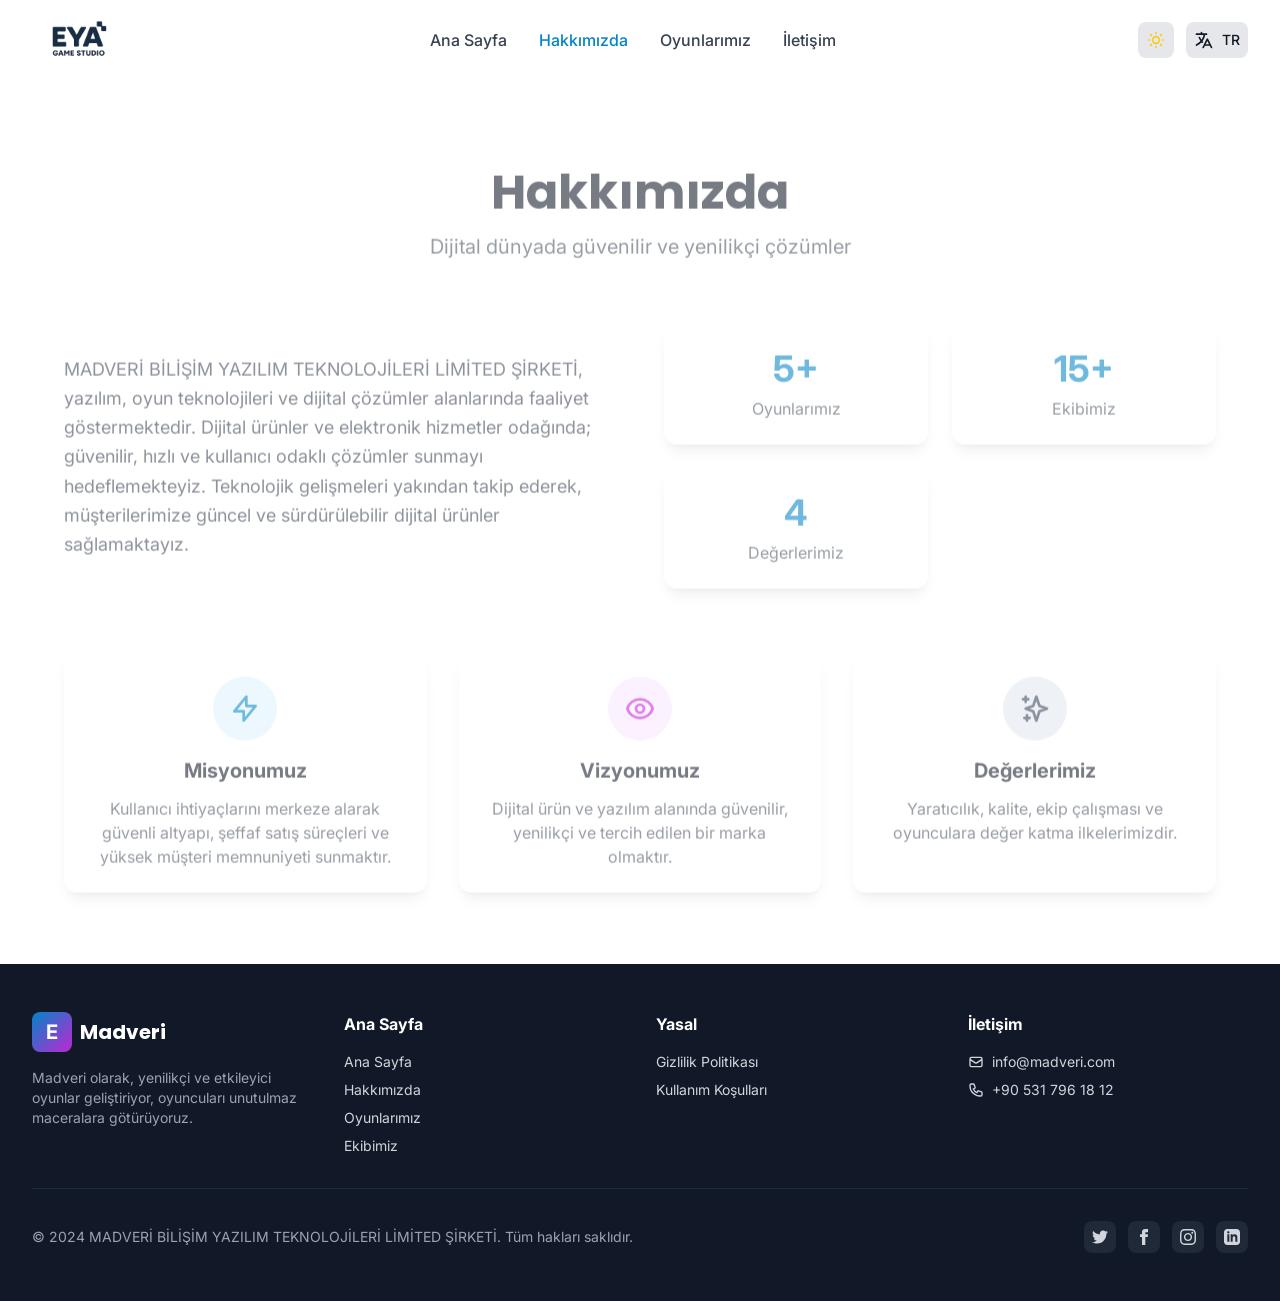
==== about/index.html @ 26b35043 "Initial Medveri static site" ====
<!DOCTYPE html><html  lang="tr"><head><meta charset="utf-8"><meta name="viewport" content="width=device-width, initial-scale=1"><title>Hakkımızda - Madveri</title><link rel="preconnect" href="https://fonts.googleapis.com"><link rel="preconnect" href="https://fonts.gstatic.com" crossorigin><link rel="stylesheet" href="https://fonts.googleapis.com/css2?family=Inter:wght@300;400;500;600;700;800&family=Poppins:wght@400;500;600;700;800&display=swap"><link rel="stylesheet" href="/_nuxt/entry.gsQC4TxQ.css" crossorigin><link rel="preload" as="fetch" crossorigin="anonymous" href="/about/_payload.json?6480fdde-6809-44e0-91fd-1cd062bee790"><link rel="modulepreload" as="script" crossorigin href="/_nuxt/CScb3pnB.js"><link rel="modulepreload" as="script" crossorigin href="/_nuxt/ZPQQnOeP.js"><link rel="modulepreload" as="script" crossorigin href="/_nuxt/BuBOwwdI.js"><link rel="modulepreload" as="script" crossorigin href="/_nuxt/DlAUqK2U.js"><link rel="modulepreload" as="script" crossorigin href="/_nuxt/CT-DbBCA.js"><link rel="modulepreload" as="script" crossorigin href="/_nuxt/iWQaMqFH.js"><script type="module" src="/_nuxt/CScb3pnB.js" crossorigin></script><meta name="description" content="Professional game development studio creating innovative and engaging gaming experiences."><meta name="keywords" content="game studio, game development, indie games, gaming"><meta property="og:type" content="website"><meta property="og:title" content="Madveri"><meta property="og:description" content="Professional game development studio creating innovative gaming experiences."><meta property="og:image" content="https://madveri.com/logo.jpeg"><link rel="icon" type="image/jpeg" href="/logo.jpeg"><script id="unhead:payload" type="application/json">{"titleTemplate":"%s - Madveri"}</script><script>"use strict";(()=>{const t=window,e=document.documentElement,c=["dark","light"],n=getStorageValue("localStorage","nuxt-color-mode")||"system";let i=n==="system"?u():n;const r=e.getAttribute("data-color-mode-forced");r&&(i=r),l(i),t["__NUXT_COLOR_MODE__"]={preference:n,value:i,getColorScheme:u,addColorScheme:l,removeColorScheme:d};function l(o){const s=""+o+"",a="";e.classList?e.classList.add(s):e.className+=" "+s,a&&e.setAttribute("data-"+a,o)}function d(o){const s=""+o+"",a="";e.classList?e.classList.remove(s):e.className=e.className.replace(new RegExp(s,"g"),""),a&&e.removeAttribute("data-"+a)}function f(o){return t.matchMedia("(prefers-color-scheme"+o+")")}function u(){if(t.matchMedia&&f("").media!=="not all"){for(const o of c)if(f(":"+o).matches)return o}return"dark"}})();function getStorageValue(t,e){switch(t){case"localStorage":return window.localStorage.getItem(e);case"sessionStorage":return window.sessionStorage.getItem(e);case"cookie":return getCookie(e);default:return null}}function getCookie(t){const c=("; "+window.document.cookie).split("; "+t+"=");if(c.length===2)return c.pop()?.split(";").shift()}</script></head><body><div id="__nuxt"><div class="min-h-screen"><nav class="fixed w-full top-0 z-50 transition-all duration-300 bg-transparent"><div class="container-custom"><div class="flex items-center justify-between h-20"><a href="/" class="flex items-center space-x-2"><img src="/logo.jpeg" alt="Madveri" class="h-24 w-24 rounded-lg object-contain drop-shadow-[0_0_8px_rgba(255,255,255,1)] drop-shadow-[0_0_15px_rgba(255,255,255,0.6)]" width="96" height="96"></a><div class="hidden md:flex items-center space-x-8"><!--[--><a href="/" class="text-gray-700 dark:text-gray-300 hover:text-primary-600 dark:hover:text-primary-400 transition-colors font-medium">Ana Sayfa</a><a aria-current="page" href="/about" class="text-primary-600 dark:text-primary-400 font-bold router-link-exact-active text-gray-700 dark:text-gray-300 hover:text-primary-600 dark:hover:text-primary-400 transition-colors font-medium">Hakkımızda</a><a href="/games" class="text-gray-700 dark:text-gray-300 hover:text-primary-600 dark:hover:text-primary-400 transition-colors font-medium">Oyunlarımız</a><a href="/contact" class="text-gray-700 dark:text-gray-300 hover:text-primary-600 dark:hover:text-primary-400 transition-colors font-medium">İletişim</a><!--]--></div><div class="flex items-center gap-3"><button class="p-2 rounded-lg bg-gray-200 dark:bg-gray-700 hover:bg-gray-300 dark:hover:bg-gray-600 transition-colors" aria-label="Tema Değiştir" title="Tema Değiştir"><svg xmlns="http://www.w3.org/2000/svg" class="h-5 w-5 text-yellow-400" fill="none" viewBox="0 0 24 24" stroke="currentColor"><path stroke-linecap="round" stroke-linejoin="round" stroke-width="2" d="M12 3v1m0 16v1m9-9h-1M4 12H3m15.364 6.364l-.707-.707M6.343 6.343l-.707-.707m12.728 0l-.707.707M6.343 17.657l-.707.707M16 12a4 4 0 11-8 0 4 4 0 018 0z"></path></svg></button><div class="relative"><button class="p-2 rounded-lg bg-gray-200 dark:bg-gray-700 hover:bg-gray-300 dark:hover:bg-gray-600 transition-colors flex items-center gap-2" aria-label="Dil Değiştir"><svg xmlns="http://www.w3.org/2000/svg" class="h-5 w-5" fill="none" viewBox="0 0 24 24" stroke="currentColor"><path stroke-linecap="round" stroke-linejoin="round" stroke-width="2" d="M3 5h12M9 3v2m1.048 9.5A18.022 18.022 0 016.412 9m6.088 9h7M11 21l5-10 5 10M12.751 5C11.783 10.77 8.07 15.61 3 18.129"></path></svg><span class="text-sm font-medium uppercase">tr</span></button><!----></div><button class="md:hidden p-2 rounded-lg bg-gray-200 dark:bg-gray-700 hover:bg-gray-300 dark:hover:bg-gray-600"><svg xmlns="http://www.w3.org/2000/svg" class="h-6 w-6" fill="none" viewBox="0 0 24 24" stroke="currentColor"><path stroke-linecap="round" stroke-linejoin="round" stroke-width="2" d="M4 6h16M4 12h16M4 18h16"></path></svg></button></div></div><!----></div></nav><!--[--><div class="pt-20"><section id="about" class="section bg-white dark:bg-gray-900"><div class="container-custom"><div class="text-center mb-16 animate-slide-up"><h2 class="section-title">Hakkımızda</h2><p class="section-subtitle">Dijital dünyada güvenilir ve yenilikçi çözümler</p></div><div class="grid md:grid-cols-2 gap-12 items-center mb-16"><div class="space-y-6 animate-slide-up"><p class="text-lg text-gray-700 dark:text-gray-300 leading-relaxed">MADVERİ BİLİŞİM YAZILIM TEKNOLOJİLERİ LİMİTED ŞİRKETİ, yazılım, oyun teknolojileri ve dijital çözümler alanlarında faaliyet göstermektedir. Dijital ürünler ve elektronik hizmetler odağında; güvenilir, hızlı ve kullanıcı odaklı çözümler sunmayı hedeflemekteyiz. Teknolojik gelişmeleri yakından takip ederek, müşterilerimize güncel ve sürdürülebilir dijital ürünler sağlamaktayız.</p></div><div class="grid grid-cols-2 gap-6 animate-slide-up"><div class="card text-center card-hover"><div class="text-4xl font-bold text-primary-600 mb-2">5+</div><div class="text-gray-600 dark:text-gray-400">Oyunlarımız</div></div><div class="card text-center card-hover"><div class="text-4xl font-bold text-primary-600 mb-2">15+</div><div class="text-gray-600 dark:text-gray-400">Ekibimiz</div></div><div class="card text-center card-hover"><div class="text-4xl font-bold text-primary-600 mb-2">4</div><div class="text-gray-600 dark:text-gray-400">Değerlerimiz</div></div></div></div><div class="grid md:grid-cols-3 gap-8"><div class="card card-hover text-center animate-slide-up"><div class="w-16 h-16 bg-primary-100 dark:bg-primary-900/30 rounded-full flex items-center justify-center mx-auto mb-4"><svg xmlns="http://www.w3.org/2000/svg" class="h-8 w-8 text-primary-600" fill="none" viewBox="0 0 24 24" stroke="currentColor"><path stroke-linecap="round" stroke-linejoin="round" stroke-width="2" d="M13 10V3L4 14h7v7l9-11h-7z"></path></svg></div><h3 class="text-xl font-bold mb-3 text-gray-900 dark:text-white">Misyonumuz</h3><p class="text-gray-600 dark:text-gray-400">Kullanıcı ihtiyaçlarını merkeze alarak güvenli altyapı, şeffaf satış süreçleri ve yüksek müşteri memnuniyeti sunmaktır.</p></div><div class="card card-hover text-center animate-slide-up delay-100"><div class="w-16 h-16 bg-accent-100 dark:bg-accent-900/30 rounded-full flex items-center justify-center mx-auto mb-4"><svg xmlns="http://www.w3.org/2000/svg" class="h-8 w-8 text-accent-600" fill="none" viewBox="0 0 24 24" stroke="currentColor"><path stroke-linecap="round" stroke-linejoin="round" stroke-width="2" d="M15 12a3 3 0 11-6 0 3 3 0 016 0z"></path><path stroke-linecap="round" stroke-linejoin="round" stroke-width="2" d="M2.458 12C3.732 7.943 7.523 5 12 5c4.478 0 8.268 2.943 9.542 7-1.274 4.057-5.064 7-9.542 7-4.477 0-8.268-2.943-9.542-7z"></path></svg></div><h3 class="text-xl font-bold mb-3 text-gray-900 dark:text-white">Vizyonumuz</h3><p class="text-gray-600 dark:text-gray-400">Dijital ürün ve yazılım alanında güvenilir, yenilikçi ve tercih edilen bir marka olmaktır.</p></div><div class="card card-hover text-center animate-slide-up delay-200"><div class="w-16 h-16 bg-secondary-200 dark:bg-secondary-700 rounded-full flex items-center justify-center mx-auto mb-4"><svg xmlns="http://www.w3.org/2000/svg" class="h-8 w-8 text-secondary-700 dark:text-secondary-300" fill="none" viewBox="0 0 24 24" stroke="currentColor"><path stroke-linecap="round" stroke-linejoin="round" stroke-width="2" d="M5 3v4M3 5h4M6 17v4m-2-2h4m5-16l2.286 6.857L21 12l-5.714 2.143L13 21l-2.286-6.857L5 12l5.714-2.143L13 3z"></path></svg></div><h3 class="text-xl font-bold mb-3 text-gray-900 dark:text-white">Değerlerimiz</h3><p class="text-gray-600 dark:text-gray-400">Yaratıcılık, kalite, ekip çalışması ve oyunculara değer katma ilkelerimizdir.</p></div></div></div></section></div><!--]--><footer class="bg-gray-900 text-gray-300 py-12"><div class="container-custom"><div class="grid md:grid-cols-4 gap-8 mb-8"><div><div class="flex items-center space-x-2 mb-4"><div class="w-10 h-10 bg-gradient-to-br from-primary-600 to-accent-600 rounded-lg flex items-center justify-center"><span class="text-white font-bold text-xl">E</span></div><span class="text-xl font-bold font-display text-white"> Madveri </span></div><p class="text-sm text-gray-400">Madveri olarak, yenilikçi ve etkileyici oyunlar geliştiriyor, oyuncuları unutulmaz maceralara götürüyoruz.</p></div><div><h3 class="font-bold text-white mb-4">Ana Sayfa</h3><ul class="space-y-2 text-sm"><li><a href="#home" class="hover:text-primary-400 transition-colors">Ana Sayfa</a></li><li><a href="#about" class="hover:text-primary-400 transition-colors">Hakkımızda</a></li><li><a href="#games" class="hover:text-primary-400 transition-colors">Oyunlarımız</a></li><li><a href="#team" class="hover:text-primary-400 transition-colors">Ekibimiz</a></li></ul></div><div><h3 class="font-bold text-white mb-4">Yasal</h3><ul class="space-y-2 text-sm"><li><a href="#" class="hover:text-primary-400 transition-colors">Gizlilik Politikası</a></li><li><a href="#" class="hover:text-primary-400 transition-colors">Kullanım Koşulları</a></li></ul></div><div><h3 class="font-bold text-white mb-4">İletişim</h3><ul class="space-y-2 text-sm"><li class="flex items-center gap-2"><svg xmlns="http://www.w3.org/2000/svg" class="h-4 w-4" fill="none" viewBox="0 0 24 24" stroke="currentColor"><path stroke-linecap="round" stroke-linejoin="round" stroke-width="2" d="M3 8l7.89 5.26a2 2 0 002.22 0L21 8M5 19h14a2 2 0 002-2V7a2 2 0 00-2-2H5a2 2 0 00-2 2v10a2 2 0 002 2z"></path></svg><span>info@madveri.com</span></li><li class="flex items-center gap-2"><svg xmlns="http://www.w3.org/2000/svg" class="h-4 w-4" fill="none" viewBox="0 0 24 24" stroke="currentColor"><path stroke-linecap="round" stroke-linejoin="round" stroke-width="2" d="M3 5a2 2 0 012-2h3.28a1 1 0 01.948.684l1.498 4.493a1 1 0 01-.502 1.21l-2.257 1.13a11.042 11.042 0 005.516 5.516l1.13-2.257a1 1 0 011.21-.502l4.493 1.498a1 1 0 01.684.949V19a2 2 0 01-2 2h-1C9.716 21 3 14.284 3 6V5z"></path></svg><span>+90 531 796 18 12</span></li></ul></div></div><div class="border-t border-gray-800 pt-8 flex flex-col md:flex-row justify-between items-center gap-4"><p class="text-sm text-gray-400">© 2024 MADVERİ BİLİŞİM YAZILIM TEKNOLOJİLERİ LİMİTED ŞİRKETİ. Tüm hakları saklıdır.</p><div class="flex gap-3"><a href="#" class="w-8 h-8 bg-gray-800 rounded-lg flex items-center justify-center hover:bg-primary-600 transition-colors"><svg xmlns="http://www.w3.org/2000/svg" class="h-4 w-4" fill="currentColor" viewBox="0 0 24 24"><path d="M24 4.557c-.883.392-1.832.656-2.828.775 1.017-.609 1.798-1.574 2.165-2.724-.951.564-2.005.974-3.127 1.195-.897-.957-2.178-1.555-3.594-1.555-3.179 0-5.515 2.966-4.797 6.045-4.091-.205-7.719-2.165-10.148-5.144-1.29 2.213-.669 5.108 1.523 6.574-.806-.026-1.566-.247-2.229-.616-.054 2.281 1.581 4.415 3.949 4.89-.693.188-1.452.232-2.224.084.626 1.956 2.444 3.379 4.6 3.419-2.07 1.623-4.678 2.348-7.29 2.04 2.179 1.397 4.768 2.212 7.548 2.212 9.142 0 14.307-7.721 13.995-14.646.962-.695 1.797-1.562 2.457-2.549z"></path></svg></a><a href="#" class="w-8 h-8 bg-gray-800 rounded-lg flex items-center justify-center hover:bg-primary-600 transition-colors"><svg xmlns="http://www.w3.org/2000/svg" class="h-4 w-4" fill="currentColor" viewBox="0 0 24 24"><path d="M9 8h-3v4h3v12h5v-12h3.642l.358-4h-4v-1.667c0-.955.192-1.333 1.115-1.333h2.885v-5h-3.808c-3.596 0-5.192 1.583-5.192 4.615v3.385z"></path></svg></a><a href="#" class="w-8 h-8 bg-gray-800 rounded-lg flex items-center justify-center hover:bg-primary-600 transition-colors"><svg xmlns="http://www.w3.org/2000/svg" class="h-4 w-4" fill="currentColor" viewBox="0 0 24 24"><path d="M12 2.163c3.204 0 3.584.012 4.85.07 3.252.148 4.771 1.691 4.919 4.919.058 1.265.069 1.645.069 4.849 0 3.205-.012 3.584-.069 4.849-.149 3.225-1.664 4.771-4.919 4.919-1.266.058-1.644.07-4.85.07-3.204 0-3.584-.012-4.849-.07-3.26-.149-4.771-1.699-4.919-4.92-.058-1.265-.07-1.644-.07-4.849 0-3.204.013-3.583.07-4.849.149-3.227 1.664-4.771 4.919-4.919 1.266-.057 1.645-.069 4.849-.069zm0-2.163c-3.259 0-3.667.014-4.947.072-4.358.2-6.78 2.618-6.98 6.98-.059 1.281-.073 1.689-.073 4.948 0 3.259.014 3.668.072 4.948.2 4.358 2.618 6.78 6.98 6.98 1.281.058 1.689.072 4.948.072 3.259 0 3.668-.014 4.948-.072 4.354-.2 6.782-2.618 6.979-6.98.059-1.28.073-1.689.073-4.948 0-3.259-.014-3.667-.072-4.947-.196-4.354-2.617-6.78-6.979-6.98-1.281-.059-1.69-.073-4.949-.073zm0 5.838c-3.403 0-6.162 2.759-6.162 6.162s2.759 6.163 6.162 6.163 6.162-2.759 6.162-6.163c0-3.403-2.759-6.162-6.162-6.162zm0 10.162c-2.209 0-4-1.79-4-4 0-2.209 1.791-4 4-4s4 1.791 4 4c0 2.21-1.791 4-4 4zm6.406-11.845c-.796 0-1.441.645-1.441 1.44s.645 1.44 1.441 1.44c.795 0 1.439-.645 1.439-1.44s-.644-1.44-1.439-1.44z"></path></svg></a><a href="#" class="w-8 h-8 bg-gray-800 rounded-lg flex items-center justify-center hover:bg-primary-600 transition-colors"><svg xmlns="http://www.w3.org/2000/svg" class="h-4 w-4" fill="currentColor" viewBox="0 0 24 24"><path d="M19 0h-14c-2.761 0-5 2.239-5 5v14c0 2.761 2.239 5 5 5h14c2.762 0 5-2.239 5-5v-14c0-2.761-2.238-5-5-5zm-11 19h-3v-11h3v11zm-1.5-12.268c-.966 0-1.75-.79-1.75-1.764s.784-1.764 1.75-1.764 1.75.79 1.75 1.764-.783 1.764-1.75 1.764zm13.5 12.268h-3v-5.604c0-3.368-4-3.113-4 0v5.604h-3v-11h3v1.765c1.396-2.586 7-2.777 7 2.476v6.759z"></path></svg></a></div></div></div></footer></div></div><div id="teleports"></div><script>window.__NUXT__={};window.__NUXT__.config={public:{i18n:{baseUrl:"",defaultLocale:"tr",rootRedirect:"",redirectStatusCode:302,skipSettingLocaleOnNavigate:false,locales:[{code:"tr",name:"Türkçe",language:""},{code:"en",name:"English",language:""}],detectBrowserLanguage:{alwaysRedirect:false,cookieCrossOrigin:false,cookieDomain:"",cookieKey:"i18n_redirected",cookieSecure:false,fallbackLocale:"",redirectOn:"root",useCookie:true},experimental:{localeDetector:"",typedPages:true,typedOptionsAndMessages:false,alternateLinkCanonicalQueries:true,devCache:false,cacheLifetime:"",stripMessagesPayload:false,preload:false,strictSeo:false,nitroContextDetection:true,httpCacheDuration:10},domainLocales:{tr:{domain:""},en:{domain:""}}}},app:{baseURL:"/",buildId:"6480fdde-6809-44e0-91fd-1cd062bee790",buildAssetsDir:"/_nuxt/",cdnURL:""}}</script><script type="application/json" data-nuxt-data="nuxt-app" data-ssr="true" id="__NUXT_DATA__" data-src="/about/_payload.json?6480fdde-6809-44e0-91fd-1cd062bee790">[{"state":1,"once":13,"_errors":14,"serverRendered":5,"path":16,"prerenderedAt":17},["Reactive",2],{"$scolor-mode":3,"$si18n:cached-locale-configs":7,"$si18n:resolved-locale":12},{"preference":4,"value":4,"unknown":5,"forced":6},"system",true,false,{"tr":8,"en":10},{"fallbacks":9,"cacheable":5},[],{"fallbacks":11,"cacheable":5},[],"",["Set"],["ShallowReactive",15],{},"/about",1772565065338]</script><script>
(()=>{let scheduled=false;function textOf(el){return (el&&el.textContent||'').trim().toLowerCase()}function fixMadveri(){scheduled=false;document.title=document.title.replace(/Madveri\s*-\s*Madveri/g,'Madveri');document.querySelectorAll('img[alt]').forEach(img=>{img.alt='Madveri'});document.querySelectorAll('section').forEach(section=>{const heading=Array.from(section.querySelectorAll('h1,h2')).find(h=>/oyunlar|games/i.test(textOf(h)));if(!heading)return;const grids=Array.from(section.querySelectorAll('.grid')).filter(g=>!g.querySelector('form')&&!g.className.includes('md:grid-cols-4'));const grid=grids[grids.length-1];if(!grid||grid.dataset.madveriEmptyGames==='1')return;grid.dataset.madveriEmptyGames='1';grid.innerHTML='<div class="card text-center md:col-span-2 lg:col-span-3"><h3 class="text-xl font-bold mb-2 text-gray-900 dark:text-white">Henüz yayınlanmış oyun bulunmuyor</h3><p class="text-gray-600 dark:text-gray-400">Madveri projeleri yakında burada listelenecek.</p></div>'})}function schedule(){if(scheduled)return;scheduled=true;requestAnimationFrame(fixMadveri)}new MutationObserver(schedule).observe(document.documentElement,{childList:true,subtree:true});window.addEventListener('popstate',schedule);window.addEventListener('hashchange',schedule);schedule();setTimeout(schedule,500);setTimeout(schedule,1500)})();
</script></body></html>
---- _nuxt/entry.gsQC4TxQ.css ----
*,:after,:before{--tw-border-spacing-x:0;--tw-border-spacing-y:0;--tw-translate-x:0;--tw-translate-y:0;--tw-rotate:0;--tw-skew-x:0;--tw-skew-y:0;--tw-scale-x:1;--tw-scale-y:1;--tw-pan-x: ;--tw-pan-y: ;--tw-pinch-zoom: ;--tw-scroll-snap-strictness:proximity;--tw-gradient-from-position: ;--tw-gradient-via-position: ;--tw-gradient-to-position: ;--tw-ordinal: ;--tw-slashed-zero: ;--tw-numeric-figure: ;--tw-numeric-spacing: ;--tw-numeric-fraction: ;--tw-ring-inset: ;--tw-ring-offset-width:0px;--tw-ring-offset-color:#fff;--tw-ring-color:rgba(59,130,246,.5);--tw-ring-offset-shadow:0 0 #0000;--tw-ring-shadow:0 0 #0000;--tw-shadow:0 0 #0000;--tw-shadow-colored:0 0 #0000;--tw-blur: ;--tw-brightness: ;--tw-contrast: ;--tw-grayscale: ;--tw-hue-rotate: ;--tw-invert: ;--tw-saturate: ;--tw-sepia: ;--tw-drop-shadow: ;--tw-backdrop-blur: ;--tw-backdrop-brightness: ;--tw-backdrop-contrast: ;--tw-backdrop-grayscale: ;--tw-backdrop-hue-rotate: ;--tw-backdrop-invert: ;--tw-backdrop-opacity: ;--tw-backdrop-saturate: ;--tw-backdrop-sepia: ;--tw-contain-size: ;--tw-contain-layout: ;--tw-contain-paint: ;--tw-contain-style: }::backdrop{--tw-border-spacing-x:0;--tw-border-spacing-y:0;--tw-translate-x:0;--tw-translate-y:0;--tw-rotate:0;--tw-skew-x:0;--tw-skew-y:0;--tw-scale-x:1;--tw-scale-y:1;--tw-pan-x: ;--tw-pan-y: ;--tw-pinch-zoom: ;--tw-scroll-snap-strictness:proximity;--tw-gradient-from-position: ;--tw-gradient-via-position: ;--tw-gradient-to-position: ;--tw-ordinal: ;--tw-slashed-zero: ;--tw-numeric-figure: ;--tw-numeric-spacing: ;--tw-numeric-fraction: ;--tw-ring-inset: ;--tw-ring-offset-width:0px;--tw-ring-offset-color:#fff;--tw-ring-color:rgba(59,130,246,.5);--tw-ring-offset-shadow:0 0 #0000;--tw-ring-shadow:0 0 #0000;--tw-shadow:0 0 #0000;--tw-shadow-colored:0 0 #0000;--tw-blur: ;--tw-brightness: ;--tw-contrast: ;--tw-grayscale: ;--tw-hue-rotate: ;--tw-invert: ;--tw-saturate: ;--tw-sepia: ;--tw-drop-shadow: ;--tw-backdrop-blur: ;--tw-backdrop-brightness: ;--tw-backdrop-contrast: ;--tw-backdrop-grayscale: ;--tw-backdrop-hue-rotate: ;--tw-backdrop-invert: ;--tw-backdrop-opacity: ;--tw-backdrop-saturate: ;--tw-backdrop-sepia: ;--tw-contain-size: ;--tw-contain-layout: ;--tw-contain-paint: ;--tw-contain-style: }*,:after,:before{border:0 solid #e5e7eb;box-sizing:border-box}:after,:before{--tw-content:""}:host,html{line-height:1.5;-webkit-text-size-adjust:100%;font-family:Inter,sans-serif;font-feature-settings:normal;font-variation-settings:normal;-moz-tab-size:4;-o-tab-size:4;tab-size:4;-webkit-tap-highlight-color:transparent}body{line-height:inherit;margin:0}hr{border-top-width:1px;color:inherit;height:0}abbr:where([title]){-webkit-text-decoration:underline dotted;text-decoration:underline dotted}h1,h2,h3,h4,h5,h6{font-size:inherit;font-weight:inherit}a{color:inherit;text-decoration:inherit}b,strong{font-weight:bolder}code,kbd,pre,samp{font-family:ui-monospace,SFMono-Regular,Menlo,Monaco,Consolas,Liberation Mono,Courier New,monospace;font-feature-settings:normal;font-size:1em;font-variation-settings:normal}small{font-size:80%}sub,sup{font-size:75%;line-height:0;position:relative;vertical-align:baseline}sub{bottom:-.25em}sup{top:-.5em}table{border-collapse:collapse;border-color:inherit;text-indent:0}button,input,optgroup,select,textarea{color:inherit;font-family:inherit;font-feature-settings:inherit;font-size:100%;font-variation-settings:inherit;font-weight:inherit;letter-spacing:inherit;line-height:inherit;margin:0;padding:0}button,select{text-transform:none}button,input:where([type=button]),input:where([type=reset]),input:where([type=submit]){-webkit-appearance:button;background-color:transparent;background-image:none}:-moz-focusring{outline:auto}:-moz-ui-invalid{box-shadow:none}progress{vertical-align:baseline}::-webkit-inner-spin-button,::-webkit-outer-spin-button{height:auto}[type=search]{-webkit-appearance:textfield;outline-offset:-2px}::-webkit-search-decoration{-webkit-appearance:none}::-webkit-file-upload-button{-webkit-appearance:button;font:inherit}summary{display:list-item}blockquote,dd,dl,figure,h1,h2,h3,h4,h5,h6,hr,p,pre{margin:0}fieldset{margin:0}fieldset,legend{padding:0}menu,ol,ul{list-style:none;margin:0;padding:0}dialog{padding:0}textarea{resize:vertical}input::-moz-placeholder,textarea::-moz-placeholder{color:#9ca3af;opacity:1}input::placeholder,textarea::placeholder{color:#9ca3af;opacity:1}[role=button],button{cursor:pointer}:disabled{cursor:default}audio,canvas,embed,iframe,img,object,svg,video{display:block;vertical-align:middle}img,video{height:auto;max-width:100%}[hidden]:where(:not([hidden=until-found])){display:none}::-webkit-scrollbar{width:.5rem}::-webkit-scrollbar-track{--tw-bg-opacity:1;background-color:rgb(243 244 246/var(--tw-bg-opacity,1))}:is(.dark *)::-webkit-scrollbar-track{--tw-bg-opacity:1;background-color:rgb(17 24 39/var(--tw-bg-opacity,1))}::-webkit-scrollbar-thumb{border-radius:9999px;--tw-bg-opacity:1;background-color:rgb(209 213 219/var(--tw-bg-opacity,1))}:is(.dark *)::-webkit-scrollbar-thumb{--tw-bg-opacity:1;background-color:rgb(55 65 81/var(--tw-bg-opacity,1))}::-webkit-scrollbar-thumb:hover{--tw-bg-opacity:1;background-color:rgb(156 163 175/var(--tw-bg-opacity,1))}:is(.dark *)::-webkit-scrollbar-thumb:hover{--tw-bg-opacity:1;background-color:rgb(75 85 99/var(--tw-bg-opacity,1))}*{transition-duration:.2s;transition-property:color,background-color,border-color,text-decoration-color,fill,stroke;transition-timing-function:cubic-bezier(.4,0,.2,1)}body{--tw-bg-opacity:1;background-color:rgb(255 255 255/var(--tw-bg-opacity,1));--tw-text-opacity:1;color:rgb(17 24 39/var(--tw-text-opacity,1))}body:is(.dark *){--tw-bg-opacity:1;background-color:rgb(17 24 39/var(--tw-bg-opacity,1));--tw-text-opacity:1;color:rgb(243 244 246/var(--tw-text-opacity,1))}.btn{border-radius:.5rem;font-weight:500;padding:.75rem 1.5rem;transition-duration:.3s;transition-property:all;transition-timing-function:cubic-bezier(.4,0,.2,1)}.btn-primary{--tw-bg-opacity:1;background-color:rgb(2 132 199/var(--tw-bg-opacity,1));--tw-text-opacity:1;color:rgb(255 255 255/var(--tw-text-opacity,1));--tw-shadow:0 10px 15px -3px rgba(0,0,0,.1),0 4px 6px -4px rgba(0,0,0,.1);--tw-shadow-colored:0 10px 15px -3px var(--tw-shadow-color),0 4px 6px -4px var(--tw-shadow-color)}.btn-primary,.btn-primary:hover{box-shadow:var(--tw-ring-offset-shadow,0 0 #0000),var(--tw-ring-shadow,0 0 #0000),var(--tw-shadow);transform:translate(var(--tw-translate-x),var(--tw-translate-y)) rotate(var(--tw-rotate)) skew(var(--tw-skew-x)) skewY(var(--tw-skew-y)) scaleX(var(--tw-scale-x)) scaleY(var(--tw-scale-y))}.btn-primary:hover{--tw-translate-y:-.125rem;--tw-bg-opacity:1;background-color:rgb(3 105 161/var(--tw-bg-opacity,1));--tw-shadow:0 20px 25px -5px rgba(0,0,0,.1),0 8px 10px -6px rgba(0,0,0,.1);--tw-shadow-colored:0 20px 25px -5px var(--tw-shadow-color),0 8px 10px -6px var(--tw-shadow-color)}.btn-outline{border-width:2px;--tw-border-opacity:1;border-color:rgb(2 132 199/var(--tw-border-opacity,1));--tw-text-opacity:1;color:rgb(2 132 199/var(--tw-text-opacity,1))}.btn-outline:hover{--tw-bg-opacity:1;background-color:rgb(2 132 199/var(--tw-bg-opacity,1));--tw-text-opacity:1;color:rgb(255 255 255/var(--tw-text-opacity,1))}.card{border-radius:.75rem;--tw-bg-opacity:1;background-color:rgb(255 255 255/var(--tw-bg-opacity,1));padding:1.5rem;--tw-shadow:0 10px 15px -3px rgba(0,0,0,.1),0 4px 6px -4px rgba(0,0,0,.1);--tw-shadow-colored:0 10px 15px -3px var(--tw-shadow-color),0 4px 6px -4px var(--tw-shadow-color);box-shadow:var(--tw-ring-offset-shadow,0 0 #0000),var(--tw-ring-shadow,0 0 #0000),var(--tw-shadow);transition-duration:.3s;transition-property:all;transition-timing-function:cubic-bezier(.4,0,.2,1)}.card:is(.dark *){--tw-bg-opacity:1;background-color:rgb(31 41 55/var(--tw-bg-opacity,1))}.card-hover:hover{--tw-translate-y:-.25rem;transform:translate(var(--tw-translate-x),var(--tw-translate-y)) rotate(var(--tw-rotate)) skew(var(--tw-skew-x)) skewY(var(--tw-skew-y)) scaleX(var(--tw-scale-x)) scaleY(var(--tw-scale-y));--tw-shadow:0 25px 50px -12px rgba(0,0,0,.25);--tw-shadow-colored:0 25px 50px -12px var(--tw-shadow-color);box-shadow:var(--tw-ring-offset-shadow,0 0 #0000),var(--tw-ring-shadow,0 0 #0000),var(--tw-shadow)}.section{padding:5rem 1rem}@media(min-width:768px){.section{padding-left:2rem;padding-right:2rem}}.section-title{font-family:Poppins,sans-serif;font-size:2.25rem;font-weight:700;line-height:2.5rem;margin-bottom:1rem;--tw-text-opacity:1;color:rgb(17 24 39/var(--tw-text-opacity,1))}.section-title:is(.dark *){--tw-text-opacity:1;color:rgb(255 255 255/var(--tw-text-opacity,1))}@media(min-width:768px){.section-title{font-size:3rem;line-height:1}}.section-subtitle{font-size:1.125rem;line-height:1.75rem;margin-left:auto;margin-right:auto;max-width:48rem;--tw-text-opacity:1;color:rgb(75 85 99/var(--tw-text-opacity,1))}.section-subtitle:is(.dark *){--tw-text-opacity:1;color:rgb(156 163 175/var(--tw-text-opacity,1))}@media(min-width:768px){.section-subtitle{font-size:1.25rem;line-height:1.75rem}}.container-custom{margin-left:auto;margin-right:auto;max-width:80rem;padding-left:1rem;padding-right:1rem}@media(min-width:640px){.container-custom{padding-left:1.5rem;padding-right:1.5rem}}@media(min-width:1024px){.container-custom{padding-left:2rem;padding-right:2rem}}.gradient-text{background-image:linear-gradient(to right,var(--tw-gradient-stops));--tw-gradient-from:#0284c7 var(--tw-gradient-from-position);--tw-gradient-to:rgba(2,132,199,0) var(--tw-gradient-to-position);--tw-gradient-stops:var(--tw-gradient-from),var(--tw-gradient-to);--tw-gradient-to:#c026d3 var(--tw-gradient-to-position);-webkit-background-clip:text;background-clip:text;color:transparent}.pointer-events-none{pointer-events:none}.fixed{position:fixed}.absolute{position:absolute}.relative{position:relative}.inset-0{inset:0}.bottom-10{bottom:2.5rem}.bottom-20{bottom:5rem}.left-0{left:0}.left-1\/2{left:50%}.left-10{left:2.5rem}.right-0{right:0}.right-10{right:2.5rem}.top-0{top:0}.top-20{top:5rem}.z-0{z-index:0}.z-10{z-index:10}.z-50{z-index:50}.z-\[100\]{z-index:100}.mx-auto{margin-left:auto;margin-right:auto}.mb-1{margin-bottom:.25rem}.mb-12{margin-bottom:3rem}.mb-16{margin-bottom:4rem}.mb-2{margin-bottom:.5rem}.mb-3{margin-bottom:.75rem}.mb-4{margin-bottom:1rem}.mb-5{margin-bottom:1.25rem}.mb-6{margin-bottom:1.5rem}.mb-8{margin-bottom:2rem}.mt-2{margin-top:.5rem}.mt-8{margin-top:2rem}.block{display:block}.flex{display:flex}.grid{display:grid}.hidden{display:none}.aspect-video{aspect-ratio:16/9}.h-1{height:.25rem}.h-10{height:2.5rem}.h-12{height:3rem}.h-16{height:4rem}.h-20{height:5rem}.h-24{height:6rem}.h-32{height:8rem}.h-4{height:1rem}.h-48{height:12rem}.h-5{height:1.25rem}.h-6{height:1.5rem}.h-72{height:18rem}.h-8{height:2rem}.h-80{height:20rem}.h-96{height:24rem}.h-\[400px\]{height:400px}.h-\[60vh\]{height:60vh}.h-full{height:100%}.min-h-screen{min-height:100vh}.w-10{width:2.5rem}.w-12{width:3rem}.w-16{width:4rem}.w-20{width:5rem}.w-24{width:6rem}.w-32{width:8rem}.w-4{width:1rem}.w-5{width:1.25rem}.w-6{width:1.5rem}.w-72{width:18rem}.w-8{width:2rem}.w-96{width:24rem}.w-full{width:100%}.max-w-2xl{max-width:42rem}.max-w-3xl{max-width:48rem}.max-w-4xl{max-width:56rem}.max-w-md{max-width:28rem}.max-w-sm{max-width:24rem}.flex-1{flex:1 1 0%}.flex-shrink-0{flex-shrink:0}.-translate-x-1\/2{--tw-translate-x:-50%}.-translate-x-1\/2,.transform{transform:translate(var(--tw-translate-x),var(--tw-translate-y)) rotate(var(--tw-rotate)) skew(var(--tw-skew-x)) skewY(var(--tw-skew-y)) scaleX(var(--tw-scale-x)) scaleY(var(--tw-scale-y))}@keyframes bounce{0%,to{animation-timing-function:cubic-bezier(.8,0,1,1);transform:translateY(-25%)}50%{animation-timing-function:cubic-bezier(0,0,.2,1);transform:none}}.animate-bounce{animation:bounce 1s infinite}@keyframes fadeIn{0%{opacity:0}to{opacity:1}}.animate-fade-in{animation:fadeIn .5s ease-in-out}@keyframes pulse{50%{opacity:.5}}.animate-pulse{animation:pulse 2s cubic-bezier(.4,0,.6,1) infinite}@keyframes scaleIn{0%{opacity:0;transform:scale(.95)}to{opacity:1;transform:scale(1)}}.animate-scale-in{animation:scaleIn .3s ease-out}@keyframes slideDown{0%{opacity:0;transform:translateY(-20px)}to{opacity:1;transform:translateY(0)}}.animate-slide-down{animation:slideDown .5s ease-out}@keyframes slideUp{0%{opacity:0;transform:translateY(20px)}to{opacity:1;transform:translateY(0)}}.animate-slide-up{animation:slideUp .5s ease-out}.cursor-pointer{cursor:pointer}.resize-none{resize:none}.grid-cols-2{grid-template-columns:repeat(2,minmax(0,1fr))}.flex-col{flex-direction:column}.flex-wrap{flex-wrap:wrap}.items-start{align-items:flex-start}.items-center{align-items:center}.justify-center{justify-content:center}.justify-between{justify-content:space-between}.gap-12{gap:3rem}.gap-2{gap:.5rem}.gap-3{gap:.75rem}.gap-4{gap:1rem}.gap-6{gap:1.5rem}.gap-8{gap:2rem}.space-x-2>:not([hidden])~:not([hidden]){--tw-space-x-reverse:0;margin-left:calc(.5rem*(1 - var(--tw-space-x-reverse)));margin-right:calc(.5rem*var(--tw-space-x-reverse))}.space-x-8>:not([hidden])~:not([hidden]){--tw-space-x-reverse:0;margin-left:calc(2rem*(1 - var(--tw-space-x-reverse)));margin-right:calc(2rem*var(--tw-space-x-reverse))}.space-y-2>:not([hidden])~:not([hidden]){--tw-space-y-reverse:0;margin-bottom:calc(.5rem*var(--tw-space-y-reverse));margin-top:calc(.5rem*(1 - var(--tw-space-y-reverse)))}.space-y-5>:not([hidden])~:not([hidden]){--tw-space-y-reverse:0;margin-bottom:calc(1.25rem*var(--tw-space-y-reverse));margin-top:calc(1.25rem*(1 - var(--tw-space-y-reverse)))}.space-y-6>:not([hidden])~:not([hidden]){--tw-space-y-reverse:0;margin-bottom:calc(1.5rem*var(--tw-space-y-reverse));margin-top:calc(1.5rem*(1 - var(--tw-space-y-reverse)))}.overflow-hidden{overflow:hidden}.rounded-2xl{border-radius:1rem}.rounded-full{border-radius:9999px}.rounded-lg{border-radius:.5rem}.rounded-xl{border-radius:.75rem}.border{border-width:1px}.border-2{border-width:2px}.border-t{border-top-width:1px}.border-gray-200{--tw-border-opacity:1;border-color:rgb(229 231 235/var(--tw-border-opacity,1))}.border-gray-300{--tw-border-opacity:1;border-color:rgb(209 213 219/var(--tw-border-opacity,1))}.border-gray-800{--tw-border-opacity:1;border-color:rgb(31 41 55/var(--tw-border-opacity,1))}.border-transparent{border-color:transparent}.bg-accent-100{--tw-bg-opacity:1;background-color:rgb(250 232 255/var(--tw-bg-opacity,1))}.bg-accent-200\/30{background-color:#f5d0fe4d}.bg-black\/50{background-color:#00000080}.bg-black\/60{background-color:#0009}.bg-gray-100{--tw-bg-opacity:1;background-color:rgb(243 244 246/var(--tw-bg-opacity,1))}.bg-gray-200{--tw-bg-opacity:1;background-color:rgb(229 231 235/var(--tw-bg-opacity,1))}.bg-gray-300{--tw-bg-opacity:1;background-color:rgb(209 213 219/var(--tw-bg-opacity,1))}.bg-gray-50{--tw-bg-opacity:1;background-color:rgb(249 250 251/var(--tw-bg-opacity,1))}.bg-gray-50\/50{background-color:#f9fafb80}.bg-gray-800{--tw-bg-opacity:1;background-color:rgb(31 41 55/var(--tw-bg-opacity,1))}.bg-gray-900{--tw-bg-opacity:1;background-color:rgb(17 24 39/var(--tw-bg-opacity,1))}.bg-gray-900\/60{background-color:#11182799}.bg-green-50{--tw-bg-opacity:1;background-color:rgb(240 253 244/var(--tw-bg-opacity,1))}.bg-orange-50{--tw-bg-opacity:1;background-color:rgb(255 247 237/var(--tw-bg-opacity,1))}.bg-primary-100{--tw-bg-opacity:1;background-color:rgb(224 242 254/var(--tw-bg-opacity,1))}.bg-primary-200\/30{background-color:#bae6fd4d}.bg-primary-50{--tw-bg-opacity:1;background-color:rgb(240 249 255/var(--tw-bg-opacity,1))}.bg-primary-900\/20{background-color:#0c4a6e33}.bg-red-50{--tw-bg-opacity:1;background-color:rgb(254 242 242/var(--tw-bg-opacity,1))}.bg-red-500\/10{background-color:#ef44441a}.bg-secondary-200{--tw-bg-opacity:1;background-color:rgb(226 232 240/var(--tw-bg-opacity,1))}.bg-transparent{background-color:transparent}.bg-white{--tw-bg-opacity:1;background-color:rgb(255 255 255/var(--tw-bg-opacity,1))}.bg-white\/90{background-color:#ffffffe6}.bg-white\/95{background-color:#fffffff2}.bg-gradient-to-br{background-image:linear-gradient(to bottom right,var(--tw-gradient-stops))}.bg-gradient-to-r{background-image:linear-gradient(to right,var(--tw-gradient-stops))}.from-primary-400{--tw-gradient-from:#38bdf8 var(--tw-gradient-from-position);--tw-gradient-to:rgba(56,189,248,0) var(--tw-gradient-to-position);--tw-gradient-stops:var(--tw-gradient-from),var(--tw-gradient-to)}.from-primary-50{--tw-gradient-from:#f0f9ff var(--tw-gradient-from-position);--tw-gradient-to:rgba(240,249,255,0) var(--tw-gradient-to-position);--tw-gradient-stops:var(--tw-gradient-from),var(--tw-gradient-to)}.from-primary-600{--tw-gradient-from:#0284c7 var(--tw-gradient-from-position);--tw-gradient-to:rgba(2,132,199,0) var(--tw-gradient-to-position);--tw-gradient-stops:var(--tw-gradient-from),var(--tw-gradient-to)}.from-primary-900{--tw-gradient-from:#0c4a6e var(--tw-gradient-from-position);--tw-gradient-to:rgba(12,74,110,0) var(--tw-gradient-to-position);--tw-gradient-stops:var(--tw-gradient-from),var(--tw-gradient-to)}.from-red-500{--tw-gradient-from:#ef4444 var(--tw-gradient-from-position);--tw-gradient-to:rgba(239,68,68,0) var(--tw-gradient-to-position);--tw-gradient-stops:var(--tw-gradient-from),var(--tw-gradient-to)}.from-red-600{--tw-gradient-from:#dc2626 var(--tw-gradient-from-position);--tw-gradient-to:rgba(220,38,38,0) var(--tw-gradient-to-position);--tw-gradient-stops:var(--tw-gradient-from),var(--tw-gradient-to)}.via-white{--tw-gradient-to:hsla(0,0%,100%,0) var(--tw-gradient-to-position);--tw-gradient-stops:var(--tw-gradient-from),#fff var(--tw-gradient-via-position),var(--tw-gradient-to)}.to-accent-50{--tw-gradient-to:#fdf4ff var(--tw-gradient-to-position)}.to-accent-500{--tw-gradient-to:#d946ef var(--tw-gradient-to-position)}.to-accent-600{--tw-gradient-to:#c026d3 var(--tw-gradient-to-position)}.to-black{--tw-gradient-to:#000 var(--tw-gradient-to-position)}.to-orange-500{--tw-gradient-to:#f97316 var(--tw-gradient-to-position)}.to-primary-500{--tw-gradient-to:#0ea5e9 var(--tw-gradient-to-position)}.to-red-500{--tw-gradient-to:#ef4444 var(--tw-gradient-to-position)}.object-contain{-o-object-fit:contain;object-fit:contain}.p-2{padding:.5rem}.p-4{padding:1rem}.p-6{padding:1.5rem}.p-8{padding:2rem}.px-2{padding-left:.5rem;padding-right:.5rem}.px-3{padding-left:.75rem;padding-right:.75rem}.px-4{padding-left:1rem;padding-right:1rem}.px-5{padding-left:1.25rem;padding-right:1.25rem}.px-8{padding-left:2rem;padding-right:2rem}.py-1{padding-bottom:.25rem;padding-top:.25rem}.py-12{padding-bottom:3rem;padding-top:3rem}.py-2{padding-bottom:.5rem;padding-top:.5rem}.py-3{padding-bottom:.75rem;padding-top:.75rem}.py-3\.5{padding-bottom:.875rem;padding-top:.875rem}.py-4{padding-top:1rem}.pb-4,.py-4{padding-bottom:1rem}.pt-20{padding-top:5rem}.pt-24{padding-top:6rem}.pt-8{padding-top:2rem}.text-left{text-align:left}.text-center{text-align:center}.font-display{font-family:Poppins,sans-serif}.text-2xl{font-size:1.5rem;line-height:2rem}.text-3xl{font-size:1.875rem;line-height:2.25rem}.text-4xl{font-size:2.25rem;line-height:2.5rem}.text-5xl{font-size:3rem;line-height:1}.text-6xl{font-size:3.75rem;line-height:1}.text-lg{font-size:1.125rem;line-height:1.75rem}.text-sm{font-size:.875rem;line-height:1.25rem}.text-xl{font-size:1.25rem;line-height:1.75rem}.font-bold{font-weight:700}.font-medium{font-weight:500}.font-semibold{font-weight:600}.uppercase{text-transform:uppercase}.leading-relaxed{line-height:1.625}.text-accent-600{--tw-text-opacity:1;color:rgb(192 38 211/var(--tw-text-opacity,1))}.text-gray-300{--tw-text-opacity:1;color:rgb(209 213 219/var(--tw-text-opacity,1))}.text-gray-400{--tw-text-opacity:1;color:rgb(156 163 175/var(--tw-text-opacity,1))}.text-gray-500{--tw-text-opacity:1;color:rgb(107 114 128/var(--tw-text-opacity,1))}.text-gray-600{--tw-text-opacity:1;color:rgb(75 85 99/var(--tw-text-opacity,1))}.text-gray-700{--tw-text-opacity:1;color:rgb(55 65 81/var(--tw-text-opacity,1))}.text-gray-800{--tw-text-opacity:1;color:rgb(31 41 55/var(--tw-text-opacity,1))}.text-gray-900{--tw-text-opacity:1;color:rgb(17 24 39/var(--tw-text-opacity,1))}.text-green-600{--tw-text-opacity:1;color:rgb(22 163 74/var(--tw-text-opacity,1))}.text-orange-600{--tw-text-opacity:1;color:rgb(234 88 12/var(--tw-text-opacity,1))}.text-primary-600{--tw-text-opacity:1;color:rgb(2 132 199/var(--tw-text-opacity,1))}.text-primary-700{--tw-text-opacity:1;color:rgb(3 105 161/var(--tw-text-opacity,1))}.text-red-600{--tw-text-opacity:1;color:rgb(220 38 38/var(--tw-text-opacity,1))}.text-secondary-700{--tw-text-opacity:1;color:rgb(51 65 85/var(--tw-text-opacity,1))}.text-white{--tw-text-opacity:1;color:rgb(255 255 255/var(--tw-text-opacity,1))}.text-white\/50{color:#ffffff80}.text-yellow-400{--tw-text-opacity:1;color:rgb(250 204 21/var(--tw-text-opacity,1))}.placeholder-gray-400::-moz-placeholder{--tw-placeholder-opacity:1;color:rgb(156 163 175/var(--tw-placeholder-opacity,1))}.placeholder-gray-400::placeholder{--tw-placeholder-opacity:1;color:rgb(156 163 175/var(--tw-placeholder-opacity,1))}.opacity-0{opacity:0}.shadow-2xl{--tw-shadow:0 25px 50px -12px rgba(0,0,0,.25);--tw-shadow-colored:0 25px 50px -12px var(--tw-shadow-color)}.shadow-2xl,.shadow-\[0_0_15px_rgba\(220\,38\,38\,0\.25\)\]{box-shadow:var(--tw-ring-offset-shadow,0 0 #0000),var(--tw-ring-shadow,0 0 #0000),var(--tw-shadow)}.shadow-\[0_0_15px_rgba\(220\,38\,38\,0\.25\)\]{--tw-shadow:0 0 15px rgba(220,38,38,.25);--tw-shadow-colored:0 0 15px var(--tw-shadow-color)}.shadow-inner{--tw-shadow:inset 0 2px 4px 0 rgba(0,0,0,.05);--tw-shadow-colored:inset 0 2px 4px 0 var(--tw-shadow-color)}.shadow-inner,.shadow-lg{box-shadow:var(--tw-ring-offset-shadow,0 0 #0000),var(--tw-ring-shadow,0 0 #0000),var(--tw-shadow)}.shadow-lg{--tw-shadow:0 10px 15px -3px rgba(0,0,0,.1),0 4px 6px -4px rgba(0,0,0,.1);--tw-shadow-colored:0 10px 15px -3px var(--tw-shadow-color),0 4px 6px -4px var(--tw-shadow-color)}.shadow-primary-500\/20{--tw-shadow-color:rgba(14,165,233,.2);--tw-shadow:var(--tw-shadow-colored)}.shadow-primary-500\/30{--tw-shadow-color:rgba(14,165,233,.3);--tw-shadow:var(--tw-shadow-colored)}.shadow-red-500\/30{--tw-shadow-color:rgba(239,68,68,.3);--tw-shadow:var(--tw-shadow-colored)}.ring-1{--tw-ring-offset-shadow:var(--tw-ring-inset) 0 0 0 var(--tw-ring-offset-width) var(--tw-ring-offset-color);--tw-ring-shadow:var(--tw-ring-inset) 0 0 0 calc(1px + var(--tw-ring-offset-width)) var(--tw-ring-color);box-shadow:var(--tw-ring-offset-shadow),var(--tw-ring-shadow),var(--tw-shadow,0 0 #0000)}.ring-green-100{--tw-ring-opacity:1;--tw-ring-color:rgb(220 252 231/var(--tw-ring-opacity,1))}.ring-orange-100{--tw-ring-opacity:1;--tw-ring-color:rgb(255 237 213/var(--tw-ring-opacity,1))}.ring-red-100{--tw-ring-opacity:1;--tw-ring-color:rgb(254 226 226/var(--tw-ring-opacity,1))}.blur-3xl{--tw-blur:blur(64px)}.blur-3xl,.blur-\[80px\]{filter:var(--tw-blur) var(--tw-brightness) var(--tw-contrast) var(--tw-grayscale) var(--tw-hue-rotate) var(--tw-invert) var(--tw-saturate) var(--tw-sepia) var(--tw-drop-shadow)}.blur-\[80px\]{--tw-blur:blur(80px)}.drop-shadow-\[0_0_15px_rgba\(255\,255\,255\,0\.6\)\]{--tw-drop-shadow:drop-shadow(0 0 15px hsla(0,0%,100%,.6))}.drop-shadow-\[0_0_15px_rgba\(255\,255\,255\,0\.6\)\],.drop-shadow-\[0_0_8px_rgba\(255\,255\,255\,1\)\]{filter:var(--tw-blur) var(--tw-brightness) var(--tw-contrast) var(--tw-grayscale) var(--tw-hue-rotate) var(--tw-invert) var(--tw-saturate) var(--tw-sepia) var(--tw-drop-shadow)}.drop-shadow-\[0_0_8px_rgba\(255\,255\,255\,1\)\]{--tw-drop-shadow:drop-shadow(0 0 8px #fff)}.backdrop-blur-md{--tw-backdrop-blur:blur(12px)}.backdrop-blur-md,.backdrop-blur-xl{-webkit-backdrop-filter:var(--tw-backdrop-blur) var(--tw-backdrop-brightness) var(--tw-backdrop-contrast) var(--tw-backdrop-grayscale) var(--tw-backdrop-hue-rotate) var(--tw-backdrop-invert) var(--tw-backdrop-opacity) var(--tw-backdrop-saturate) var(--tw-backdrop-sepia);backdrop-filter:var(--tw-backdrop-blur) var(--tw-backdrop-brightness) var(--tw-backdrop-contrast) var(--tw-backdrop-grayscale) var(--tw-backdrop-hue-rotate) var(--tw-backdrop-invert) var(--tw-backdrop-opacity) var(--tw-backdrop-saturate) var(--tw-backdrop-sepia)}.backdrop-blur-xl{--tw-backdrop-blur:blur(24px)}.transition-all{transition-duration:.15s;transition-property:all;transition-timing-function:cubic-bezier(.4,0,.2,1)}.transition-colors{transition-duration:.15s;transition-property:color,background-color,border-color,text-decoration-color,fill,stroke;transition-timing-function:cubic-bezier(.4,0,.2,1)}.transition-opacity{transition-duration:.15s;transition-property:opacity;transition-timing-function:cubic-bezier(.4,0,.2,1)}.transition-transform{transition-duration:.15s;transition-property:transform;transition-timing-function:cubic-bezier(.4,0,.2,1)}.delay-100{transition-delay:.1s}.delay-200{transition-delay:.2s}.delay-700{transition-delay:.7s}.duration-300{transition-duration:.3s}.hover\:-translate-y-0\.5:hover{--tw-translate-y:-.125rem}.hover\:-translate-y-0\.5:hover,.hover\:scale-105:hover{transform:translate(var(--tw-translate-x),var(--tw-translate-y)) rotate(var(--tw-rotate)) skew(var(--tw-skew-x)) skewY(var(--tw-skew-y)) scaleX(var(--tw-scale-x)) scaleY(var(--tw-scale-y))}.hover\:scale-105:hover{--tw-scale-x:1.05;--tw-scale-y:1.05}.hover\:bg-gray-100:hover{--tw-bg-opacity:1;background-color:rgb(243 244 246/var(--tw-bg-opacity,1))}.hover\:bg-gray-300:hover{--tw-bg-opacity:1;background-color:rgb(209 213 219/var(--tw-bg-opacity,1))}.hover\:bg-gray-50:hover{--tw-bg-opacity:1;background-color:rgb(249 250 251/var(--tw-bg-opacity,1))}.hover\:bg-primary-600:hover{--tw-bg-opacity:1;background-color:rgb(2 132 199/var(--tw-bg-opacity,1))}.hover\:from-primary-700:hover{--tw-gradient-from:#0369a1 var(--tw-gradient-from-position);--tw-gradient-to:rgba(3,105,161,0) var(--tw-gradient-to-position);--tw-gradient-stops:var(--tw-gradient-from),var(--tw-gradient-to)}.hover\:from-red-700:hover{--tw-gradient-from:#b91c1c var(--tw-gradient-from-position);--tw-gradient-to:rgba(185,28,28,0) var(--tw-gradient-to-position);--tw-gradient-stops:var(--tw-gradient-from),var(--tw-gradient-to)}.hover\:to-primary-600:hover{--tw-gradient-to:#0284c7 var(--tw-gradient-to-position)}.hover\:to-red-600:hover{--tw-gradient-to:#dc2626 var(--tw-gradient-to-position)}.hover\:text-primary-400:hover{--tw-text-opacity:1;color:rgb(56 189 248/var(--tw-text-opacity,1))}.hover\:text-primary-600:hover{--tw-text-opacity:1;color:rgb(2 132 199/var(--tw-text-opacity,1))}.hover\:text-white:hover{--tw-text-opacity:1;color:rgb(255 255 255/var(--tw-text-opacity,1))}.hover\:shadow-\[0_0_25px_rgba\(220\,38\,38\,0\.4\)\]:hover{--tw-shadow:0 0 25px rgba(220,38,38,.4);--tw-shadow-colored:0 0 25px var(--tw-shadow-color);box-shadow:var(--tw-ring-offset-shadow,0 0 #0000),var(--tw-ring-shadow,0 0 #0000),var(--tw-shadow)}.hover\:shadow-primary-500\/30:hover{--tw-shadow-color:rgba(14,165,233,.3);--tw-shadow:var(--tw-shadow-colored)}.focus\:border-red-500:focus{--tw-border-opacity:1;border-color:rgb(239 68 68/var(--tw-border-opacity,1))}.focus\:border-transparent:focus{border-color:transparent}.focus\:ring-2:focus{--tw-ring-offset-shadow:var(--tw-ring-inset) 0 0 0 var(--tw-ring-offset-width) var(--tw-ring-offset-color);--tw-ring-shadow:var(--tw-ring-inset) 0 0 0 calc(2px + var(--tw-ring-offset-width)) var(--tw-ring-color);box-shadow:var(--tw-ring-offset-shadow),var(--tw-ring-shadow),var(--tw-shadow,0 0 #0000)}.focus\:ring-primary-500:focus{--tw-ring-opacity:1;--tw-ring-color:rgb(14 165 233/var(--tw-ring-opacity,1))}.focus\:ring-red-500\/50:focus{--tw-ring-color:rgba(239,68,68,.5)}.group:hover .group-hover\:opacity-100{opacity:1}.dark\:border-gray-600:is(.dark *){--tw-border-opacity:1;border-color:rgb(75 85 99/var(--tw-border-opacity,1))}.dark\:border-gray-600\/80:is(.dark *){border-color:#4b5563cc}.dark\:border-gray-700:is(.dark *){--tw-border-opacity:1;border-color:rgb(55 65 81/var(--tw-border-opacity,1))}.dark\:border-gray-700\/50:is(.dark *){border-color:#37415180}.dark\:bg-accent-900\/20:is(.dark *){background-color:#701a7533}.dark\:bg-accent-900\/30:is(.dark *){background-color:#701a754d}.dark\:bg-gray-700:is(.dark *){--tw-bg-opacity:1;background-color:rgb(55 65 81/var(--tw-bg-opacity,1))}.dark\:bg-gray-800:is(.dark *){--tw-bg-opacity:1;background-color:rgb(31 41 55/var(--tw-bg-opacity,1))}.dark\:bg-gray-800\/80:is(.dark *){background-color:#1f2937cc}.dark\:bg-gray-800\/95:is(.dark *){background-color:#1f2937f2}.dark\:bg-gray-900:is(.dark *){--tw-bg-opacity:1;background-color:rgb(17 24 39/var(--tw-bg-opacity,1))}.dark\:bg-gray-900\/50:is(.dark *){background-color:#11182780}.dark\:bg-gray-900\/90:is(.dark *){background-color:#111827e6}.dark\:bg-green-500\/10:is(.dark *){background-color:#22c55e1a}.dark\:bg-orange-500\/10:is(.dark *){background-color:#f973161a}.dark\:bg-primary-900\/20:is(.dark *){background-color:#0c4a6e33}.dark\:bg-primary-900\/30:is(.dark *){background-color:#0c4a6e4d}.dark\:bg-red-500\/10:is(.dark *){background-color:#ef44441a}.dark\:bg-red-500\/5:is(.dark *){background-color:#ef44440d}.dark\:bg-secondary-700:is(.dark *){--tw-bg-opacity:1;background-color:rgb(51 65 85/var(--tw-bg-opacity,1))}.dark\:from-gray-900:is(.dark *){--tw-gradient-from:#111827 var(--tw-gradient-from-position);--tw-gradient-to:rgba(17,24,39,0) var(--tw-gradient-to-position);--tw-gradient-stops:var(--tw-gradient-from),var(--tw-gradient-to)}.dark\:via-gray-800:is(.dark *){--tw-gradient-to:rgba(31,41,55,0) var(--tw-gradient-to-position);--tw-gradient-stops:var(--tw-gradient-from),#1f2937 var(--tw-gradient-via-position),var(--tw-gradient-to)}.dark\:to-gray-900:is(.dark *){--tw-gradient-to:#111827 var(--tw-gradient-to-position)}.dark\:text-gray-300:is(.dark *){--tw-text-opacity:1;color:rgb(209 213 219/var(--tw-text-opacity,1))}.dark\:text-gray-400:is(.dark *){--tw-text-opacity:1;color:rgb(156 163 175/var(--tw-text-opacity,1))}.dark\:text-green-500:is(.dark *){--tw-text-opacity:1;color:rgb(34 197 94/var(--tw-text-opacity,1))}.dark\:text-orange-500:is(.dark *){--tw-text-opacity:1;color:rgb(249 115 22/var(--tw-text-opacity,1))}.dark\:text-primary-300:is(.dark *){--tw-text-opacity:1;color:rgb(125 211 252/var(--tw-text-opacity,1))}.dark\:text-primary-400:is(.dark *){--tw-text-opacity:1;color:rgb(56 189 248/var(--tw-text-opacity,1))}.dark\:text-red-500:is(.dark *){--tw-text-opacity:1;color:rgb(239 68 68/var(--tw-text-opacity,1))}.dark\:text-secondary-300:is(.dark *){--tw-text-opacity:1;color:rgb(203 213 225/var(--tw-text-opacity,1))}.dark\:text-white:is(.dark *){--tw-text-opacity:1;color:rgb(255 255 255/var(--tw-text-opacity,1))}.dark\:ring-green-500\/20:is(.dark *){--tw-ring-color:rgba(34,197,94,.2)}.dark\:ring-orange-500\/20:is(.dark *){--tw-ring-color:rgba(249,115,22,.2)}.dark\:ring-red-500\/20:is(.dark *){--tw-ring-color:rgba(239,68,68,.2)}.dark\:hover\:bg-gray-600:hover:is(.dark *){--tw-bg-opacity:1;background-color:rgb(75 85 99/var(--tw-bg-opacity,1))}.dark\:hover\:bg-gray-700:hover:is(.dark *){--tw-bg-opacity:1;background-color:rgb(55 65 81/var(--tw-bg-opacity,1))}.dark\:hover\:bg-gray-700\/50:hover:is(.dark *){background-color:#37415180}.dark\:hover\:bg-gray-800:hover:is(.dark *){--tw-bg-opacity:1;background-color:rgb(31 41 55/var(--tw-bg-opacity,1))}.dark\:hover\:text-primary-400:hover:is(.dark *){--tw-text-opacity:1;color:rgb(56 189 248/var(--tw-text-opacity,1))}@media(min-width:640px){.sm\:mb-10{margin-bottom:2.5rem}.sm\:mb-6{margin-bottom:1.5rem}.sm\:mb-8{margin-bottom:2rem}.sm\:h-10{height:2.5rem}.sm\:h-12{height:3rem}.sm\:h-20{height:5rem}.sm\:h-24{height:6rem}.sm\:h-\[500px\]{height:500px}.sm\:w-10{width:2.5rem}.sm\:w-12{width:3rem}.sm\:w-20{width:5rem}.sm\:w-24{width:6rem}.sm\:flex-row{flex-direction:row}.sm\:gap-4{gap:1rem}.sm\:p-10{padding:2.5rem}.sm\:p-8{padding:2rem}.sm\:px-5{padding-left:1.25rem;padding-right:1.25rem}.sm\:text-2xl{font-size:1.5rem;line-height:2rem}.sm\:text-3xl{font-size:1.875rem;line-height:2.25rem}.sm\:text-base{font-size:1rem;line-height:1.5rem}.sm\:text-xl{font-size:1.25rem;line-height:1.75rem}.sm\:blur-\[100px\]{--tw-blur:blur(100px);filter:var(--tw-blur) var(--tw-brightness) var(--tw-contrast) var(--tw-grayscale) var(--tw-hue-rotate) var(--tw-invert) var(--tw-saturate) var(--tw-sepia) var(--tw-drop-shadow)}}@media(min-width:768px){.md\:flex{display:flex}.md\:hidden{display:none}.md\:grid-cols-2{grid-template-columns:repeat(2,minmax(0,1fr))}.md\:grid-cols-3{grid-template-columns:repeat(3,minmax(0,1fr))}.md\:grid-cols-4{grid-template-columns:repeat(4,minmax(0,1fr))}.md\:flex-row{flex-direction:row}.md\:text-2xl{font-size:1.5rem;line-height:2rem}.md\:text-3xl{font-size:1.875rem;line-height:2.25rem}.md\:text-7xl{font-size:4.5rem;line-height:1}.md\:text-8xl{font-size:6rem;line-height:1}.md\:text-xl{font-size:1.25rem;line-height:1.75rem}}@media(min-width:1024px){.lg\:grid-cols-2{grid-template-columns:repeat(2,minmax(0,1fr))}.lg\:grid-cols-3{grid-template-columns:repeat(3,minmax(0,1fr))}.lg\:grid-cols-4{grid-template-columns:repeat(4,minmax(0,1fr))}}
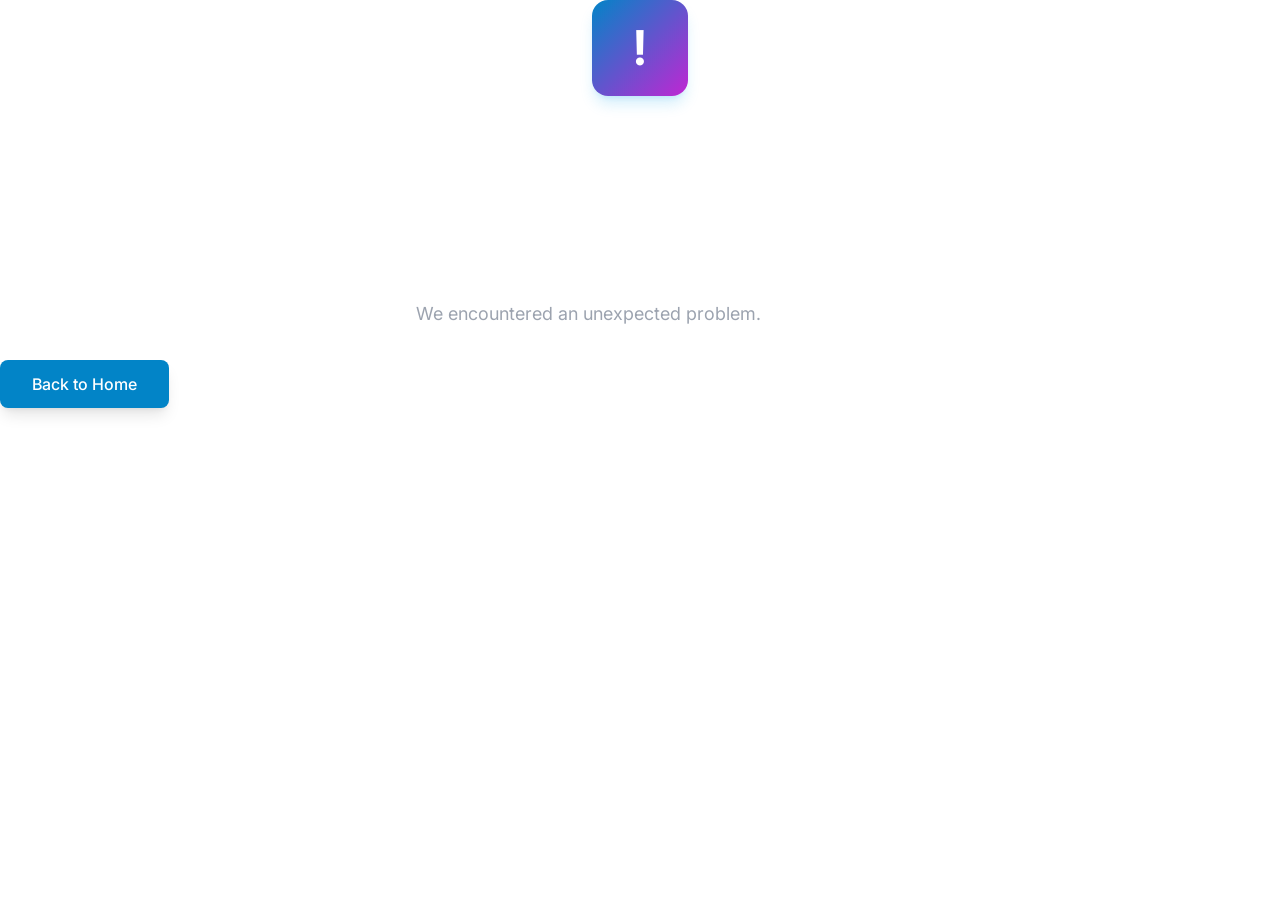
==== commit e81cff35: "Polish Medveri static site" ====
--- a/about/index.html
+++ b/about/index.html
@@ -1,3 +1,3 @@
-<!DOCTYPE html><html  lang="tr"><head><meta charset="utf-8"><meta name="viewport" content="width=device-width, initial-scale=1"><title>Hakkımızda - Madveri</title><link rel="preconnect" href="https://fonts.googleapis.com"><link rel="preconnect" href="https://fonts.gstatic.com" crossorigin><link rel="stylesheet" href="https://fonts.googleapis.com/css2?family=Inter:wght@300;400;500;600;700;800&family=Poppins:wght@400;500;600;700;800&display=swap"><link rel="stylesheet" href="/_nuxt/entry.gsQC4TxQ.css" crossorigin><link rel="preload" as="fetch" crossorigin="anonymous" href="/about/_payload.json?6480fdde-6809-44e0-91fd-1cd062bee790"><link rel="modulepreload" as="script" crossorigin href="/_nuxt/CScb3pnB.js"><link rel="modulepreload" as="script" crossorigin href="/_nuxt/ZPQQnOeP.js"><link rel="modulepreload" as="script" crossorigin href="/_nuxt/BuBOwwdI.js"><link rel="modulepreload" as="script" crossorigin href="/_nuxt/DlAUqK2U.js"><link rel="modulepreload" as="script" crossorigin href="/_nuxt/CT-DbBCA.js"><link rel="modulepreload" as="script" crossorigin href="/_nuxt/iWQaMqFH.js"><script type="module" src="/_nuxt/CScb3pnB.js" crossorigin></script><meta name="description" content="Professional game development studio creating innovative and engaging gaming experiences."><meta name="keywords" content="game studio, game development, indie games, gaming"><meta property="og:type" content="website"><meta property="og:title" content="Madveri"><meta property="og:description" content="Professional game development studio creating innovative gaming experiences."><meta property="og:image" content="https://madveri.com/logo.jpeg"><link rel="icon" type="image/jpeg" href="/logo.jpeg"><script id="unhead:payload" type="application/json">{"titleTemplate":"%s - Madveri"}</script><script>"use strict";(()=>{const t=window,e=document.documentElement,c=["dark","light"],n=getStorageValue("localStorage","nuxt-color-mode")||"system";let i=n==="system"?u():n;const r=e.getAttribute("data-color-mode-forced");r&&(i=r),l(i),t["__NUXT_COLOR_MODE__"]={preference:n,value:i,getColorScheme:u,addColorScheme:l,removeColorScheme:d};function l(o){const s=""+o+"",a="";e.classList?e.classList.add(s):e.className+=" "+s,a&&e.setAttribute("data-"+a,o)}function d(o){const s=""+o+"",a="";e.classList?e.classList.remove(s):e.className=e.className.replace(new RegExp(s,"g"),""),a&&e.removeAttribute("data-"+a)}function f(o){return t.matchMedia("(prefers-color-scheme"+o+")")}function u(){if(t.matchMedia&&f("").media!=="not all"){for(const o of c)if(f(":"+o).matches)return o}return"dark"}})();function getStorageValue(t,e){switch(t){case"localStorage":return window.localStorage.getItem(e);case"sessionStorage":return window.sessionStorage.getItem(e);case"cookie":return getCookie(e);default:return null}}function getCookie(t){const c=("; "+window.document.cookie).split("; "+t+"=");if(c.length===2)return c.pop()?.split(";").shift()}</script></head><body><div id="__nuxt"><div class="min-h-screen"><nav class="fixed w-full top-0 z-50 transition-all duration-300 bg-transparent"><div class="container-custom"><div class="flex items-center justify-between h-20"><a href="/" class="flex items-center space-x-2"><img src="/logo.jpeg" alt="Madveri" class="h-24 w-24 rounded-lg object-contain drop-shadow-[0_0_8px_rgba(255,255,255,1)] drop-shadow-[0_0_15px_rgba(255,255,255,0.6)]" width="96" height="96"></a><div class="hidden md:flex items-center space-x-8"><!--[--><a href="/" class="text-gray-700 dark:text-gray-300 hover:text-primary-600 dark:hover:text-primary-400 transition-colors font-medium">Ana Sayfa</a><a aria-current="page" href="/about" class="text-primary-600 dark:text-primary-400 font-bold router-link-exact-active text-gray-700 dark:text-gray-300 hover:text-primary-600 dark:hover:text-primary-400 transition-colors font-medium">Hakkımızda</a><a href="/games" class="text-gray-700 dark:text-gray-300 hover:text-primary-600 dark:hover:text-primary-400 transition-colors font-medium">Oyunlarımız</a><a href="/contact" class="text-gray-700 dark:text-gray-300 hover:text-primary-600 dark:hover:text-primary-400 transition-colors font-medium">İletişim</a><!--]--></div><div class="flex items-center gap-3"><button class="p-2 rounded-lg bg-gray-200 dark:bg-gray-700 hover:bg-gray-300 dark:hover:bg-gray-600 transition-colors" aria-label="Tema Değiştir" title="Tema Değiştir"><svg xmlns="http://www.w3.org/2000/svg" class="h-5 w-5 text-yellow-400" fill="none" viewBox="0 0 24 24" stroke="currentColor"><path stroke-linecap="round" stroke-linejoin="round" stroke-width="2" d="M12 3v1m0 16v1m9-9h-1M4 12H3m15.364 6.364l-.707-.707M6.343 6.343l-.707-.707m12.728 0l-.707.707M6.343 17.657l-.707.707M16 12a4 4 0 11-8 0 4 4 0 018 0z"></path></svg></button><div class="relative"><button class="p-2 rounded-lg bg-gray-200 dark:bg-gray-700 hover:bg-gray-300 dark:hover:bg-gray-600 transition-colors flex items-center gap-2" aria-label="Dil Değiştir"><svg xmlns="http://www.w3.org/2000/svg" class="h-5 w-5" fill="none" viewBox="0 0 24 24" stroke="currentColor"><path stroke-linecap="round" stroke-linejoin="round" stroke-width="2" d="M3 5h12M9 3v2m1.048 9.5A18.022 18.022 0 016.412 9m6.088 9h7M11 21l5-10 5 10M12.751 5C11.783 10.77 8.07 15.61 3 18.129"></path></svg><span class="text-sm font-medium uppercase">tr</span></button><!----></div><button class="md:hidden p-2 rounded-lg bg-gray-200 dark:bg-gray-700 hover:bg-gray-300 dark:hover:bg-gray-600"><svg xmlns="http://www.w3.org/2000/svg" class="h-6 w-6" fill="none" viewBox="0 0 24 24" stroke="currentColor"><path stroke-linecap="round" stroke-linejoin="round" stroke-width="2" d="M4 6h16M4 12h16M4 18h16"></path></svg></button></div></div><!----></div></nav><!--[--><div class="pt-20"><section id="about" class="section bg-white dark:bg-gray-900"><div class="container-custom"><div class="text-center mb-16 animate-slide-up"><h2 class="section-title">Hakkımızda</h2><p class="section-subtitle">Dijital dünyada güvenilir ve yenilikçi çözümler</p></div><div class="grid md:grid-cols-2 gap-12 items-center mb-16"><div class="space-y-6 animate-slide-up"><p class="text-lg text-gray-700 dark:text-gray-300 leading-relaxed">MADVERİ BİLİŞİM YAZILIM TEKNOLOJİLERİ LİMİTED ŞİRKETİ, yazılım, oyun teknolojileri ve dijital çözümler alanlarında faaliyet göstermektedir. Dijital ürünler ve elektronik hizmetler odağında; güvenilir, hızlı ve kullanıcı odaklı çözümler sunmayı hedeflemekteyiz. Teknolojik gelişmeleri yakından takip ederek, müşterilerimize güncel ve sürdürülebilir dijital ürünler sağlamaktayız.</p></div><div class="grid grid-cols-2 gap-6 animate-slide-up"><div class="card text-center card-hover"><div class="text-4xl font-bold text-primary-600 mb-2">5+</div><div class="text-gray-600 dark:text-gray-400">Oyunlarımız</div></div><div class="card text-center card-hover"><div class="text-4xl font-bold text-primary-600 mb-2">15+</div><div class="text-gray-600 dark:text-gray-400">Ekibimiz</div></div><div class="card text-center card-hover"><div class="text-4xl font-bold text-primary-600 mb-2">4</div><div class="text-gray-600 dark:text-gray-400">Değerlerimiz</div></div></div></div><div class="grid md:grid-cols-3 gap-8"><div class="card card-hover text-center animate-slide-up"><div class="w-16 h-16 bg-primary-100 dark:bg-primary-900/30 rounded-full flex items-center justify-center mx-auto mb-4"><svg xmlns="http://www.w3.org/2000/svg" class="h-8 w-8 text-primary-600" fill="none" viewBox="0 0 24 24" stroke="currentColor"><path stroke-linecap="round" stroke-linejoin="round" stroke-width="2" d="M13 10V3L4 14h7v7l9-11h-7z"></path></svg></div><h3 class="text-xl font-bold mb-3 text-gray-900 dark:text-white">Misyonumuz</h3><p class="text-gray-600 dark:text-gray-400">Kullanıcı ihtiyaçlarını merkeze alarak güvenli altyapı, şeffaf satış süreçleri ve yüksek müşteri memnuniyeti sunmaktır.</p></div><div class="card card-hover text-center animate-slide-up delay-100"><div class="w-16 h-16 bg-accent-100 dark:bg-accent-900/30 rounded-full flex items-center justify-center mx-auto mb-4"><svg xmlns="http://www.w3.org/2000/svg" class="h-8 w-8 text-accent-600" fill="none" viewBox="0 0 24 24" stroke="currentColor"><path stroke-linecap="round" stroke-linejoin="round" stroke-width="2" d="M15 12a3 3 0 11-6 0 3 3 0 016 0z"></path><path stroke-linecap="round" stroke-linejoin="round" stroke-width="2" d="M2.458 12C3.732 7.943 7.523 5 12 5c4.478 0 8.268 2.943 9.542 7-1.274 4.057-5.064 7-9.542 7-4.477 0-8.268-2.943-9.542-7z"></path></svg></div><h3 class="text-xl font-bold mb-3 text-gray-900 dark:text-white">Vizyonumuz</h3><p class="text-gray-600 dark:text-gray-400">Dijital ürün ve yazılım alanında güvenilir, yenilikçi ve tercih edilen bir marka olmaktır.</p></div><div class="card card-hover text-center animate-slide-up delay-200"><div class="w-16 h-16 bg-secondary-200 dark:bg-secondary-700 rounded-full flex items-center justify-center mx-auto mb-4"><svg xmlns="http://www.w3.org/2000/svg" class="h-8 w-8 text-secondary-700 dark:text-secondary-300" fill="none" viewBox="0 0 24 24" stroke="currentColor"><path stroke-linecap="round" stroke-linejoin="round" stroke-width="2" d="M5 3v4M3 5h4M6 17v4m-2-2h4m5-16l2.286 6.857L21 12l-5.714 2.143L13 21l-2.286-6.857L5 12l5.714-2.143L13 3z"></path></svg></div><h3 class="text-xl font-bold mb-3 text-gray-900 dark:text-white">Değerlerimiz</h3><p class="text-gray-600 dark:text-gray-400">Yaratıcılık, kalite, ekip çalışması ve oyunculara değer katma ilkelerimizdir.</p></div></div></div></section></div><!--]--><footer class="bg-gray-900 text-gray-300 py-12"><div class="container-custom"><div class="grid md:grid-cols-4 gap-8 mb-8"><div><div class="flex items-center space-x-2 mb-4"><div class="w-10 h-10 bg-gradient-to-br from-primary-600 to-accent-600 rounded-lg flex items-center justify-center"><span class="text-white font-bold text-xl">E</span></div><span class="text-xl font-bold font-display text-white"> Madveri </span></div><p class="text-sm text-gray-400">Madveri olarak, yenilikçi ve etkileyici oyunlar geliştiriyor, oyuncuları unutulmaz maceralara götürüyoruz.</p></div><div><h3 class="font-bold text-white mb-4">Ana Sayfa</h3><ul class="space-y-2 text-sm"><li><a href="#home" class="hover:text-primary-400 transition-colors">Ana Sayfa</a></li><li><a href="#about" class="hover:text-primary-400 transition-colors">Hakkımızda</a></li><li><a href="#games" class="hover:text-primary-400 transition-colors">Oyunlarımız</a></li><li><a href="#team" class="hover:text-primary-400 transition-colors">Ekibimiz</a></li></ul></div><div><h3 class="font-bold text-white mb-4">Yasal</h3><ul class="space-y-2 text-sm"><li><a href="#" class="hover:text-primary-400 transition-colors">Gizlilik Politikası</a></li><li><a href="#" class="hover:text-primary-400 transition-colors">Kullanım Koşulları</a></li></ul></div><div><h3 class="font-bold text-white mb-4">İletişim</h3><ul class="space-y-2 text-sm"><li class="flex items-center gap-2"><svg xmlns="http://www.w3.org/2000/svg" class="h-4 w-4" fill="none" viewBox="0 0 24 24" stroke="currentColor"><path stroke-linecap="round" stroke-linejoin="round" stroke-width="2" d="M3 8l7.89 5.26a2 2 0 002.22 0L21 8M5 19h14a2 2 0 002-2V7a2 2 0 00-2-2H5a2 2 0 00-2 2v10a2 2 0 002 2z"></path></svg><span>info@madveri.com</span></li><li class="flex items-center gap-2"><svg xmlns="http://www.w3.org/2000/svg" class="h-4 w-4" fill="none" viewBox="0 0 24 24" stroke="currentColor"><path stroke-linecap="round" stroke-linejoin="round" stroke-width="2" d="M3 5a2 2 0 012-2h3.28a1 1 0 01.948.684l1.498 4.493a1 1 0 01-.502 1.21l-2.257 1.13a11.042 11.042 0 005.516 5.516l1.13-2.257a1 1 0 011.21-.502l4.493 1.498a1 1 0 01.684.949V19a2 2 0 01-2 2h-1C9.716 21 3 14.284 3 6V5z"></path></svg><span>+90 531 796 18 12</span></li></ul></div></div><div class="border-t border-gray-800 pt-8 flex flex-col md:flex-row justify-between items-center gap-4"><p class="text-sm text-gray-400">© 2024 MADVERİ BİLİŞİM YAZILIM TEKNOLOJİLERİ LİMİTED ŞİRKETİ. Tüm hakları saklıdır.</p><div class="flex gap-3"><a href="#" class="w-8 h-8 bg-gray-800 rounded-lg flex items-center justify-center hover:bg-primary-600 transition-colors"><svg xmlns="http://www.w3.org/2000/svg" class="h-4 w-4" fill="currentColor" viewBox="0 0 24 24"><path d="M24 4.557c-.883.392-1.832.656-2.828.775 1.017-.609 1.798-1.574 2.165-2.724-.951.564-2.005.974-3.127 1.195-.897-.957-2.178-1.555-3.594-1.555-3.179 0-5.515 2.966-4.797 6.045-4.091-.205-7.719-2.165-10.148-5.144-1.29 2.213-.669 5.108 1.523 6.574-.806-.026-1.566-.247-2.229-.616-.054 2.281 1.581 4.415 3.949 4.89-.693.188-1.452.232-2.224.084.626 1.956 2.444 3.379 4.6 3.419-2.07 1.623-4.678 2.348-7.29 2.04 2.179 1.397 4.768 2.212 7.548 2.212 9.142 0 14.307-7.721 13.995-14.646.962-.695 1.797-1.562 2.457-2.549z"></path></svg></a><a href="#" class="w-8 h-8 bg-gray-800 rounded-lg flex items-center justify-center hover:bg-primary-600 transition-colors"><svg xmlns="http://www.w3.org/2000/svg" class="h-4 w-4" fill="currentColor" viewBox="0 0 24 24"><path d="M9 8h-3v4h3v12h5v-12h3.642l.358-4h-4v-1.667c0-.955.192-1.333 1.115-1.333h2.885v-5h-3.808c-3.596 0-5.192 1.583-5.192 4.615v3.385z"></path></svg></a><a href="#" class="w-8 h-8 bg-gray-800 rounded-lg flex items-center justify-center hover:bg-primary-600 transition-colors"><svg xmlns="http://www.w3.org/2000/svg" class="h-4 w-4" fill="currentColor" viewBox="0 0 24 24"><path d="M12 2.163c3.204 0 3.584.012 4.85.07 3.252.148 4.771 1.691 4.919 4.919.058 1.265.069 1.645.069 4.849 0 3.205-.012 3.584-.069 4.849-.149 3.225-1.664 4.771-4.919 4.919-1.266.058-1.644.07-4.85.07-3.204 0-3.584-.012-4.849-.07-3.26-.149-4.771-1.699-4.919-4.92-.058-1.265-.07-1.644-.07-4.849 0-3.204.013-3.583.07-4.849.149-3.227 1.664-4.771 4.919-4.919 1.266-.057 1.645-.069 4.849-.069zm0-2.163c-3.259 0-3.667.014-4.947.072-4.358.2-6.78 2.618-6.98 6.98-.059 1.281-.073 1.689-.073 4.948 0 3.259.014 3.668.072 4.948.2 4.358 2.618 6.78 6.98 6.98 1.281.058 1.689.072 4.948.072 3.259 0 3.668-.014 4.948-.072 4.354-.2 6.782-2.618 6.979-6.98.059-1.28.073-1.689.073-4.948 0-3.259-.014-3.667-.072-4.947-.196-4.354-2.617-6.78-6.979-6.98-1.281-.059-1.69-.073-4.949-.073zm0 5.838c-3.403 0-6.162 2.759-6.162 6.162s2.759 6.163 6.162 6.163 6.162-2.759 6.162-6.163c0-3.403-2.759-6.162-6.162-6.162zm0 10.162c-2.209 0-4-1.79-4-4 0-2.209 1.791-4 4-4s4 1.791 4 4c0 2.21-1.791 4-4 4zm6.406-11.845c-.796 0-1.441.645-1.441 1.44s.645 1.44 1.441 1.44c.795 0 1.439-.645 1.439-1.44s-.644-1.44-1.439-1.44z"></path></svg></a><a href="#" class="w-8 h-8 bg-gray-800 rounded-lg flex items-center justify-center hover:bg-primary-600 transition-colors"><svg xmlns="http://www.w3.org/2000/svg" class="h-4 w-4" fill="currentColor" viewBox="0 0 24 24"><path d="M19 0h-14c-2.761 0-5 2.239-5 5v14c0 2.761 2.239 5 5 5h14c2.762 0 5-2.239 5-5v-14c0-2.761-2.238-5-5-5zm-11 19h-3v-11h3v11zm-1.5-12.268c-.966 0-1.75-.79-1.75-1.764s.784-1.764 1.75-1.764 1.75.79 1.75 1.764-.783 1.764-1.75 1.764zm13.5 12.268h-3v-5.604c0-3.368-4-3.113-4 0v5.604h-3v-11h3v1.765c1.396-2.586 7-2.777 7 2.476v6.759z"></path></svg></a></div></div></div></footer></div></div><div id="teleports"></div><script>window.__NUXT__={};window.__NUXT__.config={public:{i18n:{baseUrl:"",defaultLocale:"tr",rootRedirect:"",redirectStatusCode:302,skipSettingLocaleOnNavigate:false,locales:[{code:"tr",name:"Türkçe",language:""},{code:"en",name:"English",language:""}],detectBrowserLanguage:{alwaysRedirect:false,cookieCrossOrigin:false,cookieDomain:"",cookieKey:"i18n_redirected",cookieSecure:false,fallbackLocale:"",redirectOn:"root",useCookie:true},experimental:{localeDetector:"",typedPages:true,typedOptionsAndMessages:false,alternateLinkCanonicalQueries:true,devCache:false,cacheLifetime:"",stripMessagesPayload:false,preload:false,strictSeo:false,nitroContextDetection:true,httpCacheDuration:10},domainLocales:{tr:{domain:""},en:{domain:""}}}},app:{baseURL:"/",buildId:"6480fdde-6809-44e0-91fd-1cd062bee790",buildAssetsDir:"/_nuxt/",cdnURL:""}}</script><script type="application/json" data-nuxt-data="nuxt-app" data-ssr="true" id="__NUXT_DATA__" data-src="/about/_payload.json?6480fdde-6809-44e0-91fd-1cd062bee790">[{"state":1,"once":13,"_errors":14,"serverRendered":5,"path":16,"prerenderedAt":17},["Reactive",2],{"$scolor-mode":3,"$si18n:cached-locale-configs":7,"$si18n:resolved-locale":12},{"preference":4,"value":4,"unknown":5,"forced":6},"system",true,false,{"tr":8,"en":10},{"fallbacks":9,"cacheable":5},[],{"fallbacks":11,"cacheable":5},[],"",["Set"],["ShallowReactive",15],{},"/about",1772565065338]</script><script>
+<!DOCTYPE html><html  lang="tr"><head><meta charset="utf-8"><meta name="viewport" content="width=device-width, initial-scale=1"><title>Hakkımızda - Madveri</title><link rel="preconnect" href="https://fonts.googleapis.com"><link rel="preconnect" href="https://fonts.gstatic.com" crossorigin><link rel="stylesheet" href="https://fonts.googleapis.com/css2?family=Inter:wght@300;400;500;600;700;800&family=Poppins:wght@400;500;600;700;800&display=swap"><link rel="stylesheet" href="/_nuxt/entry.gsQC4TxQ.css" crossorigin><link rel="preload" as="fetch" crossorigin="anonymous" href="/about/_payload.json?6480fdde-6809-44e0-91fd-1cd062bee790"><link rel="modulepreload" as="script" crossorigin href="/_nuxt/CScb3pnB.js"><link rel="modulepreload" as="script" crossorigin href="/_nuxt/ZPQQnOeP.js"><link rel="modulepreload" as="script" crossorigin href="/_nuxt/BuBOwwdI.js"><link rel="modulepreload" as="script" crossorigin href="/_nuxt/DlAUqK2U.js"><link rel="modulepreload" as="script" crossorigin href="/_nuxt/CT-DbBCA.js"><link rel="modulepreload" as="script" crossorigin href="/_nuxt/iWQaMqFH.js"><script type="module" src="/_nuxt/CScb3pnB.js" crossorigin></script><meta name="description" content="Professional game development studio creating innovative and engaging gaming experiences."><meta name="keywords" content="game studio, game development, indie games, gaming"><meta property="og:type" content="website"><meta property="og:title" content="Madveri"><meta property="og:description" content="Professional game development studio creating innovative gaming experiences."><meta property="og:image" content="https://medveri.net/logo.svg"><link rel="icon" type="image/svg+xml" href="/logo.svg"><script id="unhead:payload" type="application/json">{"titleTemplate":"%s - Madveri"}</script><script>"use strict";(()=>{const t=window,e=document.documentElement,c=["dark","light"],n=getStorageValue("localStorage","nuxt-color-mode")||"system";let i=n==="system"?u():n;const r=e.getAttribute("data-color-mode-forced");r&&(i=r),l(i),t["__NUXT_COLOR_MODE__"]={preference:n,value:i,getColorScheme:u,addColorScheme:l,removeColorScheme:d};function l(o){const s=""+o+"",a="";e.classList?e.classList.add(s):e.className+=" "+s,a&&e.setAttribute("data-"+a,o)}function d(o){const s=""+o+"",a="";e.classList?e.classList.remove(s):e.className=e.className.replace(new RegExp(s,"g"),""),a&&e.removeAttribute("data-"+a)}function f(o){return t.matchMedia("(prefers-color-scheme"+o+")")}function u(){if(t.matchMedia&&f("").media!=="not all"){for(const o of c)if(f(":"+o).matches)return o}return"dark"}})();function getStorageValue(t,e){switch(t){case"localStorage":return window.localStorage.getItem(e);case"sessionStorage":return window.sessionStorage.getItem(e);case"cookie":return getCookie(e);default:return null}}function getCookie(t){const c=("; "+window.document.cookie).split("; "+t+"=");if(c.length===2)return c.pop()?.split(";").shift()}</script></head><body><div id="__nuxt"><div class="min-h-screen"><nav class="fixed w-full top-0 z-50 transition-all duration-300 bg-transparent"><div class="container-custom"><div class="flex items-center justify-between h-20"><a href="/" class="flex items-center space-x-2"><img src="/logo.svg" alt="Madveri" class="h-24 w-24 rounded-lg object-contain drop-shadow-[0_0_8px_rgba(255,255,255,1)] drop-shadow-[0_0_15px_rgba(255,255,255,0.6)]" width="96" height="96"></a><div class="hidden md:flex items-center space-x-8"><!--[--><a href="/" class="text-gray-700 dark:text-gray-300 hover:text-primary-600 dark:hover:text-primary-400 transition-colors font-medium">Ana Sayfa</a><a aria-current="page" href="/about" class="text-primary-600 dark:text-primary-400 font-bold router-link-exact-active text-gray-700 dark:text-gray-300 hover:text-primary-600 dark:hover:text-primary-400 transition-colors font-medium">Hakkımızda</a><a href="/games" class="text-gray-700 dark:text-gray-300 hover:text-primary-600 dark:hover:text-primary-400 transition-colors font-medium">Oyunlarımız</a><a href="/contact" class="text-gray-700 dark:text-gray-300 hover:text-primary-600 dark:hover:text-primary-400 transition-colors font-medium">İletişim</a><!--]--></div><div class="flex items-center gap-3"><button class="p-2 rounded-lg bg-gray-200 dark:bg-gray-700 hover:bg-gray-300 dark:hover:bg-gray-600 transition-colors" aria-label="Tema Değiştir" title="Tema Değiştir"><svg xmlns="http://www.w3.org/2000/svg" class="h-5 w-5 text-yellow-400" fill="none" viewBox="0 0 24 24" stroke="currentColor"><path stroke-linecap="round" stroke-linejoin="round" stroke-width="2" d="M12 3v1m0 16v1m9-9h-1M4 12H3m15.364 6.364l-.707-.707M6.343 6.343l-.707-.707m12.728 0l-.707.707M6.343 17.657l-.707.707M16 12a4 4 0 11-8 0 4 4 0 018 0z"></path></svg></button><div class="relative"><button class="p-2 rounded-lg bg-gray-200 dark:bg-gray-700 hover:bg-gray-300 dark:hover:bg-gray-600 transition-colors flex items-center gap-2" aria-label="Dil Değiştir"><svg xmlns="http://www.w3.org/2000/svg" class="h-5 w-5" fill="none" viewBox="0 0 24 24" stroke="currentColor"><path stroke-linecap="round" stroke-linejoin="round" stroke-width="2" d="M3 5h12M9 3v2m1.048 9.5A18.022 18.022 0 016.412 9m6.088 9h7M11 21l5-10 5 10M12.751 5C11.783 10.77 8.07 15.61 3 18.129"></path></svg><span class="text-sm font-medium uppercase">tr</span></button><!----></div><button class="md:hidden p-2 rounded-lg bg-gray-200 dark:bg-gray-700 hover:bg-gray-300 dark:hover:bg-gray-600"><svg xmlns="http://www.w3.org/2000/svg" class="h-6 w-6" fill="none" viewBox="0 0 24 24" stroke="currentColor"><path stroke-linecap="round" stroke-linejoin="round" stroke-width="2" d="M4 6h16M4 12h16M4 18h16"></path></svg></button></div></div><!----></div></nav><!--[--><div class="pt-20"><section id="about" class="section bg-white dark:bg-gray-900"><div class="container-custom"><div class="text-center mb-16 animate-slide-up"><h2 class="section-title">Hakkımızda</h2><p class="section-subtitle">Dijital dünyada güvenilir ve yenilikçi çözümler</p></div><div class="grid md:grid-cols-2 gap-12 items-center mb-16"><div class="space-y-6 animate-slide-up"><p class="text-lg text-gray-700 dark:text-gray-300 leading-relaxed">MADVERİ BİLİŞİM YAZILIM TEKNOLOJİLERİ LİMİTED ŞİRKETİ, yazılım, oyun teknolojileri ve dijital çözümler alanlarında faaliyet göstermektedir. Dijital ürünler ve elektronik hizmetler odağında; güvenilir, hızlı ve kullanıcı odaklı çözümler sunmayı hedeflemekteyiz. Teknolojik gelişmeleri yakından takip ederek, müşterilerimize güncel ve sürdürülebilir dijital ürünler sağlamaktayız.</p></div><div class="grid grid-cols-2 gap-6 animate-slide-up"><div class="card text-center card-hover"><div class="text-4xl font-bold text-primary-600 mb-2">0</div><div class="text-gray-600 dark:text-gray-400">Oyunlarımız</div></div><div class="card text-center card-hover"><div class="text-4xl font-bold text-primary-600 mb-2">Yeni</div><div class="text-gray-600 dark:text-gray-400">Ekibimiz</div></div><div class="card text-center card-hover"><div class="text-4xl font-bold text-primary-600 mb-2">4</div><div class="text-gray-600 dark:text-gray-400">Değerlerimiz</div></div></div></div><div class="grid md:grid-cols-3 gap-8"><div class="card card-hover text-center animate-slide-up"><div class="w-16 h-16 bg-primary-100 dark:bg-primary-900/30 rounded-full flex items-center justify-center mx-auto mb-4"><svg xmlns="http://www.w3.org/2000/svg" class="h-8 w-8 text-primary-600" fill="none" viewBox="0 0 24 24" stroke="currentColor"><path stroke-linecap="round" stroke-linejoin="round" stroke-width="2" d="M13 10V3L4 14h7v7l9-11h-7z"></path></svg></div><h3 class="text-xl font-bold mb-3 text-gray-900 dark:text-white">Misyonumuz</h3><p class="text-gray-600 dark:text-gray-400">Kullanıcı ihtiyaçlarını merkeze alarak güvenli altyapı, şeffaf satış süreçleri ve yüksek müşteri memnuniyeti sunmaktır.</p></div><div class="card card-hover text-center animate-slide-up delay-100"><div class="w-16 h-16 bg-accent-100 dark:bg-accent-900/30 rounded-full flex items-center justify-center mx-auto mb-4"><svg xmlns="http://www.w3.org/2000/svg" class="h-8 w-8 text-accent-600" fill="none" viewBox="0 0 24 24" stroke="currentColor"><path stroke-linecap="round" stroke-linejoin="round" stroke-width="2" d="M15 12a3 3 0 11-6 0 3 3 0 016 0z"></path><path stroke-linecap="round" stroke-linejoin="round" stroke-width="2" d="M2.458 12C3.732 7.943 7.523 5 12 5c4.478 0 8.268 2.943 9.542 7-1.274 4.057-5.064 7-9.542 7-4.477 0-8.268-2.943-9.542-7z"></path></svg></div><h3 class="text-xl font-bold mb-3 text-gray-900 dark:text-white">Vizyonumuz</h3><p class="text-gray-600 dark:text-gray-400">Dijital ürün ve yazılım alanında güvenilir, yenilikçi ve tercih edilen bir marka olmaktır.</p></div><div class="card card-hover text-center animate-slide-up delay-200"><div class="w-16 h-16 bg-secondary-200 dark:bg-secondary-700 rounded-full flex items-center justify-center mx-auto mb-4"><svg xmlns="http://www.w3.org/2000/svg" class="h-8 w-8 text-secondary-700 dark:text-secondary-300" fill="none" viewBox="0 0 24 24" stroke="currentColor"><path stroke-linecap="round" stroke-linejoin="round" stroke-width="2" d="M5 3v4M3 5h4M6 17v4m-2-2h4m5-16l2.286 6.857L21 12l-5.714 2.143L13 21l-2.286-6.857L5 12l5.714-2.143L13 3z"></path></svg></div><h3 class="text-xl font-bold mb-3 text-gray-900 dark:text-white">Değerlerimiz</h3><p class="text-gray-600 dark:text-gray-400">Yaratıcılık, kalite, ekip çalışması ve oyunculara değer katma ilkelerimizdir.</p></div></div></div></section></div><!--]--><footer class="bg-gray-900 text-gray-300 py-12"><div class="container-custom"><div class="grid md:grid-cols-4 gap-8 mb-8"><div><div class="flex items-center space-x-2 mb-4"><div class="w-10 h-10 bg-gradient-to-br from-primary-600 to-accent-600 rounded-lg flex items-center justify-center"><span class="text-white font-bold text-xl">M</span></div><span class="text-xl font-bold font-display text-white"> Madveri </span></div><p class="text-sm text-gray-400">Madveri olarak, yenilikçi ve etkileyici oyunlar geliştiriyor, oyuncuları unutulmaz maceralara götürüyoruz.</p></div><div><h3 class="font-bold text-white mb-4">Ana Sayfa</h3><ul class="space-y-2 text-sm"><li><a href="#home" class="hover:text-primary-400 transition-colors">Ana Sayfa</a></li><li><a href="#about" class="hover:text-primary-400 transition-colors">Hakkımızda</a></li><li><a href="#games" class="hover:text-primary-400 transition-colors">Oyunlarımız</a></li><li><a href="#team" class="hover:text-primary-400 transition-colors">Ekibimiz</a></li></ul></div><div><h3 class="font-bold text-white mb-4">Yasal</h3><ul class="space-y-2 text-sm"><li><a href="#" class="hover:text-primary-400 transition-colors">Gizlilik Politikası</a></li><li><a href="#" class="hover:text-primary-400 transition-colors">Kullanım Koşulları</a></li></ul></div><div><h3 class="font-bold text-white mb-4">İletişim</h3><ul class="space-y-2 text-sm"><li class="flex items-center gap-2"><svg xmlns="http://www.w3.org/2000/svg" class="h-4 w-4" fill="none" viewBox="0 0 24 24" stroke="currentColor"><path stroke-linecap="round" stroke-linejoin="round" stroke-width="2" d="M3 8l7.89 5.26a2 2 0 002.22 0L21 8M5 19h14a2 2 0 002-2V7a2 2 0 00-2-2H5a2 2 0 00-2 2v10a2 2 0 002 2z"></path></svg><span>info@medveri.net</span></li><li class="flex items-center gap-2"><svg xmlns="http://www.w3.org/2000/svg" class="h-4 w-4" fill="none" viewBox="0 0 24 24" stroke="currentColor"><path stroke-linecap="round" stroke-linejoin="round" stroke-width="2" d="M3 5a2 2 0 012-2h3.28a1 1 0 01.948.684l1.498 4.493a1 1 0 01-.502 1.21l-2.257 1.13a11.042 11.042 0 005.516 5.516l1.13-2.257a1 1 0 011.21-.502l4.493 1.498a1 1 0 01.684.949V19a2 2 0 01-2 2h-1C9.716 21 3 14.284 3 6V5z"></path></svg><span>+90 531 796 18 12</span></li></ul></div></div><div class="border-t border-gray-800 pt-8 flex flex-col md:flex-row justify-between items-center gap-4"><p class="text-sm text-gray-400">© 2024 MADVERİ BİLİŞİM YAZILIM TEKNOLOJİLERİ LİMİTED ŞİRKETİ. Tüm hakları saklıdır.</p><div class="flex gap-3"><a href="#" class="w-8 h-8 bg-gray-800 rounded-lg flex items-center justify-center hover:bg-primary-600 transition-colors"><svg xmlns="http://www.w3.org/2000/svg" class="h-4 w-4" fill="currentColor" viewBox="0 0 24 24"><path d="M24 4.557c-.883.392-1.832.656-2.828.775 1.017-.609 1.798-1.574 2.165-2.724-.951.564-2.005.974-3.127 1.195-.897-.957-2.178-1.555-3.594-1.555-3.179 0-5.515 2.966-4.797 6.045-4.091-.205-7.719-2.165-10.148-5.144-1.29 2.213-.669 5.108 1.523 6.574-.806-.026-1.566-.247-2.229-.616-.054 2.281 1.581 4.415 3.949 4.89-.693.188-1.452.232-2.224.084.626 1.956 2.444 3.379 4.6 3.419-2.07 1.623-4.678 2.348-7.29 2.04 2.179 1.397 4.768 2.212 7.548 2.212 9.142 0 14.307-7.721 13.995-14.646.962-.695 1.797-1.562 2.457-2.549z"></path></svg></a><a href="#" class="w-8 h-8 bg-gray-800 rounded-lg flex items-center justify-center hover:bg-primary-600 transition-colors"><svg xmlns="http://www.w3.org/2000/svg" class="h-4 w-4" fill="currentColor" viewBox="0 0 24 24"><path d="M9 8h-3v4h3v12h5v-12h3.642l.358-4h-4v-1.667c0-.955.192-1.333 1.115-1.333h2.885v-5h-3.808c-3.596 0-5.192 1.583-5.192 4.615v3.385z"></path></svg></a><a href="#" class="w-8 h-8 bg-gray-800 rounded-lg flex items-center justify-center hover:bg-primary-600 transition-colors"><svg xmlns="http://www.w3.org/2000/svg" class="h-4 w-4" fill="currentColor" viewBox="0 0 24 24"><path d="M12 2.163c3.204 0 3.584.012 4.85.07 3.252.148 4.771 1.691 4.919 4.919.058 1.265.069 1.645.069 4.849 0 3.205-.012 3.584-.069 4.849-.149 3.225-1.664 4.771-4.919 4.919-1.266.058-1.644.07-4.85.07-3.204 0-3.584-.012-4.849-.07-3.26-.149-4.771-1.699-4.919-4.92-.058-1.265-.07-1.644-.07-4.849 0-3.204.013-3.583.07-4.849.149-3.227 1.664-4.771 4.919-4.919 1.266-.057 1.645-.069 4.849-.069zm0-2.163c-3.259 0-3.667.014-4.947.072-4.358.2-6.78 2.618-6.98 6.98-.059 1.281-.073 1.689-.073 4.948 0 3.259.014 3.668.072 4.948.2 4.358 2.618 6.78 6.98 6.98 1.281.058 1.689.072 4.948.072 3.259 0 3.668-.014 4.948-.072 4.354-.2 6.782-2.618 6.979-6.98.059-1.28.073-1.689.073-4.948 0-3.259-.014-3.667-.072-4.947-.196-4.354-2.617-6.78-6.979-6.98-1.281-.059-1.69-.073-4.949-.073zm0 5.838c-3.403 0-6.162 2.759-6.162 6.162s2.759 6.163 6.162 6.163 6.162-2.759 6.162-6.163c0-3.403-2.759-6.162-6.162-6.162zm0 10.162c-2.209 0-4-1.79-4-4 0-2.209 1.791-4 4-4s4 1.791 4 4c0 2.21-1.791 4-4 4zm6.406-11.845c-.796 0-1.441.645-1.441 1.44s.645 1.44 1.441 1.44c.795 0 1.439-.645 1.439-1.44s-.644-1.44-1.439-1.44z"></path></svg></a><a href="#" class="w-8 h-8 bg-gray-800 rounded-lg flex items-center justify-center hover:bg-primary-600 transition-colors"><svg xmlns="http://www.w3.org/2000/svg" class="h-4 w-4" fill="currentColor" viewBox="0 0 24 24"><path d="M19 0h-14c-2.761 0-5 2.239-5 5v14c0 2.761 2.239 5 5 5h14c2.762 0 5-2.239 5-5v-14c0-2.761-2.238-5-5-5zm-11 19h-3v-11h3v11zm-1.5-12.268c-.966 0-1.75-.79-1.75-1.764s.784-1.764 1.75-1.764 1.75.79 1.75 1.764-.783 1.764-1.75 1.764zm13.5 12.268h-3v-5.604c0-3.368-4-3.113-4 0v5.604h-3v-11h3v1.765c1.396-2.586 7-2.777 7 2.476v6.759z"></path></svg></a></div></div></div></footer></div></div><div id="teleports"></div><script>window.__NUXT__={};window.__NUXT__.config={public:{i18n:{baseUrl:"",defaultLocale:"tr",rootRedirect:"",redirectStatusCode:302,skipSettingLocaleOnNavigate:false,locales:[{code:"tr",name:"Türkçe",language:""},{code:"en",name:"English",language:""}],detectBrowserLanguage:{alwaysRedirect:false,cookieCrossOrigin:false,cookieDomain:"",cookieKey:"i18n_redirected",cookieSecure:false,fallbackLocale:"",redirectOn:"root",useCookie:true},experimental:{localeDetector:"",typedPages:true,typedOptionsAndMessages:false,alternateLinkCanonicalQueries:true,devCache:false,cacheLifetime:"",stripMessagesPayload:false,preload:false,strictSeo:false,nitroContextDetection:true,httpCacheDuration:10},domainLocales:{tr:{domain:""},en:{domain:""}}}},app:{baseURL:"/",buildId:"6480fdde-6809-44e0-91fd-1cd062bee790",buildAssetsDir:"/_nuxt/",cdnURL:""}}</script><script type="application/json" data-nuxt-data="nuxt-app" data-ssr="true" id="__NUXT_DATA__" data-src="/about/_payload.json?6480fdde-6809-44e0-91fd-1cd062bee790">[{"state":1,"once":13,"_errors":14,"serverRendered":5,"path":16,"prerenderedAt":17},["Reactive",2],{"$scolor-mode":3,"$si18n:cached-locale-configs":7,"$si18n:resolved-locale":12},{"preference":4,"value":4,"unknown":5,"forced":6},"system",true,false,{"tr":8,"en":10},{"fallbacks":9,"cacheable":5},[],{"fallbacks":11,"cacheable":5},[],"",["Set"],["ShallowReactive",15],{},"/about",1772565065338]</script><script>
 (()=>{let scheduled=false;function textOf(el){return (el&&el.textContent||'').trim().toLowerCase()}function fixMadveri(){scheduled=false;document.title=document.title.replace(/Madveri\s*-\s*Madveri/g,'Madveri');document.querySelectorAll('img[alt]').forEach(img=>{img.alt='Madveri'});document.querySelectorAll('section').forEach(section=>{const heading=Array.from(section.querySelectorAll('h1,h2')).find(h=>/oyunlar|games/i.test(textOf(h)));if(!heading)return;const grids=Array.from(section.querySelectorAll('.grid')).filter(g=>!g.querySelector('form')&&!g.className.includes('md:grid-cols-4'));const grid=grids[grids.length-1];if(!grid||grid.dataset.madveriEmptyGames==='1')return;grid.dataset.madveriEmptyGames='1';grid.innerHTML='<div class="card text-center md:col-span-2 lg:col-span-3"><h3 class="text-xl font-bold mb-2 text-gray-900 dark:text-white">Henüz yayınlanmış oyun bulunmuyor</h3><p class="text-gray-600 dark:text-gray-400">Madveri projeleri yakında burada listelenecek.</p></div>'})}function schedule(){if(scheduled)return;scheduled=true;requestAnimationFrame(fixMadveri)}new MutationObserver(schedule).observe(document.documentElement,{childList:true,subtree:true});window.addEventListener('popstate',schedule);window.addEventListener('hashchange',schedule);schedule();setTimeout(schedule,500);setTimeout(schedule,1500)})();
 </script></body></html>
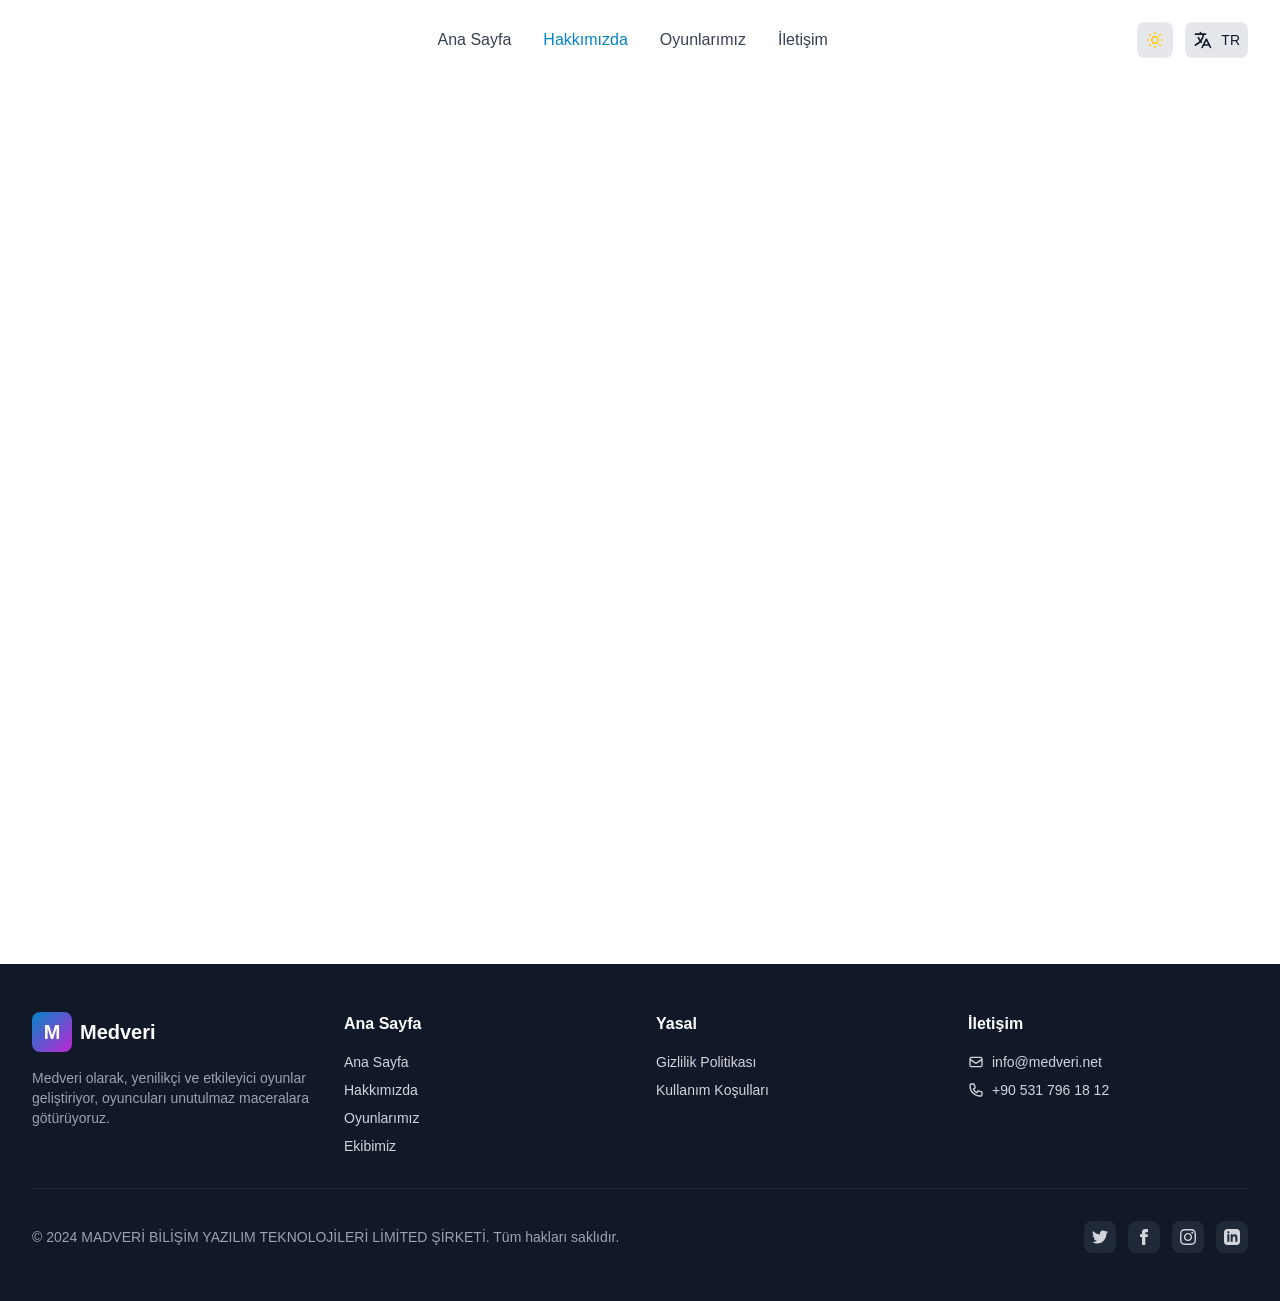
==== commit ac56e275: "Rename brand to Medveri and polish contact" ====
--- a/about/index.html
+++ b/about/index.html
@@ -1,3 +1,3 @@
-<!DOCTYPE html><html  lang="tr"><head><meta charset="utf-8"><meta name="viewport" content="width=device-width, initial-scale=1"><title>Hakkımızda - Madveri</title><link rel="preconnect" href="https://fonts.googleapis.com"><link rel="preconnect" href="https://fonts.gstatic.com" crossorigin><link rel="stylesheet" href="https://fonts.googleapis.com/css2?family=Inter:wght@300;400;500;600;700;800&family=Poppins:wght@400;500;600;700;800&display=swap"><link rel="stylesheet" href="/_nuxt/entry.gsQC4TxQ.css" crossorigin><link rel="preload" as="fetch" crossorigin="anonymous" href="/about/_payload.json?6480fdde-6809-44e0-91fd-1cd062bee790"><link rel="modulepreload" as="script" crossorigin href="/_nuxt/CScb3pnB.js"><link rel="modulepreload" as="script" crossorigin href="/_nuxt/ZPQQnOeP.js"><link rel="modulepreload" as="script" crossorigin href="/_nuxt/BuBOwwdI.js"><link rel="modulepreload" as="script" crossorigin href="/_nuxt/DlAUqK2U.js"><link rel="modulepreload" as="script" crossorigin href="/_nuxt/CT-DbBCA.js"><link rel="modulepreload" as="script" crossorigin href="/_nuxt/iWQaMqFH.js"><script type="module" src="/_nuxt/CScb3pnB.js" crossorigin></script><meta name="description" content="Professional game development studio creating innovative and engaging gaming experiences."><meta name="keywords" content="game studio, game development, indie games, gaming"><meta property="og:type" content="website"><meta property="og:title" content="Madveri"><meta property="og:description" content="Professional game development studio creating innovative gaming experiences."><meta property="og:image" content="https://medveri.net/logo.svg"><link rel="icon" type="image/svg+xml" href="/logo.svg"><script id="unhead:payload" type="application/json">{"titleTemplate":"%s - Madveri"}</script><script>"use strict";(()=>{const t=window,e=document.documentElement,c=["dark","light"],n=getStorageValue("localStorage","nuxt-color-mode")||"system";let i=n==="system"?u():n;const r=e.getAttribute("data-color-mode-forced");r&&(i=r),l(i),t["__NUXT_COLOR_MODE__"]={preference:n,value:i,getColorScheme:u,addColorScheme:l,removeColorScheme:d};function l(o){const s=""+o+"",a="";e.classList?e.classList.add(s):e.className+=" "+s,a&&e.setAttribute("data-"+a,o)}function d(o){const s=""+o+"",a="";e.classList?e.classList.remove(s):e.className=e.className.replace(new RegExp(s,"g"),""),a&&e.removeAttribute("data-"+a)}function f(o){return t.matchMedia("(prefers-color-scheme"+o+")")}function u(){if(t.matchMedia&&f("").media!=="not all"){for(const o of c)if(f(":"+o).matches)return o}return"dark"}})();function getStorageValue(t,e){switch(t){case"localStorage":return window.localStorage.getItem(e);case"sessionStorage":return window.sessionStorage.getItem(e);case"cookie":return getCookie(e);default:return null}}function getCookie(t){const c=("; "+window.document.cookie).split("; "+t+"=");if(c.length===2)return c.pop()?.split(";").shift()}</script></head><body><div id="__nuxt"><div class="min-h-screen"><nav class="fixed w-full top-0 z-50 transition-all duration-300 bg-transparent"><div class="container-custom"><div class="flex items-center justify-between h-20"><a href="/" class="flex items-center space-x-2"><img src="/logo.svg" alt="Madveri" class="h-24 w-24 rounded-lg object-contain drop-shadow-[0_0_8px_rgba(255,255,255,1)] drop-shadow-[0_0_15px_rgba(255,255,255,0.6)]" width="96" height="96"></a><div class="hidden md:flex items-center space-x-8"><!--[--><a href="/" class="text-gray-700 dark:text-gray-300 hover:text-primary-600 dark:hover:text-primary-400 transition-colors font-medium">Ana Sayfa</a><a aria-current="page" href="/about" class="text-primary-600 dark:text-primary-400 font-bold router-link-exact-active text-gray-700 dark:text-gray-300 hover:text-primary-600 dark:hover:text-primary-400 transition-colors font-medium">Hakkımızda</a><a href="/games" class="text-gray-700 dark:text-gray-300 hover:text-primary-600 dark:hover:text-primary-400 transition-colors font-medium">Oyunlarımız</a><a href="/contact" class="text-gray-700 dark:text-gray-300 hover:text-primary-600 dark:hover:text-primary-400 transition-colors font-medium">İletişim</a><!--]--></div><div class="flex items-center gap-3"><button class="p-2 rounded-lg bg-gray-200 dark:bg-gray-700 hover:bg-gray-300 dark:hover:bg-gray-600 transition-colors" aria-label="Tema Değiştir" title="Tema Değiştir"><svg xmlns="http://www.w3.org/2000/svg" class="h-5 w-5 text-yellow-400" fill="none" viewBox="0 0 24 24" stroke="currentColor"><path stroke-linecap="round" stroke-linejoin="round" stroke-width="2" d="M12 3v1m0 16v1m9-9h-1M4 12H3m15.364 6.364l-.707-.707M6.343 6.343l-.707-.707m12.728 0l-.707.707M6.343 17.657l-.707.707M16 12a4 4 0 11-8 0 4 4 0 018 0z"></path></svg></button><div class="relative"><button class="p-2 rounded-lg bg-gray-200 dark:bg-gray-700 hover:bg-gray-300 dark:hover:bg-gray-600 transition-colors flex items-center gap-2" aria-label="Dil Değiştir"><svg xmlns="http://www.w3.org/2000/svg" class="h-5 w-5" fill="none" viewBox="0 0 24 24" stroke="currentColor"><path stroke-linecap="round" stroke-linejoin="round" stroke-width="2" d="M3 5h12M9 3v2m1.048 9.5A18.022 18.022 0 016.412 9m6.088 9h7M11 21l5-10 5 10M12.751 5C11.783 10.77 8.07 15.61 3 18.129"></path></svg><span class="text-sm font-medium uppercase">tr</span></button><!----></div><button class="md:hidden p-2 rounded-lg bg-gray-200 dark:bg-gray-700 hover:bg-gray-300 dark:hover:bg-gray-600"><svg xmlns="http://www.w3.org/2000/svg" class="h-6 w-6" fill="none" viewBox="0 0 24 24" stroke="currentColor"><path stroke-linecap="round" stroke-linejoin="round" stroke-width="2" d="M4 6h16M4 12h16M4 18h16"></path></svg></button></div></div><!----></div></nav><!--[--><div class="pt-20"><section id="about" class="section bg-white dark:bg-gray-900"><div class="container-custom"><div class="text-center mb-16 animate-slide-up"><h2 class="section-title">Hakkımızda</h2><p class="section-subtitle">Dijital dünyada güvenilir ve yenilikçi çözümler</p></div><div class="grid md:grid-cols-2 gap-12 items-center mb-16"><div class="space-y-6 animate-slide-up"><p class="text-lg text-gray-700 dark:text-gray-300 leading-relaxed">MADVERİ BİLİŞİM YAZILIM TEKNOLOJİLERİ LİMİTED ŞİRKETİ, yazılım, oyun teknolojileri ve dijital çözümler alanlarında faaliyet göstermektedir. Dijital ürünler ve elektronik hizmetler odağında; güvenilir, hızlı ve kullanıcı odaklı çözümler sunmayı hedeflemekteyiz. Teknolojik gelişmeleri yakından takip ederek, müşterilerimize güncel ve sürdürülebilir dijital ürünler sağlamaktayız.</p></div><div class="grid grid-cols-2 gap-6 animate-slide-up"><div class="card text-center card-hover"><div class="text-4xl font-bold text-primary-600 mb-2">0</div><div class="text-gray-600 dark:text-gray-400">Oyunlarımız</div></div><div class="card text-center card-hover"><div class="text-4xl font-bold text-primary-600 mb-2">Yeni</div><div class="text-gray-600 dark:text-gray-400">Ekibimiz</div></div><div class="card text-center card-hover"><div class="text-4xl font-bold text-primary-600 mb-2">4</div><div class="text-gray-600 dark:text-gray-400">Değerlerimiz</div></div></div></div><div class="grid md:grid-cols-3 gap-8"><div class="card card-hover text-center animate-slide-up"><div class="w-16 h-16 bg-primary-100 dark:bg-primary-900/30 rounded-full flex items-center justify-center mx-auto mb-4"><svg xmlns="http://www.w3.org/2000/svg" class="h-8 w-8 text-primary-600" fill="none" viewBox="0 0 24 24" stroke="currentColor"><path stroke-linecap="round" stroke-linejoin="round" stroke-width="2" d="M13 10V3L4 14h7v7l9-11h-7z"></path></svg></div><h3 class="text-xl font-bold mb-3 text-gray-900 dark:text-white">Misyonumuz</h3><p class="text-gray-600 dark:text-gray-400">Kullanıcı ihtiyaçlarını merkeze alarak güvenli altyapı, şeffaf satış süreçleri ve yüksek müşteri memnuniyeti sunmaktır.</p></div><div class="card card-hover text-center animate-slide-up delay-100"><div class="w-16 h-16 bg-accent-100 dark:bg-accent-900/30 rounded-full flex items-center justify-center mx-auto mb-4"><svg xmlns="http://www.w3.org/2000/svg" class="h-8 w-8 text-accent-600" fill="none" viewBox="0 0 24 24" stroke="currentColor"><path stroke-linecap="round" stroke-linejoin="round" stroke-width="2" d="M15 12a3 3 0 11-6 0 3 3 0 016 0z"></path><path stroke-linecap="round" stroke-linejoin="round" stroke-width="2" d="M2.458 12C3.732 7.943 7.523 5 12 5c4.478 0 8.268 2.943 9.542 7-1.274 4.057-5.064 7-9.542 7-4.477 0-8.268-2.943-9.542-7z"></path></svg></div><h3 class="text-xl font-bold mb-3 text-gray-900 dark:text-white">Vizyonumuz</h3><p class="text-gray-600 dark:text-gray-400">Dijital ürün ve yazılım alanında güvenilir, yenilikçi ve tercih edilen bir marka olmaktır.</p></div><div class="card card-hover text-center animate-slide-up delay-200"><div class="w-16 h-16 bg-secondary-200 dark:bg-secondary-700 rounded-full flex items-center justify-center mx-auto mb-4"><svg xmlns="http://www.w3.org/2000/svg" class="h-8 w-8 text-secondary-700 dark:text-secondary-300" fill="none" viewBox="0 0 24 24" stroke="currentColor"><path stroke-linecap="round" stroke-linejoin="round" stroke-width="2" d="M5 3v4M3 5h4M6 17v4m-2-2h4m5-16l2.286 6.857L21 12l-5.714 2.143L13 21l-2.286-6.857L5 12l5.714-2.143L13 3z"></path></svg></div><h3 class="text-xl font-bold mb-3 text-gray-900 dark:text-white">Değerlerimiz</h3><p class="text-gray-600 dark:text-gray-400">Yaratıcılık, kalite, ekip çalışması ve oyunculara değer katma ilkelerimizdir.</p></div></div></div></section></div><!--]--><footer class="bg-gray-900 text-gray-300 py-12"><div class="container-custom"><div class="grid md:grid-cols-4 gap-8 mb-8"><div><div class="flex items-center space-x-2 mb-4"><div class="w-10 h-10 bg-gradient-to-br from-primary-600 to-accent-600 rounded-lg flex items-center justify-center"><span class="text-white font-bold text-xl">M</span></div><span class="text-xl font-bold font-display text-white"> Madveri </span></div><p class="text-sm text-gray-400">Madveri olarak, yenilikçi ve etkileyici oyunlar geliştiriyor, oyuncuları unutulmaz maceralara götürüyoruz.</p></div><div><h3 class="font-bold text-white mb-4">Ana Sayfa</h3><ul class="space-y-2 text-sm"><li><a href="#home" class="hover:text-primary-400 transition-colors">Ana Sayfa</a></li><li><a href="#about" class="hover:text-primary-400 transition-colors">Hakkımızda</a></li><li><a href="#games" class="hover:text-primary-400 transition-colors">Oyunlarımız</a></li><li><a href="#team" class="hover:text-primary-400 transition-colors">Ekibimiz</a></li></ul></div><div><h3 class="font-bold text-white mb-4">Yasal</h3><ul class="space-y-2 text-sm"><li><a href="#" class="hover:text-primary-400 transition-colors">Gizlilik Politikası</a></li><li><a href="#" class="hover:text-primary-400 transition-colors">Kullanım Koşulları</a></li></ul></div><div><h3 class="font-bold text-white mb-4">İletişim</h3><ul class="space-y-2 text-sm"><li class="flex items-center gap-2"><svg xmlns="http://www.w3.org/2000/svg" class="h-4 w-4" fill="none" viewBox="0 0 24 24" stroke="currentColor"><path stroke-linecap="round" stroke-linejoin="round" stroke-width="2" d="M3 8l7.89 5.26a2 2 0 002.22 0L21 8M5 19h14a2 2 0 002-2V7a2 2 0 00-2-2H5a2 2 0 00-2 2v10a2 2 0 002 2z"></path></svg><span>info@medveri.net</span></li><li class="flex items-center gap-2"><svg xmlns="http://www.w3.org/2000/svg" class="h-4 w-4" fill="none" viewBox="0 0 24 24" stroke="currentColor"><path stroke-linecap="round" stroke-linejoin="round" stroke-width="2" d="M3 5a2 2 0 012-2h3.28a1 1 0 01.948.684l1.498 4.493a1 1 0 01-.502 1.21l-2.257 1.13a11.042 11.042 0 005.516 5.516l1.13-2.257a1 1 0 011.21-.502l4.493 1.498a1 1 0 01.684.949V19a2 2 0 01-2 2h-1C9.716 21 3 14.284 3 6V5z"></path></svg><span>+90 531 796 18 12</span></li></ul></div></div><div class="border-t border-gray-800 pt-8 flex flex-col md:flex-row justify-between items-center gap-4"><p class="text-sm text-gray-400">© 2024 MADVERİ BİLİŞİM YAZILIM TEKNOLOJİLERİ LİMİTED ŞİRKETİ. Tüm hakları saklıdır.</p><div class="flex gap-3"><a href="#" class="w-8 h-8 bg-gray-800 rounded-lg flex items-center justify-center hover:bg-primary-600 transition-colors"><svg xmlns="http://www.w3.org/2000/svg" class="h-4 w-4" fill="currentColor" viewBox="0 0 24 24"><path d="M24 4.557c-.883.392-1.832.656-2.828.775 1.017-.609 1.798-1.574 2.165-2.724-.951.564-2.005.974-3.127 1.195-.897-.957-2.178-1.555-3.594-1.555-3.179 0-5.515 2.966-4.797 6.045-4.091-.205-7.719-2.165-10.148-5.144-1.29 2.213-.669 5.108 1.523 6.574-.806-.026-1.566-.247-2.229-.616-.054 2.281 1.581 4.415 3.949 4.89-.693.188-1.452.232-2.224.084.626 1.956 2.444 3.379 4.6 3.419-2.07 1.623-4.678 2.348-7.29 2.04 2.179 1.397 4.768 2.212 7.548 2.212 9.142 0 14.307-7.721 13.995-14.646.962-.695 1.797-1.562 2.457-2.549z"></path></svg></a><a href="#" class="w-8 h-8 bg-gray-800 rounded-lg flex items-center justify-center hover:bg-primary-600 transition-colors"><svg xmlns="http://www.w3.org/2000/svg" class="h-4 w-4" fill="currentColor" viewBox="0 0 24 24"><path d="M9 8h-3v4h3v12h5v-12h3.642l.358-4h-4v-1.667c0-.955.192-1.333 1.115-1.333h2.885v-5h-3.808c-3.596 0-5.192 1.583-5.192 4.615v3.385z"></path></svg></a><a href="#" class="w-8 h-8 bg-gray-800 rounded-lg flex items-center justify-center hover:bg-primary-600 transition-colors"><svg xmlns="http://www.w3.org/2000/svg" class="h-4 w-4" fill="currentColor" viewBox="0 0 24 24"><path d="M12 2.163c3.204 0 3.584.012 4.85.07 3.252.148 4.771 1.691 4.919 4.919.058 1.265.069 1.645.069 4.849 0 3.205-.012 3.584-.069 4.849-.149 3.225-1.664 4.771-4.919 4.919-1.266.058-1.644.07-4.85.07-3.204 0-3.584-.012-4.849-.07-3.26-.149-4.771-1.699-4.919-4.92-.058-1.265-.07-1.644-.07-4.849 0-3.204.013-3.583.07-4.849.149-3.227 1.664-4.771 4.919-4.919 1.266-.057 1.645-.069 4.849-.069zm0-2.163c-3.259 0-3.667.014-4.947.072-4.358.2-6.78 2.618-6.98 6.98-.059 1.281-.073 1.689-.073 4.948 0 3.259.014 3.668.072 4.948.2 4.358 2.618 6.78 6.98 6.98 1.281.058 1.689.072 4.948.072 3.259 0 3.668-.014 4.948-.072 4.354-.2 6.782-2.618 6.979-6.98.059-1.28.073-1.689.073-4.948 0-3.259-.014-3.667-.072-4.947-.196-4.354-2.617-6.78-6.979-6.98-1.281-.059-1.69-.073-4.949-.073zm0 5.838c-3.403 0-6.162 2.759-6.162 6.162s2.759 6.163 6.162 6.163 6.162-2.759 6.162-6.163c0-3.403-2.759-6.162-6.162-6.162zm0 10.162c-2.209 0-4-1.79-4-4 0-2.209 1.791-4 4-4s4 1.791 4 4c0 2.21-1.791 4-4 4zm6.406-11.845c-.796 0-1.441.645-1.441 1.44s.645 1.44 1.441 1.44c.795 0 1.439-.645 1.439-1.44s-.644-1.44-1.439-1.44z"></path></svg></a><a href="#" class="w-8 h-8 bg-gray-800 rounded-lg flex items-center justify-center hover:bg-primary-600 transition-colors"><svg xmlns="http://www.w3.org/2000/svg" class="h-4 w-4" fill="currentColor" viewBox="0 0 24 24"><path d="M19 0h-14c-2.761 0-5 2.239-5 5v14c0 2.761 2.239 5 5 5h14c2.762 0 5-2.239 5-5v-14c0-2.761-2.238-5-5-5zm-11 19h-3v-11h3v11zm-1.5-12.268c-.966 0-1.75-.79-1.75-1.764s.784-1.764 1.75-1.764 1.75.79 1.75 1.764-.783 1.764-1.75 1.764zm13.5 12.268h-3v-5.604c0-3.368-4-3.113-4 0v5.604h-3v-11h3v1.765c1.396-2.586 7-2.777 7 2.476v6.759z"></path></svg></a></div></div></div></footer></div></div><div id="teleports"></div><script>window.__NUXT__={};window.__NUXT__.config={public:{i18n:{baseUrl:"",defaultLocale:"tr",rootRedirect:"",redirectStatusCode:302,skipSettingLocaleOnNavigate:false,locales:[{code:"tr",name:"Türkçe",language:""},{code:"en",name:"English",language:""}],detectBrowserLanguage:{alwaysRedirect:false,cookieCrossOrigin:false,cookieDomain:"",cookieKey:"i18n_redirected",cookieSecure:false,fallbackLocale:"",redirectOn:"root",useCookie:true},experimental:{localeDetector:"",typedPages:true,typedOptionsAndMessages:false,alternateLinkCanonicalQueries:true,devCache:false,cacheLifetime:"",stripMessagesPayload:false,preload:false,strictSeo:false,nitroContextDetection:true,httpCacheDuration:10},domainLocales:{tr:{domain:""},en:{domain:""}}}},app:{baseURL:"/",buildId:"6480fdde-6809-44e0-91fd-1cd062bee790",buildAssetsDir:"/_nuxt/",cdnURL:""}}</script><script type="application/json" data-nuxt-data="nuxt-app" data-ssr="true" id="__NUXT_DATA__" data-src="/about/_payload.json?6480fdde-6809-44e0-91fd-1cd062bee790">[{"state":1,"once":13,"_errors":14,"serverRendered":5,"path":16,"prerenderedAt":17},["Reactive",2],{"$scolor-mode":3,"$si18n:cached-locale-configs":7,"$si18n:resolved-locale":12},{"preference":4,"value":4,"unknown":5,"forced":6},"system",true,false,{"tr":8,"en":10},{"fallbacks":9,"cacheable":5},[],{"fallbacks":11,"cacheable":5},[],"",["Set"],["ShallowReactive",15],{},"/about",1772565065338]</script><script>
-(()=>{let scheduled=false;function textOf(el){return (el&&el.textContent||'').trim().toLowerCase()}function fixMadveri(){scheduled=false;document.title=document.title.replace(/Madveri\s*-\s*Madveri/g,'Madveri');document.querySelectorAll('img[alt]').forEach(img=>{img.alt='Madveri'});document.querySelectorAll('section').forEach(section=>{const heading=Array.from(section.querySelectorAll('h1,h2')).find(h=>/oyunlar|games/i.test(textOf(h)));if(!heading)return;const grids=Array.from(section.querySelectorAll('.grid')).filter(g=>!g.querySelector('form')&&!g.className.includes('md:grid-cols-4'));const grid=grids[grids.length-1];if(!grid||grid.dataset.madveriEmptyGames==='1')return;grid.dataset.madveriEmptyGames='1';grid.innerHTML='<div class="card text-center md:col-span-2 lg:col-span-3"><h3 class="text-xl font-bold mb-2 text-gray-900 dark:text-white">Henüz yayınlanmış oyun bulunmuyor</h3><p class="text-gray-600 dark:text-gray-400">Madveri projeleri yakında burada listelenecek.</p></div>'})}function schedule(){if(scheduled)return;scheduled=true;requestAnimationFrame(fixMadveri)}new MutationObserver(schedule).observe(document.documentElement,{childList:true,subtree:true});window.addEventListener('popstate',schedule);window.addEventListener('hashchange',schedule);schedule();setTimeout(schedule,500);setTimeout(schedule,1500)})();
+<!DOCTYPE html><html  lang="tr"><head><meta charset="utf-8"><meta name="viewport" content="width=device-width, initial-scale=1"><title>Hakkımızda - Medveri</title><link rel="preconnect" href="https://fonts.googleapis.com"><link rel="preconnect" href="https://fonts.gstatic.com" crossorigin><link rel="stylesheet" href="https://fonts.googleapis.com/css2?family=Inter:wght@300;400;500;600;700;800&family=Poppins:wght@400;500;600;700;800&display=swap"><link rel="stylesheet" href="/_nuxt/entry.gsQC4TxQ.css" crossorigin><link rel="preload" as="fetch" crossorigin="anonymous" href="/about/_payload.json?6480fdde-6809-44e0-91fd-1cd062bee790"><link rel="modulepreload" as="script" crossorigin href="/_nuxt/CScb3pnB.js"><link rel="modulepreload" as="script" crossorigin href="/_nuxt/ZPQQnOeP.js"><link rel="modulepreload" as="script" crossorigin href="/_nuxt/BuBOwwdI.js"><link rel="modulepreload" as="script" crossorigin href="/_nuxt/DlAUqK2U.js"><link rel="modulepreload" as="script" crossorigin href="/_nuxt/CT-DbBCA.js"><link rel="modulepreload" as="script" crossorigin href="/_nuxt/iWQaMqFH.js"><script type="module" src="/_nuxt/CScb3pnB.js" crossorigin></script><meta name="description" content="Medveri bili?im, yaz?l?m teknolojileri ve dijital ??z?mler alan?nda hizmet verir."><meta name="keywords" content="medveri, bili?im, yaz?l?m, dijital ??z?mler"><meta property="og:type" content="website"><meta property="og:title" content="Medveri"><meta property="og:description" content="Medveri bili?im, yaz?l?m teknolojileri ve dijital ??z?mler alan?nda hizmet verir."><meta property="og:image" content="https://medveri.net/logo.svg"><link rel="icon" type="image/svg+xml" href="/logo.svg"><script id="unhead:payload" type="application/json">{"titleTemplate":"%s - Medveri"}</script><script>"use strict";(()=>{const t=window,e=document.documentElement,c=["dark","light"],n=getStorageValue("localStorage","nuxt-color-mode")||"system";let i=n==="system"?u():n;const r=e.getAttribute("data-color-mode-forced");r&&(i=r),l(i),t["__NUXT_COLOR_MODE__"]={preference:n,value:i,getColorScheme:u,addColorScheme:l,removeColorScheme:d};function l(o){const s=""+o+"",a="";e.classList?e.classList.add(s):e.className+=" "+s,a&&e.setAttribute("data-"+a,o)}function d(o){const s=""+o+"",a="";e.classList?e.classList.remove(s):e.className=e.className.replace(new RegExp(s,"g"),""),a&&e.removeAttribute("data-"+a)}function f(o){return t.matchMedia("(prefers-color-scheme"+o+")")}function u(){if(t.matchMedia&&f("").media!=="not all"){for(const o of c)if(f(":"+o).matches)return o}return"dark"}})();function getStorageValue(t,e){switch(t){case"localStorage":return window.localStorage.getItem(e);case"sessionStorage":return window.sessionStorage.getItem(e);case"cookie":return getCookie(e);default:return null}}function getCookie(t){const c=("; "+window.document.cookie).split("; "+t+"=");if(c.length===2)return c.pop()?.split(";").shift()}</script></head><body><div id="__nuxt"><div class="min-h-screen"><nav class="fixed w-full top-0 z-50 transition-all duration-300 bg-transparent"><div class="container-custom"><div class="flex items-center justify-between h-20"><a href="/" class="flex items-center space-x-2"><img src="/logo.svg" alt="Medveri" class="h-24 w-24 rounded-lg object-contain drop-shadow-[0_0_8px_rgba(255,255,255,1)] drop-shadow-[0_0_15px_rgba(255,255,255,0.6)]" width="96" height="96"></a><div class="hidden md:flex items-center space-x-8"><!--[--><a href="/" class="text-gray-700 dark:text-gray-300 hover:text-primary-600 dark:hover:text-primary-400 transition-colors font-medium">Ana Sayfa</a><a aria-current="page" href="/about" class="text-primary-600 dark:text-primary-400 font-bold router-link-exact-active text-gray-700 dark:text-gray-300 hover:text-primary-600 dark:hover:text-primary-400 transition-colors font-medium">Hakkımızda</a><a href="/games" class="text-gray-700 dark:text-gray-300 hover:text-primary-600 dark:hover:text-primary-400 transition-colors font-medium">Oyunlarımız</a><a href="/contact" class="text-gray-700 dark:text-gray-300 hover:text-primary-600 dark:hover:text-primary-400 transition-colors font-medium">İletişim</a><!--]--></div><div class="flex items-center gap-3"><button class="p-2 rounded-lg bg-gray-200 dark:bg-gray-700 hover:bg-gray-300 dark:hover:bg-gray-600 transition-colors" aria-label="Tema Değiştir" title="Tema Değiştir"><svg xmlns="http://www.w3.org/2000/svg" class="h-5 w-5 text-yellow-400" fill="none" viewBox="0 0 24 24" stroke="currentColor"><path stroke-linecap="round" stroke-linejoin="round" stroke-width="2" d="M12 3v1m0 16v1m9-9h-1M4 12H3m15.364 6.364l-.707-.707M6.343 6.343l-.707-.707m12.728 0l-.707.707M6.343 17.657l-.707.707M16 12a4 4 0 11-8 0 4 4 0 018 0z"></path></svg></button><div class="relative"><button class="p-2 rounded-lg bg-gray-200 dark:bg-gray-700 hover:bg-gray-300 dark:hover:bg-gray-600 transition-colors flex items-center gap-2" aria-label="Dil Değiştir"><svg xmlns="http://www.w3.org/2000/svg" class="h-5 w-5" fill="none" viewBox="0 0 24 24" stroke="currentColor"><path stroke-linecap="round" stroke-linejoin="round" stroke-width="2" d="M3 5h12M9 3v2m1.048 9.5A18.022 18.022 0 016.412 9m6.088 9h7M11 21l5-10 5 10M12.751 5C11.783 10.77 8.07 15.61 3 18.129"></path></svg><span class="text-sm font-medium uppercase">tr</span></button><!----></div><button class="md:hidden p-2 rounded-lg bg-gray-200 dark:bg-gray-700 hover:bg-gray-300 dark:hover:bg-gray-600"><svg xmlns="http://www.w3.org/2000/svg" class="h-6 w-6" fill="none" viewBox="0 0 24 24" stroke="currentColor"><path stroke-linecap="round" stroke-linejoin="round" stroke-width="2" d="M4 6h16M4 12h16M4 18h16"></path></svg></button></div></div><!----></div></nav><!--[--><div class="pt-20"><section id="about" class="section bg-white dark:bg-gray-900"><div class="container-custom"><div class="text-center mb-16 animate-slide-up"><h2 class="section-title">Hakkımızda</h2><p class="section-subtitle">Dijital dünyada güvenilir ve yenilikçi çözümler</p></div><div class="grid md:grid-cols-2 gap-12 items-center mb-16"><div class="space-y-6 animate-slide-up"><p class="text-lg text-gray-700 dark:text-gray-300 leading-relaxed">MADVERİ BİLİŞİM YAZILIM TEKNOLOJİLERİ LİMİTED ŞİRKETİ, yazılım, oyun teknolojileri ve dijital çözümler alanlarında faaliyet göstermektedir. Dijital ürünler ve elektronik hizmetler odağında; güvenilir, hızlı ve kullanıcı odaklı çözümler sunmayı hedeflemekteyiz. Teknolojik gelişmeleri yakından takip ederek, müşterilerimize güncel ve sürdürülebilir dijital ürünler sağlamaktayız.</p></div><div class="grid grid-cols-2 gap-6 animate-slide-up"><div class="card text-center card-hover"><div class="text-4xl font-bold text-primary-600 mb-2">0</div><div class="text-gray-600 dark:text-gray-400">Oyunlarımız</div></div><div class="card text-center card-hover"><div class="text-4xl font-bold text-primary-600 mb-2">Yeni</div><div class="text-gray-600 dark:text-gray-400">Ekibimiz</div></div><div class="card text-center card-hover"><div class="text-4xl font-bold text-primary-600 mb-2">4</div><div class="text-gray-600 dark:text-gray-400">Değerlerimiz</div></div></div></div><div class="grid md:grid-cols-3 gap-8"><div class="card card-hover text-center animate-slide-up"><div class="w-16 h-16 bg-primary-100 dark:bg-primary-900/30 rounded-full flex items-center justify-center mx-auto mb-4"><svg xmlns="http://www.w3.org/2000/svg" class="h-8 w-8 text-primary-600" fill="none" viewBox="0 0 24 24" stroke="currentColor"><path stroke-linecap="round" stroke-linejoin="round" stroke-width="2" d="M13 10V3L4 14h7v7l9-11h-7z"></path></svg></div><h3 class="text-xl font-bold mb-3 text-gray-900 dark:text-white">Misyonumuz</h3><p class="text-gray-600 dark:text-gray-400">Kullanıcı ihtiyaçlarını merkeze alarak güvenli altyapı, şeffaf satış süreçleri ve yüksek müşteri memnuniyeti sunmaktır.</p></div><div class="card card-hover text-center animate-slide-up delay-100"><div class="w-16 h-16 bg-accent-100 dark:bg-accent-900/30 rounded-full flex items-center justify-center mx-auto mb-4"><svg xmlns="http://www.w3.org/2000/svg" class="h-8 w-8 text-accent-600" fill="none" viewBox="0 0 24 24" stroke="currentColor"><path stroke-linecap="round" stroke-linejoin="round" stroke-width="2" d="M15 12a3 3 0 11-6 0 3 3 0 016 0z"></path><path stroke-linecap="round" stroke-linejoin="round" stroke-width="2" d="M2.458 12C3.732 7.943 7.523 5 12 5c4.478 0 8.268 2.943 9.542 7-1.274 4.057-5.064 7-9.542 7-4.477 0-8.268-2.943-9.542-7z"></path></svg></div><h3 class="text-xl font-bold mb-3 text-gray-900 dark:text-white">Vizyonumuz</h3><p class="text-gray-600 dark:text-gray-400">Dijital ürün ve yazılım alanında güvenilir, yenilikçi ve tercih edilen bir marka olmaktır.</p></div><div class="card card-hover text-center animate-slide-up delay-200"><div class="w-16 h-16 bg-secondary-200 dark:bg-secondary-700 rounded-full flex items-center justify-center mx-auto mb-4"><svg xmlns="http://www.w3.org/2000/svg" class="h-8 w-8 text-secondary-700 dark:text-secondary-300" fill="none" viewBox="0 0 24 24" stroke="currentColor"><path stroke-linecap="round" stroke-linejoin="round" stroke-width="2" d="M5 3v4M3 5h4M6 17v4m-2-2h4m5-16l2.286 6.857L21 12l-5.714 2.143L13 21l-2.286-6.857L5 12l5.714-2.143L13 3z"></path></svg></div><h3 class="text-xl font-bold mb-3 text-gray-900 dark:text-white">Değerlerimiz</h3><p class="text-gray-600 dark:text-gray-400">Yaratıcılık, kalite, ekip çalışması ve oyunculara değer katma ilkelerimizdir.</p></div></div></div></section></div><!--]--><footer class="bg-gray-900 text-gray-300 py-12"><div class="container-custom"><div class="grid md:grid-cols-4 gap-8 mb-8"><div><div class="flex items-center space-x-2 mb-4"><div class="w-10 h-10 bg-gradient-to-br from-primary-600 to-accent-600 rounded-lg flex items-center justify-center"><span class="text-white font-bold text-xl">M</span></div><span class="text-xl font-bold font-display text-white"> Medveri </span></div><p class="text-sm text-gray-400">Medveri olarak, yenilikçi ve etkileyici oyunlar geliştiriyor, oyuncuları unutulmaz maceralara götürüyoruz.</p></div><div><h3 class="font-bold text-white mb-4">Ana Sayfa</h3><ul class="space-y-2 text-sm"><li><a href="#home" class="hover:text-primary-400 transition-colors">Ana Sayfa</a></li><li><a href="#about" class="hover:text-primary-400 transition-colors">Hakkımızda</a></li><li><a href="#games" class="hover:text-primary-400 transition-colors">Oyunlarımız</a></li><li><a href="#team" class="hover:text-primary-400 transition-colors">Ekibimiz</a></li></ul></div><div><h3 class="font-bold text-white mb-4">Yasal</h3><ul class="space-y-2 text-sm"><li><a href="#" class="hover:text-primary-400 transition-colors">Gizlilik Politikası</a></li><li><a href="#" class="hover:text-primary-400 transition-colors">Kullanım Koşulları</a></li></ul></div><div><h3 class="font-bold text-white mb-4">İletişim</h3><ul class="space-y-2 text-sm"><li class="flex items-center gap-2"><svg xmlns="http://www.w3.org/2000/svg" class="h-4 w-4" fill="none" viewBox="0 0 24 24" stroke="currentColor"><path stroke-linecap="round" stroke-linejoin="round" stroke-width="2" d="M3 8l7.89 5.26a2 2 0 002.22 0L21 8M5 19h14a2 2 0 002-2V7a2 2 0 00-2-2H5a2 2 0 00-2 2v10a2 2 0 002 2z"></path></svg><span>info@medveri.net</span></li><li class="flex items-center gap-2"><svg xmlns="http://www.w3.org/2000/svg" class="h-4 w-4" fill="none" viewBox="0 0 24 24" stroke="currentColor"><path stroke-linecap="round" stroke-linejoin="round" stroke-width="2" d="M3 5a2 2 0 012-2h3.28a1 1 0 01.948.684l1.498 4.493a1 1 0 01-.502 1.21l-2.257 1.13a11.042 11.042 0 005.516 5.516l1.13-2.257a1 1 0 011.21-.502l4.493 1.498a1 1 0 01.684.949V19a2 2 0 01-2 2h-1C9.716 21 3 14.284 3 6V5z"></path></svg><span>+90 531 796 18 12</span></li></ul></div></div><div class="border-t border-gray-800 pt-8 flex flex-col md:flex-row justify-between items-center gap-4"><p class="text-sm text-gray-400">© 2024 MADVERİ BİLİŞİM YAZILIM TEKNOLOJİLERİ LİMİTED ŞİRKETİ. Tüm hakları saklıdır.</p><div class="flex gap-3"><a href="#" class="w-8 h-8 bg-gray-800 rounded-lg flex items-center justify-center hover:bg-primary-600 transition-colors"><svg xmlns="http://www.w3.org/2000/svg" class="h-4 w-4" fill="currentColor" viewBox="0 0 24 24"><path d="M24 4.557c-.883.392-1.832.656-2.828.775 1.017-.609 1.798-1.574 2.165-2.724-.951.564-2.005.974-3.127 1.195-.897-.957-2.178-1.555-3.594-1.555-3.179 0-5.515 2.966-4.797 6.045-4.091-.205-7.719-2.165-10.148-5.144-1.29 2.213-.669 5.108 1.523 6.574-.806-.026-1.566-.247-2.229-.616-.054 2.281 1.581 4.415 3.949 4.89-.693.188-1.452.232-2.224.084.626 1.956 2.444 3.379 4.6 3.419-2.07 1.623-4.678 2.348-7.29 2.04 2.179 1.397 4.768 2.212 7.548 2.212 9.142 0 14.307-7.721 13.995-14.646.962-.695 1.797-1.562 2.457-2.549z"></path></svg></a><a href="#" class="w-8 h-8 bg-gray-800 rounded-lg flex items-center justify-center hover:bg-primary-600 transition-colors"><svg xmlns="http://www.w3.org/2000/svg" class="h-4 w-4" fill="currentColor" viewBox="0 0 24 24"><path d="M9 8h-3v4h3v12h5v-12h3.642l.358-4h-4v-1.667c0-.955.192-1.333 1.115-1.333h2.885v-5h-3.808c-3.596 0-5.192 1.583-5.192 4.615v3.385z"></path></svg></a><a href="#" class="w-8 h-8 bg-gray-800 rounded-lg flex items-center justify-center hover:bg-primary-600 transition-colors"><svg xmlns="http://www.w3.org/2000/svg" class="h-4 w-4" fill="currentColor" viewBox="0 0 24 24"><path d="M12 2.163c3.204 0 3.584.012 4.85.07 3.252.148 4.771 1.691 4.919 4.919.058 1.265.069 1.645.069 4.849 0 3.205-.012 3.584-.069 4.849-.149 3.225-1.664 4.771-4.919 4.919-1.266.058-1.644.07-4.85.07-3.204 0-3.584-.012-4.849-.07-3.26-.149-4.771-1.699-4.919-4.92-.058-1.265-.07-1.644-.07-4.849 0-3.204.013-3.583.07-4.849.149-3.227 1.664-4.771 4.919-4.919 1.266-.057 1.645-.069 4.849-.069zm0-2.163c-3.259 0-3.667.014-4.947.072-4.358.2-6.78 2.618-6.98 6.98-.059 1.281-.073 1.689-.073 4.948 0 3.259.014 3.668.072 4.948.2 4.358 2.618 6.78 6.98 6.98 1.281.058 1.689.072 4.948.072 3.259 0 3.668-.014 4.948-.072 4.354-.2 6.782-2.618 6.979-6.98.059-1.28.073-1.689.073-4.948 0-3.259-.014-3.667-.072-4.947-.196-4.354-2.617-6.78-6.979-6.98-1.281-.059-1.69-.073-4.949-.073zm0 5.838c-3.403 0-6.162 2.759-6.162 6.162s2.759 6.163 6.162 6.163 6.162-2.759 6.162-6.163c0-3.403-2.759-6.162-6.162-6.162zm0 10.162c-2.209 0-4-1.79-4-4 0-2.209 1.791-4 4-4s4 1.791 4 4c0 2.21-1.791 4-4 4zm6.406-11.845c-.796 0-1.441.645-1.441 1.44s.645 1.44 1.441 1.44c.795 0 1.439-.645 1.439-1.44s-.644-1.44-1.439-1.44z"></path></svg></a><a href="#" class="w-8 h-8 bg-gray-800 rounded-lg flex items-center justify-center hover:bg-primary-600 transition-colors"><svg xmlns="http://www.w3.org/2000/svg" class="h-4 w-4" fill="currentColor" viewBox="0 0 24 24"><path d="M19 0h-14c-2.761 0-5 2.239-5 5v14c0 2.761 2.239 5 5 5h14c2.762 0 5-2.239 5-5v-14c0-2.761-2.238-5-5-5zm-11 19h-3v-11h3v11zm-1.5-12.268c-.966 0-1.75-.79-1.75-1.764s.784-1.764 1.75-1.764 1.75.79 1.75 1.764-.783 1.764-1.75 1.764zm13.5 12.268h-3v-5.604c0-3.368-4-3.113-4 0v5.604h-3v-11h3v1.765c1.396-2.586 7-2.777 7 2.476v6.759z"></path></svg></a></div></div></div></footer></div></div><div id="teleports"></div><script>window.__NUXT__={};window.__NUXT__.config={public:{i18n:{baseUrl:"",defaultLocale:"tr",rootRedirect:"",redirectStatusCode:302,skipSettingLocaleOnNavigate:false,locales:[{code:"tr",name:"Türkçe",language:""},{code:"en",name:"English",language:""}],detectBrowserLanguage:{alwaysRedirect:false,cookieCrossOrigin:false,cookieDomain:"",cookieKey:"i18n_redirected",cookieSecure:false,fallbackLocale:"",redirectOn:"root",useCookie:true},experimental:{localeDetector:"",typedPages:true,typedOptionsAndMessages:false,alternateLinkCanonicalQueries:true,devCache:false,cacheLifetime:"",stripMessagesPayload:false,preload:false,strictSeo:false,nitroContextDetection:true,httpCacheDuration:10},domainLocales:{tr:{domain:""},en:{domain:""}}}},app:{baseURL:"/",buildId:"6480fdde-6809-44e0-91fd-1cd062bee790",buildAssetsDir:"/_nuxt/",cdnURL:""}}</script><script type="application/json" data-nuxt-data="nuxt-app" data-ssr="true" id="__NUXT_DATA__" data-src="/about/_payload.json?6480fdde-6809-44e0-91fd-1cd062bee790">[{"state":1,"once":13,"_errors":14,"serverRendered":5,"path":16,"prerenderedAt":17},["Reactive",2],{"$scolor-mode":3,"$si18n:cached-locale-configs":7,"$si18n:resolved-locale":12},{"preference":4,"value":4,"unknown":5,"forced":6},"system",true,false,{"tr":8,"en":10},{"fallbacks":9,"cacheable":5},[],{"fallbacks":11,"cacheable":5},[],"",["Set"],["ShallowReactive",15],{},"/about",1772565065338]</script><script>
+(()=>{let scheduled=false;function textOf(el){return (el&&el.textContent||'').trim().toLowerCase()}function fixMedveri(){scheduled=false;document.title=document.title.replace(/Medveri\s*-\s*Medveri/g,'Medveri');document.querySelectorAll('img[alt]').forEach(img=>{img.alt='Medveri'});document.querySelectorAll('section').forEach(section=>{const heading=Array.from(section.querySelectorAll('h1,h2')).find(h=>/oyunlar|games/i.test(textOf(h)));if(!heading)return;const grids=Array.from(section.querySelectorAll('.grid')).filter(g=>!g.querySelector('form')&&!g.className.includes('md:grid-cols-4'));const grid=grids[grids.length-1];if(!grid||grid.dataset.medveriEmptyGames==='1')return;grid.dataset.medveriEmptyGames='1';grid.innerHTML='<div class="card text-center md:col-span-2 lg:col-span-3"><h3 class="text-xl font-bold mb-2 text-gray-900 dark:text-white">Henüz yayınlanmış oyun bulunmuyor</h3><p class="text-gray-600 dark:text-gray-400">Medveri projeleri yakında burada listelenecek.</p></div>'})}function schedule(){if(scheduled)return;scheduled=true;requestAnimationFrame(fixMedveri)}new MutationObserver(schedule).observe(document.documentElement,{childList:true,subtree:true});window.addEventListener('popstate',schedule);window.addEventListener('hashchange',schedule);schedule();setTimeout(schedule,500);setTimeout(schedule,1500)})();
 </script></body></html>
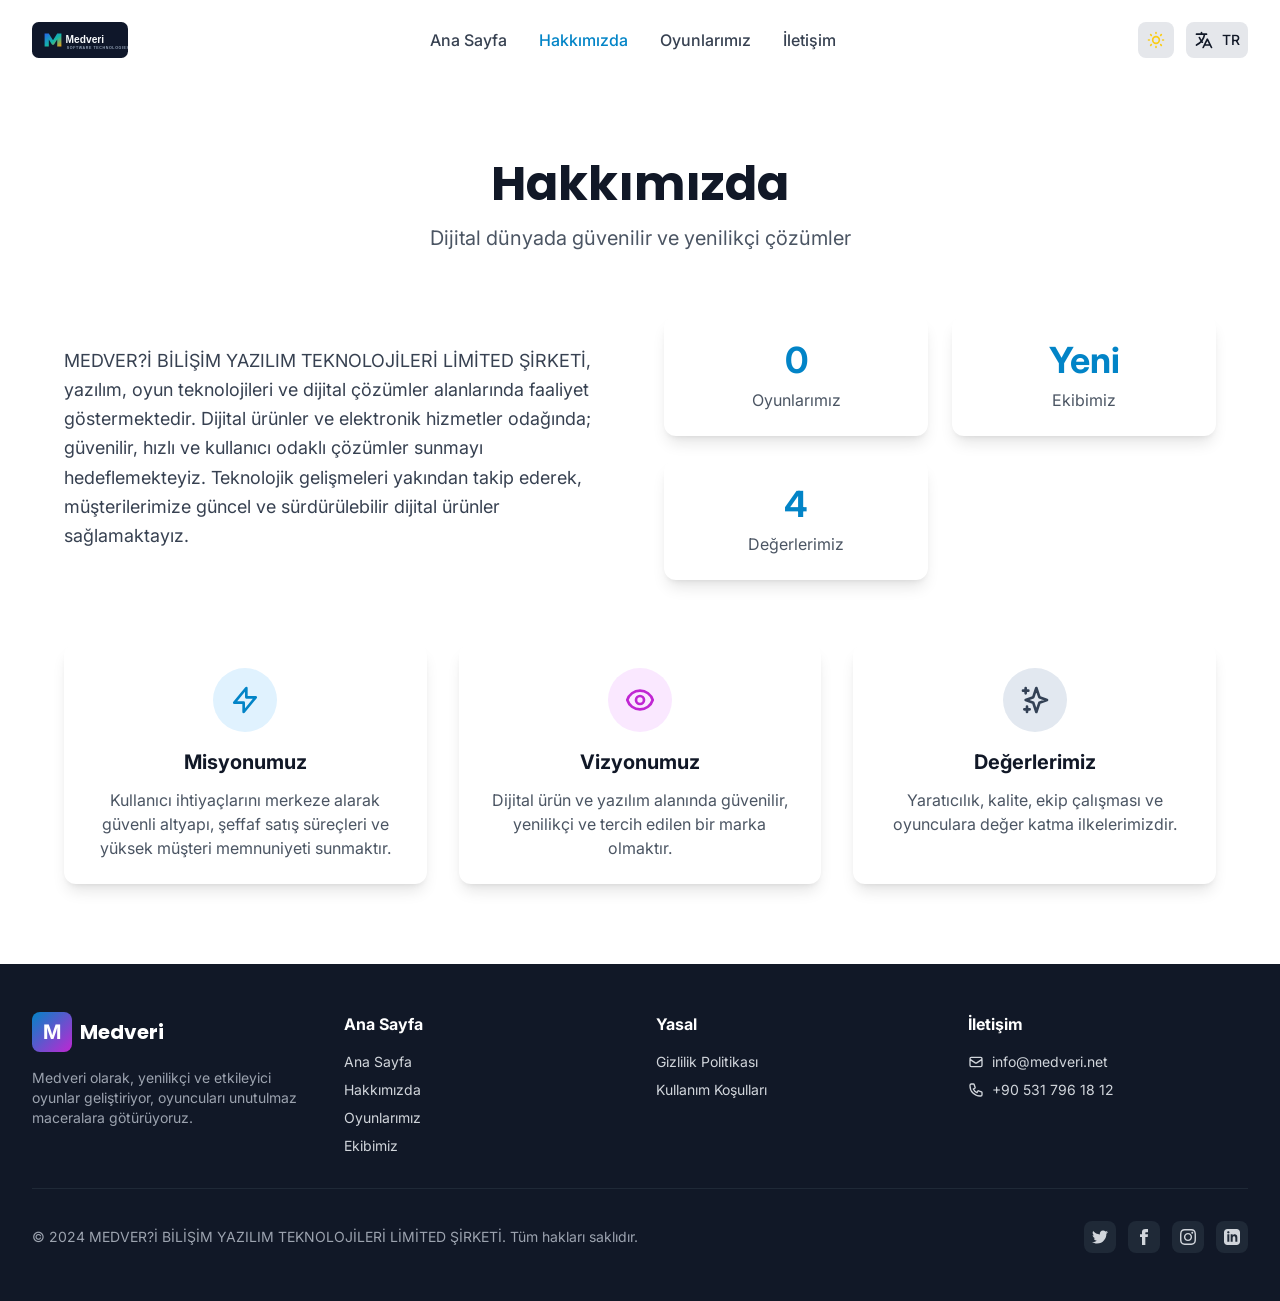
==== commit 1748a214: "Make Medveri pages static" ====
--- a/about/index.html
+++ b/about/index.html
@@ -1,3 +1 @@
-<!DOCTYPE html><html  lang="tr"><head><meta charset="utf-8"><meta name="viewport" content="width=device-width, initial-scale=1"><title>Hakkımızda - Medveri</title><link rel="preconnect" href="https://fonts.googleapis.com"><link rel="preconnect" href="https://fonts.gstatic.com" crossorigin><link rel="stylesheet" href="https://fonts.googleapis.com/css2?family=Inter:wght@300;400;500;600;700;800&family=Poppins:wght@400;500;600;700;800&display=swap"><link rel="stylesheet" href="/_nuxt/entry.gsQC4TxQ.css" crossorigin><link rel="preload" as="fetch" crossorigin="anonymous" href="/about/_payload.json?6480fdde-6809-44e0-91fd-1cd062bee790"><link rel="modulepreload" as="script" crossorigin href="/_nuxt/CScb3pnB.js"><link rel="modulepreload" as="script" crossorigin href="/_nuxt/ZPQQnOeP.js"><link rel="modulepreload" as="script" crossorigin href="/_nuxt/BuBOwwdI.js"><link rel="modulepreload" as="script" crossorigin href="/_nuxt/DlAUqK2U.js"><link rel="modulepreload" as="script" crossorigin href="/_nuxt/CT-DbBCA.js"><link rel="modulepreload" as="script" crossorigin href="/_nuxt/iWQaMqFH.js"><script type="module" src="/_nuxt/CScb3pnB.js" crossorigin></script><meta name="description" content="Medveri bili?im, yaz?l?m teknolojileri ve dijital ??z?mler alan?nda hizmet verir."><meta name="keywords" content="medveri, bili?im, yaz?l?m, dijital ??z?mler"><meta property="og:type" content="website"><meta property="og:title" content="Medveri"><meta property="og:description" content="Medveri bili?im, yaz?l?m teknolojileri ve dijital ??z?mler alan?nda hizmet verir."><meta property="og:image" content="https://medveri.net/logo.svg"><link rel="icon" type="image/svg+xml" href="/logo.svg"><script id="unhead:payload" type="application/json">{"titleTemplate":"%s - Medveri"}</script><script>"use strict";(()=>{const t=window,e=document.documentElement,c=["dark","light"],n=getStorageValue("localStorage","nuxt-color-mode")||"system";let i=n==="system"?u():n;const r=e.getAttribute("data-color-mode-forced");r&&(i=r),l(i),t["__NUXT_COLOR_MODE__"]={preference:n,value:i,getColorScheme:u,addColorScheme:l,removeColorScheme:d};function l(o){const s=""+o+"",a="";e.classList?e.classList.add(s):e.className+=" "+s,a&&e.setAttribute("data-"+a,o)}function d(o){const s=""+o+"",a="";e.classList?e.classList.remove(s):e.className=e.className.replace(new RegExp(s,"g"),""),a&&e.removeAttribute("data-"+a)}function f(o){return t.matchMedia("(prefers-color-scheme"+o+")")}function u(){if(t.matchMedia&&f("").media!=="not all"){for(const o of c)if(f(":"+o).matches)return o}return"dark"}})();function getStorageValue(t,e){switch(t){case"localStorage":return window.localStorage.getItem(e);case"sessionStorage":return window.sessionStorage.getItem(e);case"cookie":return getCookie(e);default:return null}}function getCookie(t){const c=("; "+window.document.cookie).split("; "+t+"=");if(c.length===2)return c.pop()?.split(";").shift()}</script></head><body><div id="__nuxt"><div class="min-h-screen"><nav class="fixed w-full top-0 z-50 transition-all duration-300 bg-transparent"><div class="container-custom"><div class="flex items-center justify-between h-20"><a href="/" class="flex items-center space-x-2"><img src="/logo.svg" alt="Medveri" class="h-24 w-24 rounded-lg object-contain drop-shadow-[0_0_8px_rgba(255,255,255,1)] drop-shadow-[0_0_15px_rgba(255,255,255,0.6)]" width="96" height="96"></a><div class="hidden md:flex items-center space-x-8"><!--[--><a href="/" class="text-gray-700 dark:text-gray-300 hover:text-primary-600 dark:hover:text-primary-400 transition-colors font-medium">Ana Sayfa</a><a aria-current="page" href="/about" class="text-primary-600 dark:text-primary-400 font-bold router-link-exact-active text-gray-700 dark:text-gray-300 hover:text-primary-600 dark:hover:text-primary-400 transition-colors font-medium">Hakkımızda</a><a href="/games" class="text-gray-700 dark:text-gray-300 hover:text-primary-600 dark:hover:text-primary-400 transition-colors font-medium">Oyunlarımız</a><a href="/contact" class="text-gray-700 dark:text-gray-300 hover:text-primary-600 dark:hover:text-primary-400 transition-colors font-medium">İletişim</a><!--]--></div><div class="flex items-center gap-3"><button class="p-2 rounded-lg bg-gray-200 dark:bg-gray-700 hover:bg-gray-300 dark:hover:bg-gray-600 transition-colors" aria-label="Tema Değiştir" title="Tema Değiştir"><svg xmlns="http://www.w3.org/2000/svg" class="h-5 w-5 text-yellow-400" fill="none" viewBox="0 0 24 24" stroke="currentColor"><path stroke-linecap="round" stroke-linejoin="round" stroke-width="2" d="M12 3v1m0 16v1m9-9h-1M4 12H3m15.364 6.364l-.707-.707M6.343 6.343l-.707-.707m12.728 0l-.707.707M6.343 17.657l-.707.707M16 12a4 4 0 11-8 0 4 4 0 018 0z"></path></svg></button><div class="relative"><button class="p-2 rounded-lg bg-gray-200 dark:bg-gray-700 hover:bg-gray-300 dark:hover:bg-gray-600 transition-colors flex items-center gap-2" aria-label="Dil Değiştir"><svg xmlns="http://www.w3.org/2000/svg" class="h-5 w-5" fill="none" viewBox="0 0 24 24" stroke="currentColor"><path stroke-linecap="round" stroke-linejoin="round" stroke-width="2" d="M3 5h12M9 3v2m1.048 9.5A18.022 18.022 0 016.412 9m6.088 9h7M11 21l5-10 5 10M12.751 5C11.783 10.77 8.07 15.61 3 18.129"></path></svg><span class="text-sm font-medium uppercase">tr</span></button><!----></div><button class="md:hidden p-2 rounded-lg bg-gray-200 dark:bg-gray-700 hover:bg-gray-300 dark:hover:bg-gray-600"><svg xmlns="http://www.w3.org/2000/svg" class="h-6 w-6" fill="none" viewBox="0 0 24 24" stroke="currentColor"><path stroke-linecap="round" stroke-linejoin="round" stroke-width="2" d="M4 6h16M4 12h16M4 18h16"></path></svg></button></div></div><!----></div></nav><!--[--><div class="pt-20"><section id="about" class="section bg-white dark:bg-gray-900"><div class="container-custom"><div class="text-center mb-16 animate-slide-up"><h2 class="section-title">Hakkımızda</h2><p class="section-subtitle">Dijital dünyada güvenilir ve yenilikçi çözümler</p></div><div class="grid md:grid-cols-2 gap-12 items-center mb-16"><div class="space-y-6 animate-slide-up"><p class="text-lg text-gray-700 dark:text-gray-300 leading-relaxed">MADVERİ BİLİŞİM YAZILIM TEKNOLOJİLERİ LİMİTED ŞİRKETİ, yazılım, oyun teknolojileri ve dijital çözümler alanlarında faaliyet göstermektedir. Dijital ürünler ve elektronik hizmetler odağında; güvenilir, hızlı ve kullanıcı odaklı çözümler sunmayı hedeflemekteyiz. Teknolojik gelişmeleri yakından takip ederek, müşterilerimize güncel ve sürdürülebilir dijital ürünler sağlamaktayız.</p></div><div class="grid grid-cols-2 gap-6 animate-slide-up"><div class="card text-center card-hover"><div class="text-4xl font-bold text-primary-600 mb-2">0</div><div class="text-gray-600 dark:text-gray-400">Oyunlarımız</div></div><div class="card text-center card-hover"><div class="text-4xl font-bold text-primary-600 mb-2">Yeni</div><div class="text-gray-600 dark:text-gray-400">Ekibimiz</div></div><div class="card text-center card-hover"><div class="text-4xl font-bold text-primary-600 mb-2">4</div><div class="text-gray-600 dark:text-gray-400">Değerlerimiz</div></div></div></div><div class="grid md:grid-cols-3 gap-8"><div class="card card-hover text-center animate-slide-up"><div class="w-16 h-16 bg-primary-100 dark:bg-primary-900/30 rounded-full flex items-center justify-center mx-auto mb-4"><svg xmlns="http://www.w3.org/2000/svg" class="h-8 w-8 text-primary-600" fill="none" viewBox="0 0 24 24" stroke="currentColor"><path stroke-linecap="round" stroke-linejoin="round" stroke-width="2" d="M13 10V3L4 14h7v7l9-11h-7z"></path></svg></div><h3 class="text-xl font-bold mb-3 text-gray-900 dark:text-white">Misyonumuz</h3><p class="text-gray-600 dark:text-gray-400">Kullanıcı ihtiyaçlarını merkeze alarak güvenli altyapı, şeffaf satış süreçleri ve yüksek müşteri memnuniyeti sunmaktır.</p></div><div class="card card-hover text-center animate-slide-up delay-100"><div class="w-16 h-16 bg-accent-100 dark:bg-accent-900/30 rounded-full flex items-center justify-center mx-auto mb-4"><svg xmlns="http://www.w3.org/2000/svg" class="h-8 w-8 text-accent-600" fill="none" viewBox="0 0 24 24" stroke="currentColor"><path stroke-linecap="round" stroke-linejoin="round" stroke-width="2" d="M15 12a3 3 0 11-6 0 3 3 0 016 0z"></path><path stroke-linecap="round" stroke-linejoin="round" stroke-width="2" d="M2.458 12C3.732 7.943 7.523 5 12 5c4.478 0 8.268 2.943 9.542 7-1.274 4.057-5.064 7-9.542 7-4.477 0-8.268-2.943-9.542-7z"></path></svg></div><h3 class="text-xl font-bold mb-3 text-gray-900 dark:text-white">Vizyonumuz</h3><p class="text-gray-600 dark:text-gray-400">Dijital ürün ve yazılım alanında güvenilir, yenilikçi ve tercih edilen bir marka olmaktır.</p></div><div class="card card-hover text-center animate-slide-up delay-200"><div class="w-16 h-16 bg-secondary-200 dark:bg-secondary-700 rounded-full flex items-center justify-center mx-auto mb-4"><svg xmlns="http://www.w3.org/2000/svg" class="h-8 w-8 text-secondary-700 dark:text-secondary-300" fill="none" viewBox="0 0 24 24" stroke="currentColor"><path stroke-linecap="round" stroke-linejoin="round" stroke-width="2" d="M5 3v4M3 5h4M6 17v4m-2-2h4m5-16l2.286 6.857L21 12l-5.714 2.143L13 21l-2.286-6.857L5 12l5.714-2.143L13 3z"></path></svg></div><h3 class="text-xl font-bold mb-3 text-gray-900 dark:text-white">Değerlerimiz</h3><p class="text-gray-600 dark:text-gray-400">Yaratıcılık, kalite, ekip çalışması ve oyunculara değer katma ilkelerimizdir.</p></div></div></div></section></div><!--]--><footer class="bg-gray-900 text-gray-300 py-12"><div class="container-custom"><div class="grid md:grid-cols-4 gap-8 mb-8"><div><div class="flex items-center space-x-2 mb-4"><div class="w-10 h-10 bg-gradient-to-br from-primary-600 to-accent-600 rounded-lg flex items-center justify-center"><span class="text-white font-bold text-xl">M</span></div><span class="text-xl font-bold font-display text-white"> Medveri </span></div><p class="text-sm text-gray-400">Medveri olarak, yenilikçi ve etkileyici oyunlar geliştiriyor, oyuncuları unutulmaz maceralara götürüyoruz.</p></div><div><h3 class="font-bold text-white mb-4">Ana Sayfa</h3><ul class="space-y-2 text-sm"><li><a href="#home" class="hover:text-primary-400 transition-colors">Ana Sayfa</a></li><li><a href="#about" class="hover:text-primary-400 transition-colors">Hakkımızda</a></li><li><a href="#games" class="hover:text-primary-400 transition-colors">Oyunlarımız</a></li><li><a href="#team" class="hover:text-primary-400 transition-colors">Ekibimiz</a></li></ul></div><div><h3 class="font-bold text-white mb-4">Yasal</h3><ul class="space-y-2 text-sm"><li><a href="#" class="hover:text-primary-400 transition-colors">Gizlilik Politikası</a></li><li><a href="#" class="hover:text-primary-400 transition-colors">Kullanım Koşulları</a></li></ul></div><div><h3 class="font-bold text-white mb-4">İletişim</h3><ul class="space-y-2 text-sm"><li class="flex items-center gap-2"><svg xmlns="http://www.w3.org/2000/svg" class="h-4 w-4" fill="none" viewBox="0 0 24 24" stroke="currentColor"><path stroke-linecap="round" stroke-linejoin="round" stroke-width="2" d="M3 8l7.89 5.26a2 2 0 002.22 0L21 8M5 19h14a2 2 0 002-2V7a2 2 0 00-2-2H5a2 2 0 00-2 2v10a2 2 0 002 2z"></path></svg><span>info@medveri.net</span></li><li class="flex items-center gap-2"><svg xmlns="http://www.w3.org/2000/svg" class="h-4 w-4" fill="none" viewBox="0 0 24 24" stroke="currentColor"><path stroke-linecap="round" stroke-linejoin="round" stroke-width="2" d="M3 5a2 2 0 012-2h3.28a1 1 0 01.948.684l1.498 4.493a1 1 0 01-.502 1.21l-2.257 1.13a11.042 11.042 0 005.516 5.516l1.13-2.257a1 1 0 011.21-.502l4.493 1.498a1 1 0 01.684.949V19a2 2 0 01-2 2h-1C9.716 21 3 14.284 3 6V5z"></path></svg><span>+90 531 796 18 12</span></li></ul></div></div><div class="border-t border-gray-800 pt-8 flex flex-col md:flex-row justify-between items-center gap-4"><p class="text-sm text-gray-400">© 2024 MADVERİ BİLİŞİM YAZILIM TEKNOLOJİLERİ LİMİTED ŞİRKETİ. Tüm hakları saklıdır.</p><div class="flex gap-3"><a href="#" class="w-8 h-8 bg-gray-800 rounded-lg flex items-center justify-center hover:bg-primary-600 transition-colors"><svg xmlns="http://www.w3.org/2000/svg" class="h-4 w-4" fill="currentColor" viewBox="0 0 24 24"><path d="M24 4.557c-.883.392-1.832.656-2.828.775 1.017-.609 1.798-1.574 2.165-2.724-.951.564-2.005.974-3.127 1.195-.897-.957-2.178-1.555-3.594-1.555-3.179 0-5.515 2.966-4.797 6.045-4.091-.205-7.719-2.165-10.148-5.144-1.29 2.213-.669 5.108 1.523 6.574-.806-.026-1.566-.247-2.229-.616-.054 2.281 1.581 4.415 3.949 4.89-.693.188-1.452.232-2.224.084.626 1.956 2.444 3.379 4.6 3.419-2.07 1.623-4.678 2.348-7.29 2.04 2.179 1.397 4.768 2.212 7.548 2.212 9.142 0 14.307-7.721 13.995-14.646.962-.695 1.797-1.562 2.457-2.549z"></path></svg></a><a href="#" class="w-8 h-8 bg-gray-800 rounded-lg flex items-center justify-center hover:bg-primary-600 transition-colors"><svg xmlns="http://www.w3.org/2000/svg" class="h-4 w-4" fill="currentColor" viewBox="0 0 24 24"><path d="M9 8h-3v4h3v12h5v-12h3.642l.358-4h-4v-1.667c0-.955.192-1.333 1.115-1.333h2.885v-5h-3.808c-3.596 0-5.192 1.583-5.192 4.615v3.385z"></path></svg></a><a href="#" class="w-8 h-8 bg-gray-800 rounded-lg flex items-center justify-center hover:bg-primary-600 transition-colors"><svg xmlns="http://www.w3.org/2000/svg" class="h-4 w-4" fill="currentColor" viewBox="0 0 24 24"><path d="M12 2.163c3.204 0 3.584.012 4.85.07 3.252.148 4.771 1.691 4.919 4.919.058 1.265.069 1.645.069 4.849 0 3.205-.012 3.584-.069 4.849-.149 3.225-1.664 4.771-4.919 4.919-1.266.058-1.644.07-4.85.07-3.204 0-3.584-.012-4.849-.07-3.26-.149-4.771-1.699-4.919-4.92-.058-1.265-.07-1.644-.07-4.849 0-3.204.013-3.583.07-4.849.149-3.227 1.664-4.771 4.919-4.919 1.266-.057 1.645-.069 4.849-.069zm0-2.163c-3.259 0-3.667.014-4.947.072-4.358.2-6.78 2.618-6.98 6.98-.059 1.281-.073 1.689-.073 4.948 0 3.259.014 3.668.072 4.948.2 4.358 2.618 6.78 6.98 6.98 1.281.058 1.689.072 4.948.072 3.259 0 3.668-.014 4.948-.072 4.354-.2 6.782-2.618 6.979-6.98.059-1.28.073-1.689.073-4.948 0-3.259-.014-3.667-.072-4.947-.196-4.354-2.617-6.78-6.979-6.98-1.281-.059-1.69-.073-4.949-.073zm0 5.838c-3.403 0-6.162 2.759-6.162 6.162s2.759 6.163 6.162 6.163 6.162-2.759 6.162-6.163c0-3.403-2.759-6.162-6.162-6.162zm0 10.162c-2.209 0-4-1.79-4-4 0-2.209 1.791-4 4-4s4 1.791 4 4c0 2.21-1.791 4-4 4zm6.406-11.845c-.796 0-1.441.645-1.441 1.44s.645 1.44 1.441 1.44c.795 0 1.439-.645 1.439-1.44s-.644-1.44-1.439-1.44z"></path></svg></a><a href="#" class="w-8 h-8 bg-gray-800 rounded-lg flex items-center justify-center hover:bg-primary-600 transition-colors"><svg xmlns="http://www.w3.org/2000/svg" class="h-4 w-4" fill="currentColor" viewBox="0 0 24 24"><path d="M19 0h-14c-2.761 0-5 2.239-5 5v14c0 2.761 2.239 5 5 5h14c2.762 0 5-2.239 5-5v-14c0-2.761-2.238-5-5-5zm-11 19h-3v-11h3v11zm-1.5-12.268c-.966 0-1.75-.79-1.75-1.764s.784-1.764 1.75-1.764 1.75.79 1.75 1.764-.783 1.764-1.75 1.764zm13.5 12.268h-3v-5.604c0-3.368-4-3.113-4 0v5.604h-3v-11h3v1.765c1.396-2.586 7-2.777 7 2.476v6.759z"></path></svg></a></div></div></div></footer></div></div><div id="teleports"></div><script>window.__NUXT__={};window.__NUXT__.config={public:{i18n:{baseUrl:"",defaultLocale:"tr",rootRedirect:"",redirectStatusCode:302,skipSettingLocaleOnNavigate:false,locales:[{code:"tr",name:"Türkçe",language:""},{code:"en",name:"English",language:""}],detectBrowserLanguage:{alwaysRedirect:false,cookieCrossOrigin:false,cookieDomain:"",cookieKey:"i18n_redirected",cookieSecure:false,fallbackLocale:"",redirectOn:"root",useCookie:true},experimental:{localeDetector:"",typedPages:true,typedOptionsAndMessages:false,alternateLinkCanonicalQueries:true,devCache:false,cacheLifetime:"",stripMessagesPayload:false,preload:false,strictSeo:false,nitroContextDetection:true,httpCacheDuration:10},domainLocales:{tr:{domain:""},en:{domain:""}}}},app:{baseURL:"/",buildId:"6480fdde-6809-44e0-91fd-1cd062bee790",buildAssetsDir:"/_nuxt/",cdnURL:""}}</script><script type="application/json" data-nuxt-data="nuxt-app" data-ssr="true" id="__NUXT_DATA__" data-src="/about/_payload.json?6480fdde-6809-44e0-91fd-1cd062bee790">[{"state":1,"once":13,"_errors":14,"serverRendered":5,"path":16,"prerenderedAt":17},["Reactive",2],{"$scolor-mode":3,"$si18n:cached-locale-configs":7,"$si18n:resolved-locale":12},{"preference":4,"value":4,"unknown":5,"forced":6},"system",true,false,{"tr":8,"en":10},{"fallbacks":9,"cacheable":5},[],{"fallbacks":11,"cacheable":5},[],"",["Set"],["ShallowReactive",15],{},"/about",1772565065338]</script><script>
-(()=>{let scheduled=false;function textOf(el){return (el&&el.textContent||'').trim().toLowerCase()}function fixMedveri(){scheduled=false;document.title=document.title.replace(/Medveri\s*-\s*Medveri/g,'Medveri');document.querySelectorAll('img[alt]').forEach(img=>{img.alt='Medveri'});document.querySelectorAll('section').forEach(section=>{const heading=Array.from(section.querySelectorAll('h1,h2')).find(h=>/oyunlar|games/i.test(textOf(h)));if(!heading)return;const grids=Array.from(section.querySelectorAll('.grid')).filter(g=>!g.querySelector('form')&&!g.className.includes('md:grid-cols-4'));const grid=grids[grids.length-1];if(!grid||grid.dataset.medveriEmptyGames==='1')return;grid.dataset.medveriEmptyGames='1';grid.innerHTML='<div class="card text-center md:col-span-2 lg:col-span-3"><h3 class="text-xl font-bold mb-2 text-gray-900 dark:text-white">Henüz yayınlanmış oyun bulunmuyor</h3><p class="text-gray-600 dark:text-gray-400">Medveri projeleri yakında burada listelenecek.</p></div>'})}function schedule(){if(scheduled)return;scheduled=true;requestAnimationFrame(fixMedveri)}new MutationObserver(schedule).observe(document.documentElement,{childList:true,subtree:true});window.addEventListener('popstate',schedule);window.addEventListener('hashchange',schedule);schedule();setTimeout(schedule,500);setTimeout(schedule,1500)})();
-</script></body></html>+<!DOCTYPE html><html  lang="tr"><head><meta charset="utf-8"><meta name="viewport" content="width=device-width, initial-scale=1"><title>Hakkımızda - Medveri</title><link rel="preconnect" href="https://fonts.googleapis.com"><link rel="preconnect" href="https://fonts.gstatic.com" crossorigin><link rel="stylesheet" href="https://fonts.googleapis.com/css2?family=Inter:wght@300;400;500;600;700;800&family=Poppins:wght@400;500;600;700;800&display=swap"><link rel="stylesheet" href="/_nuxt/entry.gsQC4TxQ.css" crossorigin><meta name="description" content="Medveri bili?im, yaz?l?m teknolojileri ve dijital ??z?mler alan?nda hizmet verir."><meta name="keywords" content="medveri, bili?im, yaz?l?m, dijital ??z?mler"><meta property="og:type" content="website"><meta property="og:title" content="Medveri"><meta property="og:description" content="Medveri bili?im, yaz?l?m teknolojileri ve dijital ??z?mler alan?nda hizmet verir."><meta property="og:image" content="https://medveri.net/logo.svg"><link rel="icon" type="image/svg+xml" href="/logo.svg"><script id="unhead:payload" type="application/json">{"titleTemplate":"%s - Medveri"}</script></head><body><div id="__nuxt"><div class="min-h-screen"><nav class="fixed w-full top-0 z-50 transition-all duration-300 bg-transparent"><div class="container-custom"><div class="flex items-center justify-between h-20"><a href="/" class="flex items-center space-x-2"><img src="/logo.svg" alt="Medveri" class="h-24 w-24 rounded-lg object-contain drop-shadow-[0_0_8px_rgba(255,255,255,1)] drop-shadow-[0_0_15px_rgba(255,255,255,0.6)]" width="96" height="96"></a><div class="hidden md:flex items-center space-x-8"><!--[--><a href="/" class="text-gray-700 dark:text-gray-300 hover:text-primary-600 dark:hover:text-primary-400 transition-colors font-medium">Ana Sayfa</a><a aria-current="page" href="/about/" class="text-primary-600 dark:text-primary-400 font-bold router-link-exact-active text-gray-700 dark:text-gray-300 hover:text-primary-600 dark:hover:text-primary-400 transition-colors font-medium">Hakkımızda</a><a href="/games/" class="text-gray-700 dark:text-gray-300 hover:text-primary-600 dark:hover:text-primary-400 transition-colors font-medium">Oyunlarımız</a><a href="/contact/" class="text-gray-700 dark:text-gray-300 hover:text-primary-600 dark:hover:text-primary-400 transition-colors font-medium">İletişim</a><!--]--></div><div class="flex items-center gap-3"><button class="p-2 rounded-lg bg-gray-200 dark:bg-gray-700 hover:bg-gray-300 dark:hover:bg-gray-600 transition-colors" aria-label="Tema Değiştir" title="Tema Değiştir"><svg xmlns="http://www.w3.org/2000/svg" class="h-5 w-5 text-yellow-400" fill="none" viewBox="0 0 24 24" stroke="currentColor"><path stroke-linecap="round" stroke-linejoin="round" stroke-width="2" d="M12 3v1m0 16v1m9-9h-1M4 12H3m15.364 6.364l-.707-.707M6.343 6.343l-.707-.707m12.728 0l-.707.707M6.343 17.657l-.707.707M16 12a4 4 0 11-8 0 4 4 0 018 0z"></path></svg></button><div class="relative"><button class="p-2 rounded-lg bg-gray-200 dark:bg-gray-700 hover:bg-gray-300 dark:hover:bg-gray-600 transition-colors flex items-center gap-2" aria-label="Dil Değiştir"><svg xmlns="http://www.w3.org/2000/svg" class="h-5 w-5" fill="none" viewBox="0 0 24 24" stroke="currentColor"><path stroke-linecap="round" stroke-linejoin="round" stroke-width="2" d="M3 5h12M9 3v2m1.048 9.5A18.022 18.022 0 016.412 9m6.088 9h7M11 21l5-10 5 10M12.751 5C11.783 10.77 8.07 15.61 3 18.129"></path></svg><span class="text-sm font-medium uppercase">tr</span></button><!----></div><button class="md:hidden p-2 rounded-lg bg-gray-200 dark:bg-gray-700 hover:bg-gray-300 dark:hover:bg-gray-600"><svg xmlns="http://www.w3.org/2000/svg" class="h-6 w-6" fill="none" viewBox="0 0 24 24" stroke="currentColor"><path stroke-linecap="round" stroke-linejoin="round" stroke-width="2" d="M4 6h16M4 12h16M4 18h16"></path></svg></button></div></div><!----></div></nav><!--[--><div class="pt-20"><section id="about" class="section bg-white dark:bg-gray-900"><div class="container-custom"><div class="text-center mb-16 animate-slide-up"><h2 class="section-title">Hakkımızda</h2><p class="section-subtitle">Dijital dünyada güvenilir ve yenilikçi çözümler</p></div><div class="grid md:grid-cols-2 gap-12 items-center mb-16"><div class="space-y-6 animate-slide-up"><p class="text-lg text-gray-700 dark:text-gray-300 leading-relaxed">MEDVER?İ BİLİŞİM YAZILIM TEKNOLOJİLERİ LİMİTED ŞİRKETİ, yazılım, oyun teknolojileri ve dijital çözümler alanlarında faaliyet göstermektedir. Dijital ürünler ve elektronik hizmetler odağında; güvenilir, hızlı ve kullanıcı odaklı çözümler sunmayı hedeflemekteyiz. Teknolojik gelişmeleri yakından takip ederek, müşterilerimize güncel ve sürdürülebilir dijital ürünler sağlamaktayız.</p></div><div class="grid grid-cols-2 gap-6 animate-slide-up"><div class="card text-center card-hover"><div class="text-4xl font-bold text-primary-600 mb-2">0</div><div class="text-gray-600 dark:text-gray-400">Oyunlarımız</div></div><div class="card text-center card-hover"><div class="text-4xl font-bold text-primary-600 mb-2">Yeni</div><div class="text-gray-600 dark:text-gray-400">Ekibimiz</div></div><div class="card text-center card-hover"><div class="text-4xl font-bold text-primary-600 mb-2">4</div><div class="text-gray-600 dark:text-gray-400">Değerlerimiz</div></div></div></div><div class="grid md:grid-cols-3 gap-8"><div class="card card-hover text-center animate-slide-up"><div class="w-16 h-16 bg-primary-100 dark:bg-primary-900/30 rounded-full flex items-center justify-center mx-auto mb-4"><svg xmlns="http://www.w3.org/2000/svg" class="h-8 w-8 text-primary-600" fill="none" viewBox="0 0 24 24" stroke="currentColor"><path stroke-linecap="round" stroke-linejoin="round" stroke-width="2" d="M13 10V3L4 14h7v7l9-11h-7z"></path></svg></div><h3 class="text-xl font-bold mb-3 text-gray-900 dark:text-white">Misyonumuz</h3><p class="text-gray-600 dark:text-gray-400">Kullanıcı ihtiyaçlarını merkeze alarak güvenli altyapı, şeffaf satış süreçleri ve yüksek müşteri memnuniyeti sunmaktır.</p></div><div class="card card-hover text-center animate-slide-up delay-100"><div class="w-16 h-16 bg-accent-100 dark:bg-accent-900/30 rounded-full flex items-center justify-center mx-auto mb-4"><svg xmlns="http://www.w3.org/2000/svg" class="h-8 w-8 text-accent-600" fill="none" viewBox="0 0 24 24" stroke="currentColor"><path stroke-linecap="round" stroke-linejoin="round" stroke-width="2" d="M15 12a3 3 0 11-6 0 3 3 0 016 0z"></path><path stroke-linecap="round" stroke-linejoin="round" stroke-width="2" d="M2.458 12C3.732 7.943 7.523 5 12 5c4.478 0 8.268 2.943 9.542 7-1.274 4.057-5.064 7-9.542 7-4.477 0-8.268-2.943-9.542-7z"></path></svg></div><h3 class="text-xl font-bold mb-3 text-gray-900 dark:text-white">Vizyonumuz</h3><p class="text-gray-600 dark:text-gray-400">Dijital ürün ve yazılım alanında güvenilir, yenilikçi ve tercih edilen bir marka olmaktır.</p></div><div class="card card-hover text-center animate-slide-up delay-200"><div class="w-16 h-16 bg-secondary-200 dark:bg-secondary-700 rounded-full flex items-center justify-center mx-auto mb-4"><svg xmlns="http://www.w3.org/2000/svg" class="h-8 w-8 text-secondary-700 dark:text-secondary-300" fill="none" viewBox="0 0 24 24" stroke="currentColor"><path stroke-linecap="round" stroke-linejoin="round" stroke-width="2" d="M5 3v4M3 5h4M6 17v4m-2-2h4m5-16l2.286 6.857L21 12l-5.714 2.143L13 21l-2.286-6.857L5 12l5.714-2.143L13 3z"></path></svg></div><h3 class="text-xl font-bold mb-3 text-gray-900 dark:text-white">Değerlerimiz</h3><p class="text-gray-600 dark:text-gray-400">Yaratıcılık, kalite, ekip çalışması ve oyunculara değer katma ilkelerimizdir.</p></div></div></div></section></div><!--]--><footer class="bg-gray-900 text-gray-300 py-12"><div class="container-custom"><div class="grid md:grid-cols-4 gap-8 mb-8"><div><div class="flex items-center space-x-2 mb-4"><div class="w-10 h-10 bg-gradient-to-br from-primary-600 to-accent-600 rounded-lg flex items-center justify-center"><span class="text-white font-bold text-xl">M</span></div><span class="text-xl font-bold font-display text-white"> Medveri </span></div><p class="text-sm text-gray-400">Medveri olarak, yenilikçi ve etkileyici oyunlar geliştiriyor, oyuncuları unutulmaz maceralara götürüyoruz.</p></div><div><h3 class="font-bold text-white mb-4">Ana Sayfa</h3><ul class="space-y-2 text-sm"><li><a href="/" class="hover:text-primary-400 transition-colors">Ana Sayfa</a></li><li><a href="/about/" class="hover:text-primary-400 transition-colors">Hakkımızda</a></li><li><a href="/games/" class="hover:text-primary-400 transition-colors">Oyunlarımız</a></li><li><a href="/about/" class="hover:text-primary-400 transition-colors">Ekibimiz</a></li></ul></div><div><h3 class="font-bold text-white mb-4">Yasal</h3><ul class="space-y-2 text-sm"><li><a href="#" class="hover:text-primary-400 transition-colors">Gizlilik Politikası</a></li><li><a href="#" class="hover:text-primary-400 transition-colors">Kullanım Koşulları</a></li></ul></div><div><h3 class="font-bold text-white mb-4">İletişim</h3><ul class="space-y-2 text-sm"><li class="flex items-center gap-2"><svg xmlns="http://www.w3.org/2000/svg" class="h-4 w-4" fill="none" viewBox="0 0 24 24" stroke="currentColor"><path stroke-linecap="round" stroke-linejoin="round" stroke-width="2" d="M3 8l7.89 5.26a2 2 0 002.22 0L21 8M5 19h14a2 2 0 002-2V7a2 2 0 00-2-2H5a2 2 0 00-2 2v10a2 2 0 002 2z"></path></svg><span>info@medveri.net</span></li><li class="flex items-center gap-2"><svg xmlns="http://www.w3.org/2000/svg" class="h-4 w-4" fill="none" viewBox="0 0 24 24" stroke="currentColor"><path stroke-linecap="round" stroke-linejoin="round" stroke-width="2" d="M3 5a2 2 0 012-2h3.28a1 1 0 01.948.684l1.498 4.493a1 1 0 01-.502 1.21l-2.257 1.13a11.042 11.042 0 005.516 5.516l1.13-2.257a1 1 0 011.21-.502l4.493 1.498a1 1 0 01.684.949V19a2 2 0 01-2 2h-1C9.716 21 3 14.284 3 6V5z"></path></svg><span>+90 531 796 18 12</span></li></ul></div></div><div class="border-t border-gray-800 pt-8 flex flex-col md:flex-row justify-between items-center gap-4"><p class="text-sm text-gray-400">© 2024 MEDVER?İ BİLİŞİM YAZILIM TEKNOLOJİLERİ LİMİTED ŞİRKETİ. Tüm hakları saklıdır.</p><div class="flex gap-3"><a href="#" class="w-8 h-8 bg-gray-800 rounded-lg flex items-center justify-center hover:bg-primary-600 transition-colors"><svg xmlns="http://www.w3.org/2000/svg" class="h-4 w-4" fill="currentColor" viewBox="0 0 24 24"><path d="M24 4.557c-.883.392-1.832.656-2.828.775 1.017-.609 1.798-1.574 2.165-2.724-.951.564-2.005.974-3.127 1.195-.897-.957-2.178-1.555-3.594-1.555-3.179 0-5.515 2.966-4.797 6.045-4.091-.205-7.719-2.165-10.148-5.144-1.29 2.213-.669 5.108 1.523 6.574-.806-.026-1.566-.247-2.229-.616-.054 2.281 1.581 4.415 3.949 4.89-.693.188-1.452.232-2.224.084.626 1.956 2.444 3.379 4.6 3.419-2.07 1.623-4.678 2.348-7.29 2.04 2.179 1.397 4.768 2.212 7.548 2.212 9.142 0 14.307-7.721 13.995-14.646.962-.695 1.797-1.562 2.457-2.549z"></path></svg></a><a href="#" class="w-8 h-8 bg-gray-800 rounded-lg flex items-center justify-center hover:bg-primary-600 transition-colors"><svg xmlns="http://www.w3.org/2000/svg" class="h-4 w-4" fill="currentColor" viewBox="0 0 24 24"><path d="M9 8h-3v4h3v12h5v-12h3.642l.358-4h-4v-1.667c0-.955.192-1.333 1.115-1.333h2.885v-5h-3.808c-3.596 0-5.192 1.583-5.192 4.615v3.385z"></path></svg></a><a href="#" class="w-8 h-8 bg-gray-800 rounded-lg flex items-center justify-center hover:bg-primary-600 transition-colors"><svg xmlns="http://www.w3.org/2000/svg" class="h-4 w-4" fill="currentColor" viewBox="0 0 24 24"><path d="M12 2.163c3.204 0 3.584.012 4.85.07 3.252.148 4.771 1.691 4.919 4.919.058 1.265.069 1.645.069 4.849 0 3.205-.012 3.584-.069 4.849-.149 3.225-1.664 4.771-4.919 4.919-1.266.058-1.644.07-4.85.07-3.204 0-3.584-.012-4.849-.07-3.26-.149-4.771-1.699-4.919-4.92-.058-1.265-.07-1.644-.07-4.849 0-3.204.013-3.583.07-4.849.149-3.227 1.664-4.771 4.919-4.919 1.266-.057 1.645-.069 4.849-.069zm0-2.163c-3.259 0-3.667.014-4.947.072-4.358.2-6.78 2.618-6.98 6.98-.059 1.281-.073 1.689-.073 4.948 0 3.259.014 3.668.072 4.948.2 4.358 2.618 6.78 6.98 6.98 1.281.058 1.689.072 4.948.072 3.259 0 3.668-.014 4.948-.072 4.354-.2 6.782-2.618 6.979-6.98.059-1.28.073-1.689.073-4.948 0-3.259-.014-3.667-.072-4.947-.196-4.354-2.617-6.78-6.979-6.98-1.281-.059-1.69-.073-4.949-.073zm0 5.838c-3.403 0-6.162 2.759-6.162 6.162s2.759 6.163 6.162 6.163 6.162-2.759 6.162-6.163c0-3.403-2.759-6.162-6.162-6.162zm0 10.162c-2.209 0-4-1.79-4-4 0-2.209 1.791-4 4-4s4 1.791 4 4c0 2.21-1.791 4-4 4zm6.406-11.845c-.796 0-1.441.645-1.441 1.44s.645 1.44 1.441 1.44c.795 0 1.439-.645 1.439-1.44s-.644-1.44-1.439-1.44z"></path></svg></a><a href="#" class="w-8 h-8 bg-gray-800 rounded-lg flex items-center justify-center hover:bg-primary-600 transition-colors"><svg xmlns="http://www.w3.org/2000/svg" class="h-4 w-4" fill="currentColor" viewBox="0 0 24 24"><path d="M19 0h-14c-2.761 0-5 2.239-5 5v14c0 2.761 2.239 5 5 5h14c2.762 0 5-2.239 5-5v-14c0-2.761-2.238-5-5-5zm-11 19h-3v-11h3v11zm-1.5-12.268c-.966 0-1.75-.79-1.75-1.764s.784-1.764 1.75-1.764 1.75.79 1.75 1.764-.783 1.764-1.75 1.764zm13.5 12.268h-3v-5.604c0-3.368-4-3.113-4 0v5.604h-3v-11h3v1.765c1.396-2.586 7-2.777 7 2.476v6.759z"></path></svg></a></div></div></div></footer></div></div><div id="teleports"></div></body></html>
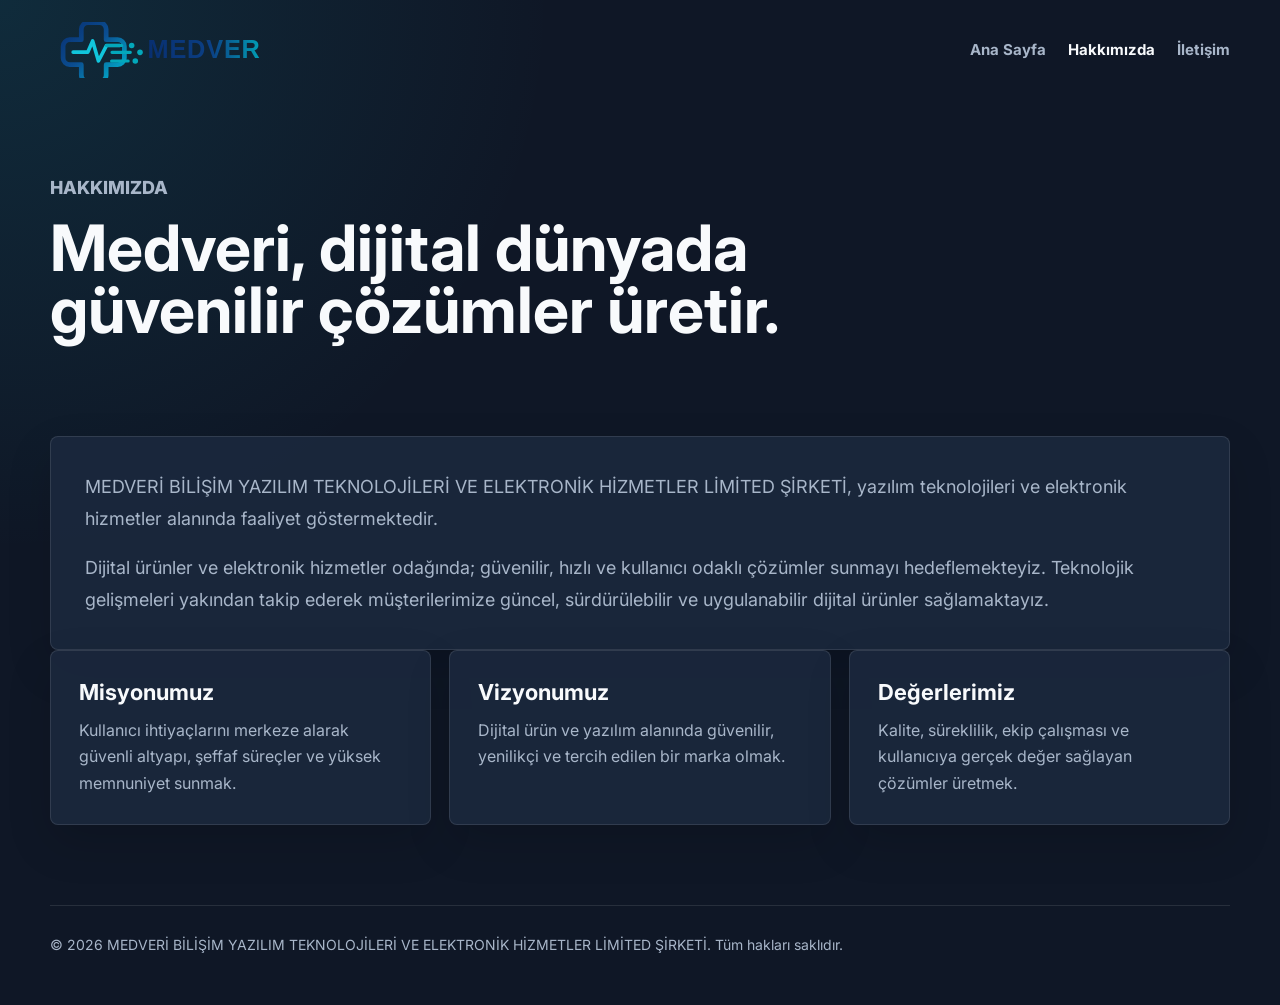
==== commit 7e768cb4: "Simplify Medveri site content" ====
--- a/about/index.html
+++ b/about/index.html
@@ -1 +1,57 @@
-<!DOCTYPE html><html  lang="tr"><head><meta charset="utf-8"><meta name="viewport" content="width=device-width, initial-scale=1"><title>Hakkımızda - Medveri</title><link rel="preconnect" href="https://fonts.googleapis.com"><link rel="preconnect" href="https://fonts.gstatic.com" crossorigin><link rel="stylesheet" href="https://fonts.googleapis.com/css2?family=Inter:wght@300;400;500;600;700;800&family=Poppins:wght@400;500;600;700;800&display=swap"><link rel="stylesheet" href="/_nuxt/entry.gsQC4TxQ.css" crossorigin><meta name="description" content="Medveri bili?im, yaz?l?m teknolojileri ve dijital ??z?mler alan?nda hizmet verir."><meta name="keywords" content="medveri, bili?im, yaz?l?m, dijital ??z?mler"><meta property="og:type" content="website"><meta property="og:title" content="Medveri"><meta property="og:description" content="Medveri bili?im, yaz?l?m teknolojileri ve dijital ??z?mler alan?nda hizmet verir."><meta property="og:image" content="https://medveri.net/logo.svg"><link rel="icon" type="image/svg+xml" href="/logo.svg"><script id="unhead:payload" type="application/json">{"titleTemplate":"%s - Medveri"}</script></head><body><div id="__nuxt"><div class="min-h-screen"><nav class="fixed w-full top-0 z-50 transition-all duration-300 bg-transparent"><div class="container-custom"><div class="flex items-center justify-between h-20"><a href="/" class="flex items-center space-x-2"><img src="/logo.svg" alt="Medveri" class="h-24 w-24 rounded-lg object-contain drop-shadow-[0_0_8px_rgba(255,255,255,1)] drop-shadow-[0_0_15px_rgba(255,255,255,0.6)]" width="96" height="96"></a><div class="hidden md:flex items-center space-x-8"><!--[--><a href="/" class="text-gray-700 dark:text-gray-300 hover:text-primary-600 dark:hover:text-primary-400 transition-colors font-medium">Ana Sayfa</a><a aria-current="page" href="/about/" class="text-primary-600 dark:text-primary-400 font-bold router-link-exact-active text-gray-700 dark:text-gray-300 hover:text-primary-600 dark:hover:text-primary-400 transition-colors font-medium">Hakkımızda</a><a href="/games/" class="text-gray-700 dark:text-gray-300 hover:text-primary-600 dark:hover:text-primary-400 transition-colors font-medium">Oyunlarımız</a><a href="/contact/" class="text-gray-700 dark:text-gray-300 hover:text-primary-600 dark:hover:text-primary-400 transition-colors font-medium">İletişim</a><!--]--></div><div class="flex items-center gap-3"><button class="p-2 rounded-lg bg-gray-200 dark:bg-gray-700 hover:bg-gray-300 dark:hover:bg-gray-600 transition-colors" aria-label="Tema Değiştir" title="Tema Değiştir"><svg xmlns="http://www.w3.org/2000/svg" class="h-5 w-5 text-yellow-400" fill="none" viewBox="0 0 24 24" stroke="currentColor"><path stroke-linecap="round" stroke-linejoin="round" stroke-width="2" d="M12 3v1m0 16v1m9-9h-1M4 12H3m15.364 6.364l-.707-.707M6.343 6.343l-.707-.707m12.728 0l-.707.707M6.343 17.657l-.707.707M16 12a4 4 0 11-8 0 4 4 0 018 0z"></path></svg></button><div class="relative"><button class="p-2 rounded-lg bg-gray-200 dark:bg-gray-700 hover:bg-gray-300 dark:hover:bg-gray-600 transition-colors flex items-center gap-2" aria-label="Dil Değiştir"><svg xmlns="http://www.w3.org/2000/svg" class="h-5 w-5" fill="none" viewBox="0 0 24 24" stroke="currentColor"><path stroke-linecap="round" stroke-linejoin="round" stroke-width="2" d="M3 5h12M9 3v2m1.048 9.5A18.022 18.022 0 016.412 9m6.088 9h7M11 21l5-10 5 10M12.751 5C11.783 10.77 8.07 15.61 3 18.129"></path></svg><span class="text-sm font-medium uppercase">tr</span></button><!----></div><button class="md:hidden p-2 rounded-lg bg-gray-200 dark:bg-gray-700 hover:bg-gray-300 dark:hover:bg-gray-600"><svg xmlns="http://www.w3.org/2000/svg" class="h-6 w-6" fill="none" viewBox="0 0 24 24" stroke="currentColor"><path stroke-linecap="round" stroke-linejoin="round" stroke-width="2" d="M4 6h16M4 12h16M4 18h16"></path></svg></button></div></div><!----></div></nav><!--[--><div class="pt-20"><section id="about" class="section bg-white dark:bg-gray-900"><div class="container-custom"><div class="text-center mb-16 animate-slide-up"><h2 class="section-title">Hakkımızda</h2><p class="section-subtitle">Dijital dünyada güvenilir ve yenilikçi çözümler</p></div><div class="grid md:grid-cols-2 gap-12 items-center mb-16"><div class="space-y-6 animate-slide-up"><p class="text-lg text-gray-700 dark:text-gray-300 leading-relaxed">MEDVER?İ BİLİŞİM YAZILIM TEKNOLOJİLERİ LİMİTED ŞİRKETİ, yazılım, oyun teknolojileri ve dijital çözümler alanlarında faaliyet göstermektedir. Dijital ürünler ve elektronik hizmetler odağında; güvenilir, hızlı ve kullanıcı odaklı çözümler sunmayı hedeflemekteyiz. Teknolojik gelişmeleri yakından takip ederek, müşterilerimize güncel ve sürdürülebilir dijital ürünler sağlamaktayız.</p></div><div class="grid grid-cols-2 gap-6 animate-slide-up"><div class="card text-center card-hover"><div class="text-4xl font-bold text-primary-600 mb-2">0</div><div class="text-gray-600 dark:text-gray-400">Oyunlarımız</div></div><div class="card text-center card-hover"><div class="text-4xl font-bold text-primary-600 mb-2">Yeni</div><div class="text-gray-600 dark:text-gray-400">Ekibimiz</div></div><div class="card text-center card-hover"><div class="text-4xl font-bold text-primary-600 mb-2">4</div><div class="text-gray-600 dark:text-gray-400">Değerlerimiz</div></div></div></div><div class="grid md:grid-cols-3 gap-8"><div class="card card-hover text-center animate-slide-up"><div class="w-16 h-16 bg-primary-100 dark:bg-primary-900/30 rounded-full flex items-center justify-center mx-auto mb-4"><svg xmlns="http://www.w3.org/2000/svg" class="h-8 w-8 text-primary-600" fill="none" viewBox="0 0 24 24" stroke="currentColor"><path stroke-linecap="round" stroke-linejoin="round" stroke-width="2" d="M13 10V3L4 14h7v7l9-11h-7z"></path></svg></div><h3 class="text-xl font-bold mb-3 text-gray-900 dark:text-white">Misyonumuz</h3><p class="text-gray-600 dark:text-gray-400">Kullanıcı ihtiyaçlarını merkeze alarak güvenli altyapı, şeffaf satış süreçleri ve yüksek müşteri memnuniyeti sunmaktır.</p></div><div class="card card-hover text-center animate-slide-up delay-100"><div class="w-16 h-16 bg-accent-100 dark:bg-accent-900/30 rounded-full flex items-center justify-center mx-auto mb-4"><svg xmlns="http://www.w3.org/2000/svg" class="h-8 w-8 text-accent-600" fill="none" viewBox="0 0 24 24" stroke="currentColor"><path stroke-linecap="round" stroke-linejoin="round" stroke-width="2" d="M15 12a3 3 0 11-6 0 3 3 0 016 0z"></path><path stroke-linecap="round" stroke-linejoin="round" stroke-width="2" d="M2.458 12C3.732 7.943 7.523 5 12 5c4.478 0 8.268 2.943 9.542 7-1.274 4.057-5.064 7-9.542 7-4.477 0-8.268-2.943-9.542-7z"></path></svg></div><h3 class="text-xl font-bold mb-3 text-gray-900 dark:text-white">Vizyonumuz</h3><p class="text-gray-600 dark:text-gray-400">Dijital ürün ve yazılım alanında güvenilir, yenilikçi ve tercih edilen bir marka olmaktır.</p></div><div class="card card-hover text-center animate-slide-up delay-200"><div class="w-16 h-16 bg-secondary-200 dark:bg-secondary-700 rounded-full flex items-center justify-center mx-auto mb-4"><svg xmlns="http://www.w3.org/2000/svg" class="h-8 w-8 text-secondary-700 dark:text-secondary-300" fill="none" viewBox="0 0 24 24" stroke="currentColor"><path stroke-linecap="round" stroke-linejoin="round" stroke-width="2" d="M5 3v4M3 5h4M6 17v4m-2-2h4m5-16l2.286 6.857L21 12l-5.714 2.143L13 21l-2.286-6.857L5 12l5.714-2.143L13 3z"></path></svg></div><h3 class="text-xl font-bold mb-3 text-gray-900 dark:text-white">Değerlerimiz</h3><p class="text-gray-600 dark:text-gray-400">Yaratıcılık, kalite, ekip çalışması ve oyunculara değer katma ilkelerimizdir.</p></div></div></div></section></div><!--]--><footer class="bg-gray-900 text-gray-300 py-12"><div class="container-custom"><div class="grid md:grid-cols-4 gap-8 mb-8"><div><div class="flex items-center space-x-2 mb-4"><div class="w-10 h-10 bg-gradient-to-br from-primary-600 to-accent-600 rounded-lg flex items-center justify-center"><span class="text-white font-bold text-xl">M</span></div><span class="text-xl font-bold font-display text-white"> Medveri </span></div><p class="text-sm text-gray-400">Medveri olarak, yenilikçi ve etkileyici oyunlar geliştiriyor, oyuncuları unutulmaz maceralara götürüyoruz.</p></div><div><h3 class="font-bold text-white mb-4">Ana Sayfa</h3><ul class="space-y-2 text-sm"><li><a href="/" class="hover:text-primary-400 transition-colors">Ana Sayfa</a></li><li><a href="/about/" class="hover:text-primary-400 transition-colors">Hakkımızda</a></li><li><a href="/games/" class="hover:text-primary-400 transition-colors">Oyunlarımız</a></li><li><a href="/about/" class="hover:text-primary-400 transition-colors">Ekibimiz</a></li></ul></div><div><h3 class="font-bold text-white mb-4">Yasal</h3><ul class="space-y-2 text-sm"><li><a href="#" class="hover:text-primary-400 transition-colors">Gizlilik Politikası</a></li><li><a href="#" class="hover:text-primary-400 transition-colors">Kullanım Koşulları</a></li></ul></div><div><h3 class="font-bold text-white mb-4">İletişim</h3><ul class="space-y-2 text-sm"><li class="flex items-center gap-2"><svg xmlns="http://www.w3.org/2000/svg" class="h-4 w-4" fill="none" viewBox="0 0 24 24" stroke="currentColor"><path stroke-linecap="round" stroke-linejoin="round" stroke-width="2" d="M3 8l7.89 5.26a2 2 0 002.22 0L21 8M5 19h14a2 2 0 002-2V7a2 2 0 00-2-2H5a2 2 0 00-2 2v10a2 2 0 002 2z"></path></svg><span>info@medveri.net</span></li><li class="flex items-center gap-2"><svg xmlns="http://www.w3.org/2000/svg" class="h-4 w-4" fill="none" viewBox="0 0 24 24" stroke="currentColor"><path stroke-linecap="round" stroke-linejoin="round" stroke-width="2" d="M3 5a2 2 0 012-2h3.28a1 1 0 01.948.684l1.498 4.493a1 1 0 01-.502 1.21l-2.257 1.13a11.042 11.042 0 005.516 5.516l1.13-2.257a1 1 0 011.21-.502l4.493 1.498a1 1 0 01.684.949V19a2 2 0 01-2 2h-1C9.716 21 3 14.284 3 6V5z"></path></svg><span>+90 531 796 18 12</span></li></ul></div></div><div class="border-t border-gray-800 pt-8 flex flex-col md:flex-row justify-between items-center gap-4"><p class="text-sm text-gray-400">© 2024 MEDVER?İ BİLİŞİM YAZILIM TEKNOLOJİLERİ LİMİTED ŞİRKETİ. Tüm hakları saklıdır.</p><div class="flex gap-3"><a href="#" class="w-8 h-8 bg-gray-800 rounded-lg flex items-center justify-center hover:bg-primary-600 transition-colors"><svg xmlns="http://www.w3.org/2000/svg" class="h-4 w-4" fill="currentColor" viewBox="0 0 24 24"><path d="M24 4.557c-.883.392-1.832.656-2.828.775 1.017-.609 1.798-1.574 2.165-2.724-.951.564-2.005.974-3.127 1.195-.897-.957-2.178-1.555-3.594-1.555-3.179 0-5.515 2.966-4.797 6.045-4.091-.205-7.719-2.165-10.148-5.144-1.29 2.213-.669 5.108 1.523 6.574-.806-.026-1.566-.247-2.229-.616-.054 2.281 1.581 4.415 3.949 4.89-.693.188-1.452.232-2.224.084.626 1.956 2.444 3.379 4.6 3.419-2.07 1.623-4.678 2.348-7.29 2.04 2.179 1.397 4.768 2.212 7.548 2.212 9.142 0 14.307-7.721 13.995-14.646.962-.695 1.797-1.562 2.457-2.549z"></path></svg></a><a href="#" class="w-8 h-8 bg-gray-800 rounded-lg flex items-center justify-center hover:bg-primary-600 transition-colors"><svg xmlns="http://www.w3.org/2000/svg" class="h-4 w-4" fill="currentColor" viewBox="0 0 24 24"><path d="M9 8h-3v4h3v12h5v-12h3.642l.358-4h-4v-1.667c0-.955.192-1.333 1.115-1.333h2.885v-5h-3.808c-3.596 0-5.192 1.583-5.192 4.615v3.385z"></path></svg></a><a href="#" class="w-8 h-8 bg-gray-800 rounded-lg flex items-center justify-center hover:bg-primary-600 transition-colors"><svg xmlns="http://www.w3.org/2000/svg" class="h-4 w-4" fill="currentColor" viewBox="0 0 24 24"><path d="M12 2.163c3.204 0 3.584.012 4.85.07 3.252.148 4.771 1.691 4.919 4.919.058 1.265.069 1.645.069 4.849 0 3.205-.012 3.584-.069 4.849-.149 3.225-1.664 4.771-4.919 4.919-1.266.058-1.644.07-4.85.07-3.204 0-3.584-.012-4.849-.07-3.26-.149-4.771-1.699-4.919-4.92-.058-1.265-.07-1.644-.07-4.849 0-3.204.013-3.583.07-4.849.149-3.227 1.664-4.771 4.919-4.919 1.266-.057 1.645-.069 4.849-.069zm0-2.163c-3.259 0-3.667.014-4.947.072-4.358.2-6.78 2.618-6.98 6.98-.059 1.281-.073 1.689-.073 4.948 0 3.259.014 3.668.072 4.948.2 4.358 2.618 6.78 6.98 6.98 1.281.058 1.689.072 4.948.072 3.259 0 3.668-.014 4.948-.072 4.354-.2 6.782-2.618 6.979-6.98.059-1.28.073-1.689.073-4.948 0-3.259-.014-3.667-.072-4.947-.196-4.354-2.617-6.78-6.979-6.98-1.281-.059-1.69-.073-4.949-.073zm0 5.838c-3.403 0-6.162 2.759-6.162 6.162s2.759 6.163 6.162 6.163 6.162-2.759 6.162-6.163c0-3.403-2.759-6.162-6.162-6.162zm0 10.162c-2.209 0-4-1.79-4-4 0-2.209 1.791-4 4-4s4 1.791 4 4c0 2.21-1.791 4-4 4zm6.406-11.845c-.796 0-1.441.645-1.441 1.44s.645 1.44 1.441 1.44c.795 0 1.439-.645 1.439-1.44s-.644-1.44-1.439-1.44z"></path></svg></a><a href="#" class="w-8 h-8 bg-gray-800 rounded-lg flex items-center justify-center hover:bg-primary-600 transition-colors"><svg xmlns="http://www.w3.org/2000/svg" class="h-4 w-4" fill="currentColor" viewBox="0 0 24 24"><path d="M19 0h-14c-2.761 0-5 2.239-5 5v14c0 2.761 2.239 5 5 5h14c2.762 0 5-2.239 5-5v-14c0-2.761-2.238-5-5-5zm-11 19h-3v-11h3v11zm-1.5-12.268c-.966 0-1.75-.79-1.75-1.764s.784-1.764 1.75-1.764 1.75.79 1.75 1.764-.783 1.764-1.75 1.764zm13.5 12.268h-3v-5.604c0-3.368-4-3.113-4 0v5.604h-3v-11h3v1.765c1.396-2.586 7-2.777 7 2.476v6.759z"></path></svg></a></div></div></div></footer></div></div><div id="teleports"></div></body></html>+<!doctype html>
+<html lang="tr">
+<head>
+  <meta charset="utf-8">
+  <meta name="viewport" content="width=device-width, initial-scale=1">
+  <title>Hakk&#305;m&#305;zda - Medveri</title>
+  <meta name="description" content="Medveri hakkinda kurumsal bilgiler.">
+  <link rel="icon" type="image/svg+xml" href="/logo.svg">
+  <link rel="preconnect" href="https://fonts.googleapis.com">
+  <link rel="preconnect" href="https://fonts.gstatic.com" crossorigin>
+  <link href="https://fonts.googleapis.com/css2?family=Inter:wght@400;500;600;700;800&display=swap" rel="stylesheet">
+  <link rel="stylesheet" href="/style.css">
+</head>
+<body>
+  <header class="site-header">
+    <a class="brand" href="/" aria-label="Medveri ana sayfa">
+      <img src="/logo.svg" alt="Medveri">
+    </a>
+    <nav class="nav" aria-label="Ana menu">
+      <a href="/">Ana Sayfa</a>
+      <a href="/about/" aria-current="page">Hakk&#305;m&#305;zda</a>
+      <a href="/contact/">&#304;leti&#351;im</a>
+    </nav>
+  </header>
+
+  <main>
+    <section class="page-hero">
+      <p class="eyebrow">Hakk&#305;m&#305;zda</p>
+      <h1>Medveri, dijital d&uuml;nyada g&uuml;venilir &ccedil;&ouml;z&uuml;mler &uuml;retir.</h1>
+    </section>
+
+    <section class="content-panel">
+      <p>MEDVER&#304; B&#304;L&#304;&#350;&#304;M YAZILIM TEKNOLOJ&#304;LER&#304; VE ELEKTRON&#304;K H&#304;ZMETLER L&#304;M&#304;TED &#350;&#304;RKET&#304;, yaz&#305;l&#305;m teknolojileri ve elektronik hizmetler alan&#305;nda faaliyet g&ouml;stermektedir.</p>
+      <p>Dijital &uuml;r&uuml;nler ve elektronik hizmetler oda&#287;&#305;nda; g&uuml;venilir, h&#305;zl&#305; ve kullan&#305;c&#305; odakl&#305; &ccedil;&ouml;z&uuml;mler sunmay&#305; hedeflemekteyiz. Teknolojik geli&#351;meleri yak&#305;ndan takip ederek m&uuml;&#351;terilerimize g&uuml;ncel, s&uuml;rd&uuml;r&uuml;lebilir ve uygulanabilir dijital &uuml;r&uuml;nler sa&#287;lamaktay&#305;z.</p>
+    </section>
+
+    <section class="feature-grid compact">
+      <article class="feature-card">
+        <h3>Misyonumuz</h3>
+        <p>Kullan&#305;c&#305; ihtiya&ccedil;lar&#305;n&#305; merkeze alarak g&uuml;venli altyap&#305;, &#351;effaf s&uuml;re&ccedil;ler ve y&uuml;ksek memnuniyet sunmak.</p>
+      </article>
+      <article class="feature-card">
+        <h3>Vizyonumuz</h3>
+        <p>Dijital &uuml;r&uuml;n ve yaz&#305;l&#305;m alan&#305;nda g&uuml;venilir, yenilik&ccedil;i ve tercih edilen bir marka olmak.</p>
+      </article>
+      <article class="feature-card">
+        <h3>De&#287;erlerimiz</h3>
+        <p>Kalite, s&uuml;reklilik, ekip &ccedil;al&#305;&#351;mas&#305; ve kullan&#305;c&#305;ya ger&ccedil;ek de&#287;er sa&#287;layan &ccedil;&ouml;z&uuml;mler &uuml;retmek.</p>
+      </article>
+    </section>
+  </main>
+
+  <footer class="site-footer">
+    <p>&copy; 2026 MEDVER&#304; B&#304;L&#304;&#350;&#304;M YAZILIM TEKNOLOJ&#304;LER&#304; VE ELEKTRON&#304;K H&#304;ZMETLER L&#304;M&#304;TED &#350;&#304;RKET&#304;. T&uuml;m haklar&#305; sakl&#305;d&#305;r.</p>
+  </footer>
+</body>
+</html>
--- a/style.css
+++ b/style.css
@@ -0,0 +1,300 @@
+:root {
+  color-scheme: dark;
+  --bg: #0f1726;
+  --panel: #172235;
+  --panel-2: #1d2a40;
+  --text: #f8fafc;
+  --muted: #a8b6c9;
+  --line: rgba(255, 255, 255, 0.1);
+  --blue: #0d4c93;
+  --cyan: #15bfd6;
+  --accent: #0ea5e9;
+}
+
+* {
+  box-sizing: border-box;
+}
+
+html {
+  scroll-behavior: smooth;
+}
+
+body {
+  margin: 0;
+  min-height: 100vh;
+  background: radial-gradient(circle at top left, rgba(21, 191, 214, 0.12), transparent 34%), var(--bg);
+  color: var(--text);
+  font-family: Inter, Arial, sans-serif;
+  letter-spacing: 0;
+}
+
+a {
+  color: inherit;
+}
+
+.site-header {
+  width: min(1180px, calc(100% - 32px));
+  margin: 0 auto;
+  padding: 22px 0;
+  display: flex;
+  align-items: center;
+  justify-content: space-between;
+  gap: 24px;
+}
+
+.brand img {
+  width: 210px;
+  max-width: 48vw;
+  height: auto;
+  display: block;
+}
+
+.nav {
+  display: flex;
+  gap: 22px;
+  align-items: center;
+  flex-wrap: wrap;
+  justify-content: flex-end;
+}
+
+.nav a {
+  color: var(--muted);
+  font-weight: 700;
+  text-decoration: none;
+  font-size: 15px;
+}
+
+.nav a:hover,
+.nav a[aria-current="page"] {
+  color: var(--text);
+}
+
+main {
+  width: min(1180px, calc(100% - 32px));
+  margin: 0 auto;
+}
+
+.hero {
+  min-height: calc(100vh - 160px);
+  display: grid;
+  grid-template-columns: minmax(0, 1.05fr) minmax(280px, 0.95fr);
+  gap: 56px;
+  align-items: center;
+  padding: 56px 0 72px;
+}
+
+.hero-copy,
+.page-hero {
+  max-width: 760px;
+}
+
+.eyebrow {
+  margin: 0 0 14px;
+  color: var(--cyan);
+  font-size: 14px;
+  font-weight: 800;
+  text-transform: uppercase;
+}
+
+h1,
+h2,
+h3,
+p {
+  margin-top: 0;
+}
+
+h1 {
+  font-size: clamp(42px, 7vw, 82px);
+  line-height: 0.96;
+  margin-bottom: 24px;
+}
+
+.page-hero h1 {
+  font-size: clamp(36px, 5vw, 64px);
+}
+
+.hero-copy p,
+.page-hero p,
+.section-heading p,
+.content-panel p {
+  color: var(--muted);
+  font-size: 18px;
+  line-height: 1.75;
+}
+
+.hero-actions {
+  display: flex;
+  gap: 14px;
+  flex-wrap: wrap;
+  margin-top: 30px;
+}
+
+.button {
+  border: 1px solid var(--line);
+  border-radius: 8px;
+  padding: 14px 20px;
+  font-weight: 800;
+  text-decoration: none;
+  cursor: pointer;
+}
+
+.button.primary {
+  background: linear-gradient(135deg, var(--blue), var(--cyan));
+  color: #fff;
+  border: 0;
+}
+
+.button.ghost {
+  color: var(--text);
+  background: rgba(255, 255, 255, 0.04);
+}
+
+.hero-mark {
+  background: #ffffff;
+  border-radius: 8px;
+  padding: 42px;
+  box-shadow: 0 24px 70px rgba(0, 0, 0, 0.26);
+}
+
+.hero-mark img {
+  display: block;
+  width: 100%;
+  height: auto;
+}
+
+.section,
+.page-hero,
+.content-panel,
+.contact-panel {
+  padding: 72px 0;
+}
+
+.section-heading {
+  max-width: 720px;
+  margin-bottom: 30px;
+}
+
+.section-heading h2,
+.contact-panel h2 {
+  font-size: clamp(30px, 4vw, 46px);
+  margin-bottom: 14px;
+}
+
+.feature-grid {
+  display: grid;
+  grid-template-columns: repeat(3, minmax(0, 1fr));
+  gap: 18px;
+}
+
+.feature-grid.compact {
+  padding-bottom: 80px;
+}
+
+.feature-card,
+.content-panel,
+.contact-panel {
+  background: rgba(29, 42, 64, 0.82);
+  border: 1px solid var(--line);
+  border-radius: 8px;
+  box-shadow: 0 18px 46px rgba(0, 0, 0, 0.14);
+}
+
+.feature-card {
+  padding: 28px;
+}
+
+.feature-card h3 {
+  font-size: 22px;
+  margin-bottom: 12px;
+}
+
+.feature-card p {
+  color: var(--muted);
+  line-height: 1.65;
+  margin-bottom: 0;
+}
+
+.content-panel {
+  padding: 34px;
+}
+
+.content-panel p:last-child {
+  margin-bottom: 0;
+}
+
+.contact-panel {
+  display: grid;
+  grid-template-columns: 0.8fr 1.2fr;
+  gap: 34px;
+  padding: 34px;
+  margin-bottom: 72px;
+}
+
+.contact-panel a {
+  color: var(--cyan);
+  font-size: 20px;
+  font-weight: 800;
+  text-decoration: none;
+  word-break: break-word;
+}
+
+form {
+  display: grid;
+  gap: 16px;
+}
+
+label {
+  display: grid;
+  gap: 8px;
+  color: var(--muted);
+  font-weight: 700;
+}
+
+input,
+textarea {
+  width: 100%;
+  border: 1px solid var(--line);
+  border-radius: 8px;
+  background: #101929;
+  color: var(--text);
+  padding: 13px 14px;
+  font: inherit;
+}
+
+textarea {
+  resize: vertical;
+}
+
+.site-footer {
+  border-top: 1px solid var(--line);
+  width: min(1180px, calc(100% - 32px));
+  margin: 0 auto;
+  padding: 28px 0 34px;
+  color: var(--muted);
+  font-size: 14px;
+  line-height: 1.6;
+}
+
+@media (max-width: 860px) {
+  .site-header {
+    align-items: flex-start;
+    flex-direction: column;
+  }
+
+  .nav {
+    justify-content: flex-start;
+  }
+
+  .hero,
+  .contact-panel {
+    grid-template-columns: 1fr;
+  }
+
+  .feature-grid {
+    grid-template-columns: 1fr;
+  }
+
+  .hero-mark {
+    padding: 26px;
+  }
+}
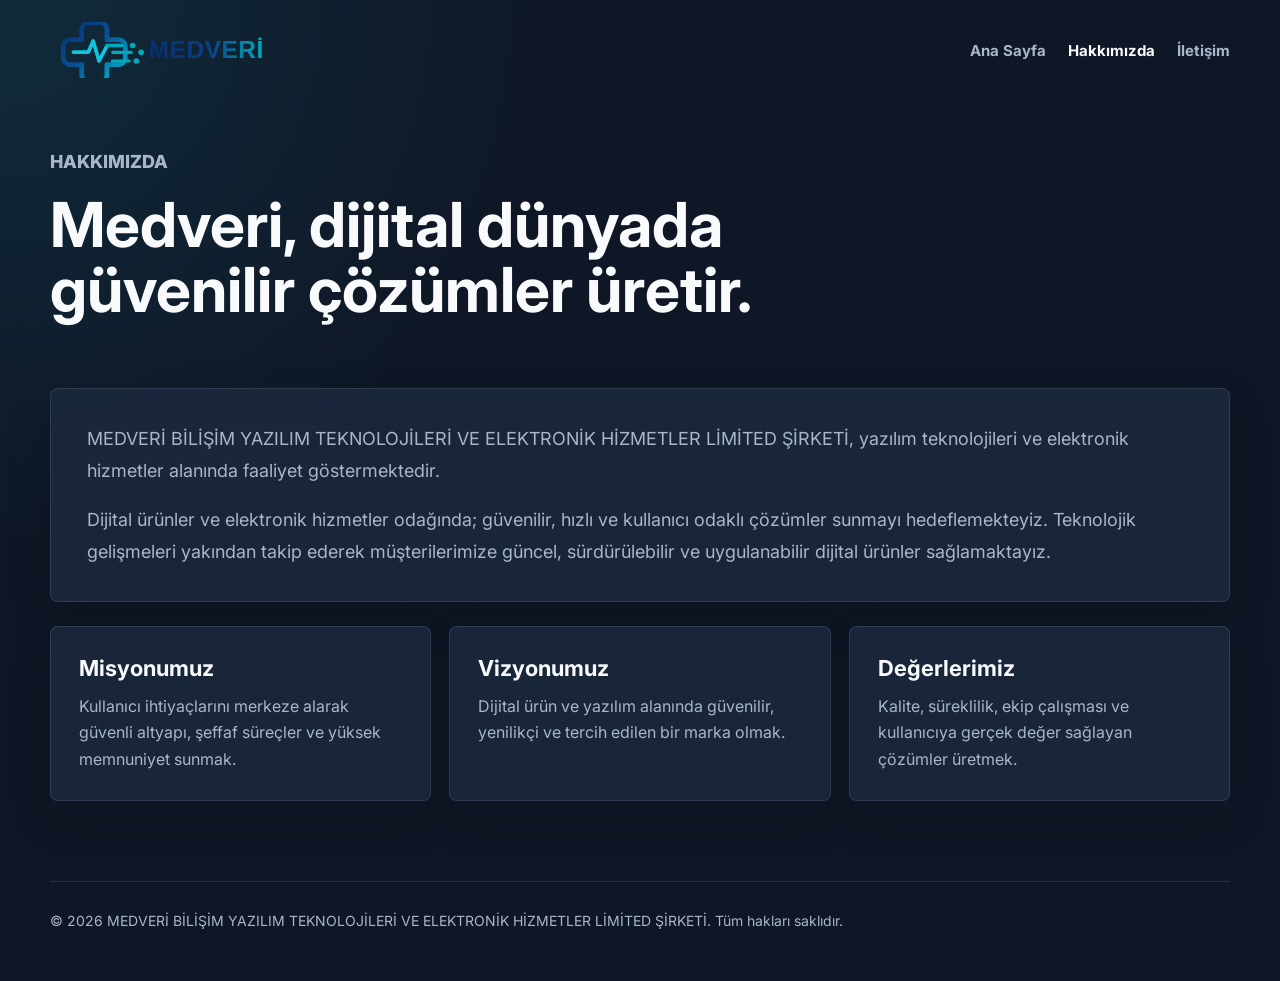
==== commit 26e16029: "Fix Medveri SEO and layout" ====
--- a/about/index.html
+++ b/about/index.html
@@ -3,9 +3,16 @@
 <head>
   <meta charset="utf-8">
   <meta name="viewport" content="width=device-width, initial-scale=1">
-  <title>Hakk&#305;m&#305;zda - Medveri</title>
-  <meta name="description" content="Medveri hakkinda kurumsal bilgiler.">
-  <link rel="icon" type="image/svg+xml" href="/logo.svg">
+  <title>Hakk&#305;m&#305;zda | Medveri</title>
+  <meta name="description" content="Medveri yazilim teknolojileri ve elektronik hizmetler alaninda faaliyet gosteren bir teknoloji sirketidir.">
+  <link rel="canonical" href="https://medveri.net/about/">
+  <meta property="og:type" content="website">
+  <meta property="og:title" content="Hakk&#305;m&#305;zda | Medveri">
+  <meta property="og:description" content="Medveri hakkinda kurumsal bilgiler.">
+  <meta property="og:url" content="https://medveri.net/about/">
+  <meta property="og:image" content="https://medveri.net/logo.svg">
+  <link rel="icon" type="image/svg+xml" href="/favicon.svg">
+  <link rel="alternate icon" type="image/svg+xml" href="/logo.svg">
   <link rel="preconnect" href="https://fonts.googleapis.com">
   <link rel="preconnect" href="https://fonts.gstatic.com" crossorigin>
   <link href="https://fonts.googleapis.com/css2?family=Inter:wght@400;500;600;700;800&display=swap" rel="stylesheet">
@@ -24,7 +31,7 @@
   </header>
 
   <main>
-    <section class="page-hero">
+    <section class="page-hero slim">
       <p class="eyebrow">Hakk&#305;m&#305;zda</p>
       <h1>Medveri, dijital d&uuml;nyada g&uuml;venilir &ccedil;&ouml;z&uuml;mler &uuml;retir.</h1>
     </section>
--- a/style.css
+++ b/style.css
@@ -22,6 +22,7 @@
 body {
   margin: 0;
   min-height: 100vh;
+  overflow-x: hidden;
   background: radial-gradient(circle at top left, rgba(21, 191, 214, 0.12), transparent 34%), var(--bg);
   color: var(--text);
   font-family: Inter, Arial, sans-serif;
@@ -35,7 +36,7 @@
 .site-header {
   width: min(1180px, calc(100% - 32px));
   margin: 0 auto;
-  padding: 22px 0;
+  padding: 22px 0 14px;
   display: flex;
   align-items: center;
   justify-content: space-between;
@@ -43,7 +44,7 @@
 }
 
 .brand img {
-  width: 210px;
+  width: 230px;
   max-width: 48vw;
   height: auto;
   display: block;
@@ -75,12 +76,12 @@
 }
 
 .hero {
-  min-height: calc(100vh - 160px);
-  display: grid;
-  grid-template-columns: minmax(0, 1.05fr) minmax(280px, 0.95fr);
-  gap: 56px;
+  min-height: auto;
+  display: grid;
+  grid-template-columns: minmax(0, 0.98fr) minmax(300px, 1.02fr);
+  gap: 44px;
   align-items: center;
-  padding: 56px 0 72px;
+  padding: 74px 0 78px;
 }
 
 .hero-copy,
@@ -104,13 +105,18 @@
 }
 
 h1 {
-  font-size: clamp(42px, 7vw, 82px);
-  line-height: 0.96;
+  font-size: clamp(42px, 5.4vw, 68px);
+  line-height: 1.05;
   margin-bottom: 24px;
+  max-width: 720px;
 }
 
 .page-hero h1 {
-  font-size: clamp(36px, 5vw, 64px);
+  font-size: clamp(40px, 5vw, 62px);
+}
+
+.page-hero.slim {
+  padding: 54px 0 42px;
 }
 
 .hero-copy p,
@@ -152,7 +158,7 @@
 .hero-mark {
   background: #ffffff;
   border-radius: 8px;
-  padding: 42px;
+  padding: 34px;
   box-shadow: 0 24px 70px rgba(0, 0, 0, 0.26);
 }
 
@@ -166,7 +172,7 @@
 .page-hero,
 .content-panel,
 .contact-panel {
-  padding: 72px 0;
+  padding: 64px 0;
 }
 
 .section-heading {
@@ -187,6 +193,7 @@
 }
 
 .feature-grid.compact {
+  margin-top: 24px;
   padding-bottom: 80px;
 }
 
@@ -215,7 +222,7 @@
 }
 
 .content-panel {
-  padding: 34px;
+  padding: 34px 36px;
 }
 
 .content-panel p:last-child {
@@ -224,15 +231,16 @@
 
 .contact-panel {
   display: grid;
-  grid-template-columns: 0.8fr 1.2fr;
-  gap: 34px;
-  padding: 34px;
+  grid-template-columns: minmax(260px, 0.72fr) minmax(0, 1.28fr);
+  gap: 44px;
+  align-items: start;
+  padding: 38px 36px;
   margin-bottom: 72px;
 }
 
 .contact-panel a {
   color: var(--cyan);
-  font-size: 20px;
+  font-size: clamp(18px, 2vw, 22px);
   font-weight: 800;
   text-decoration: none;
   word-break: break-word;
@@ -290,6 +298,14 @@
     grid-template-columns: 1fr;
   }
 
+  .hero {
+    padding-top: 42px;
+  }
+
+  h1 {
+    font-size: clamp(38px, 12vw, 58px);
+  }
+
   .feature-grid {
     grid-template-columns: 1fr;
   }
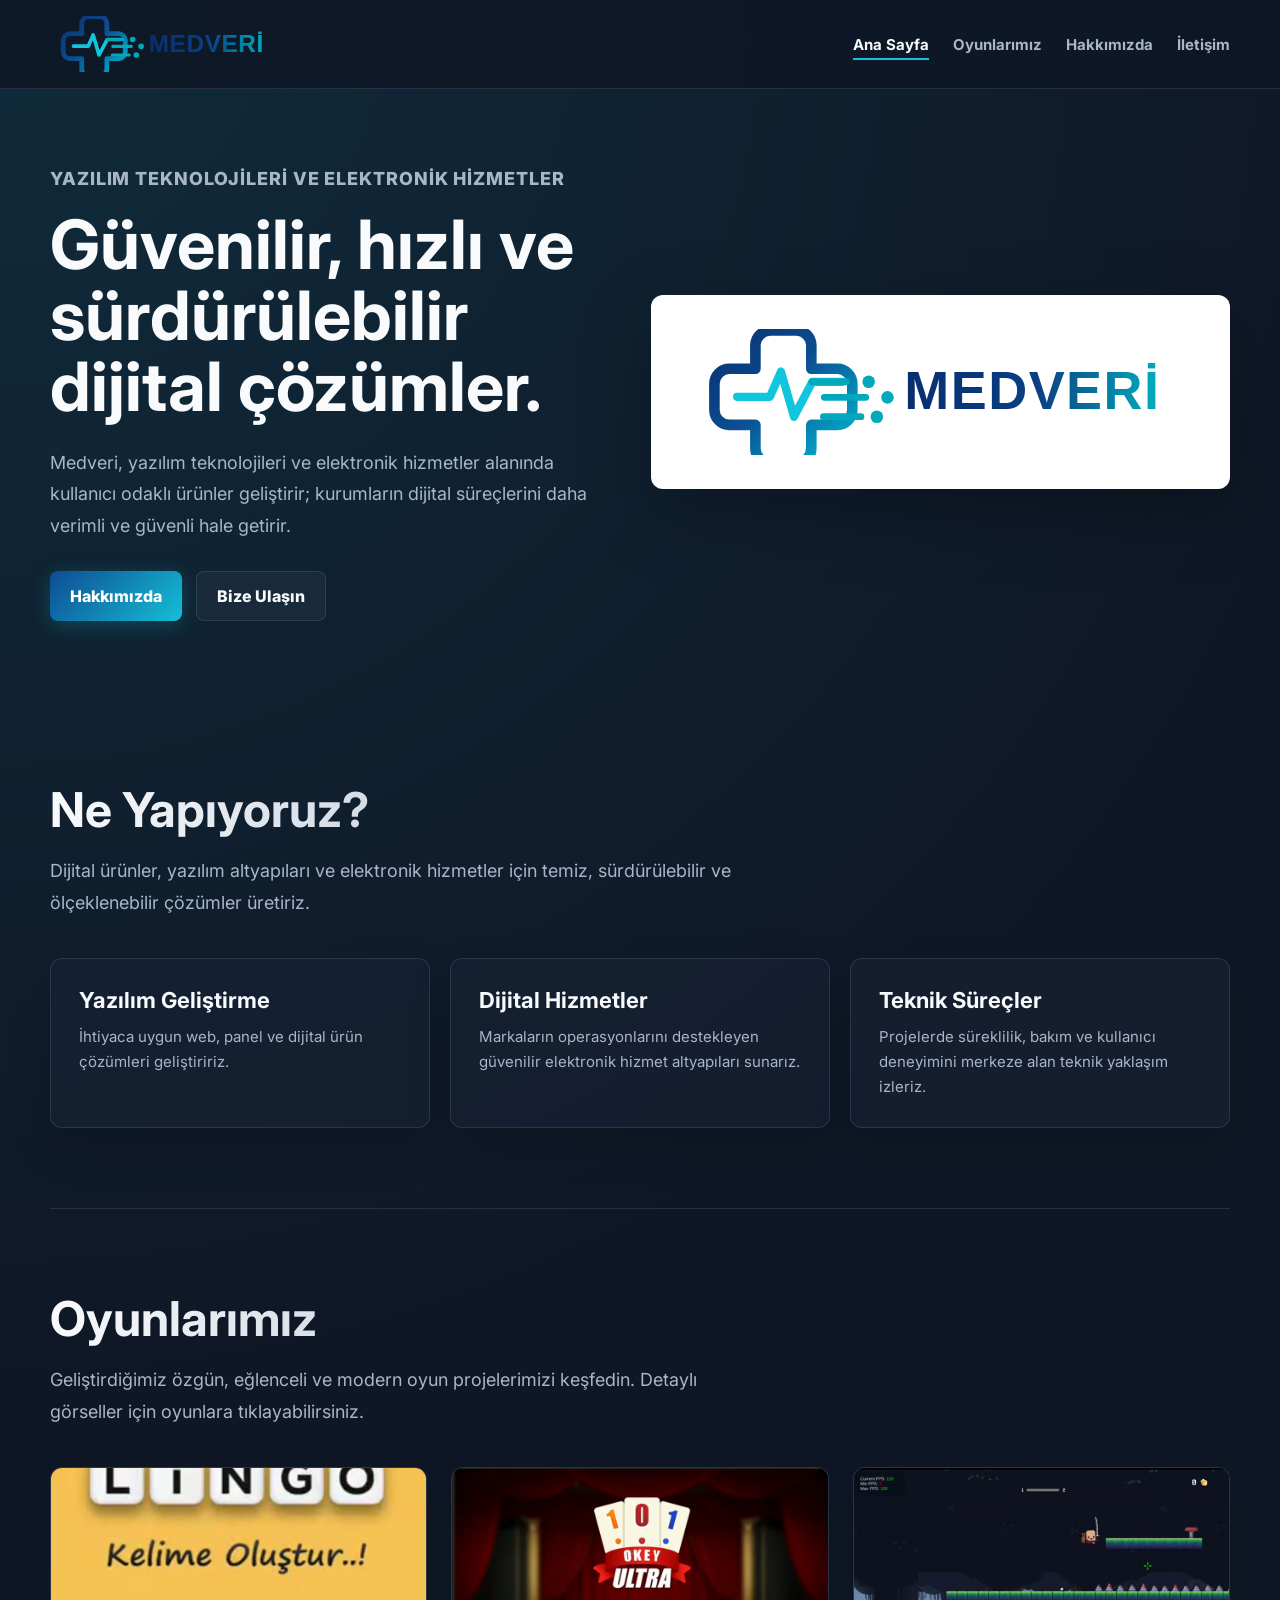
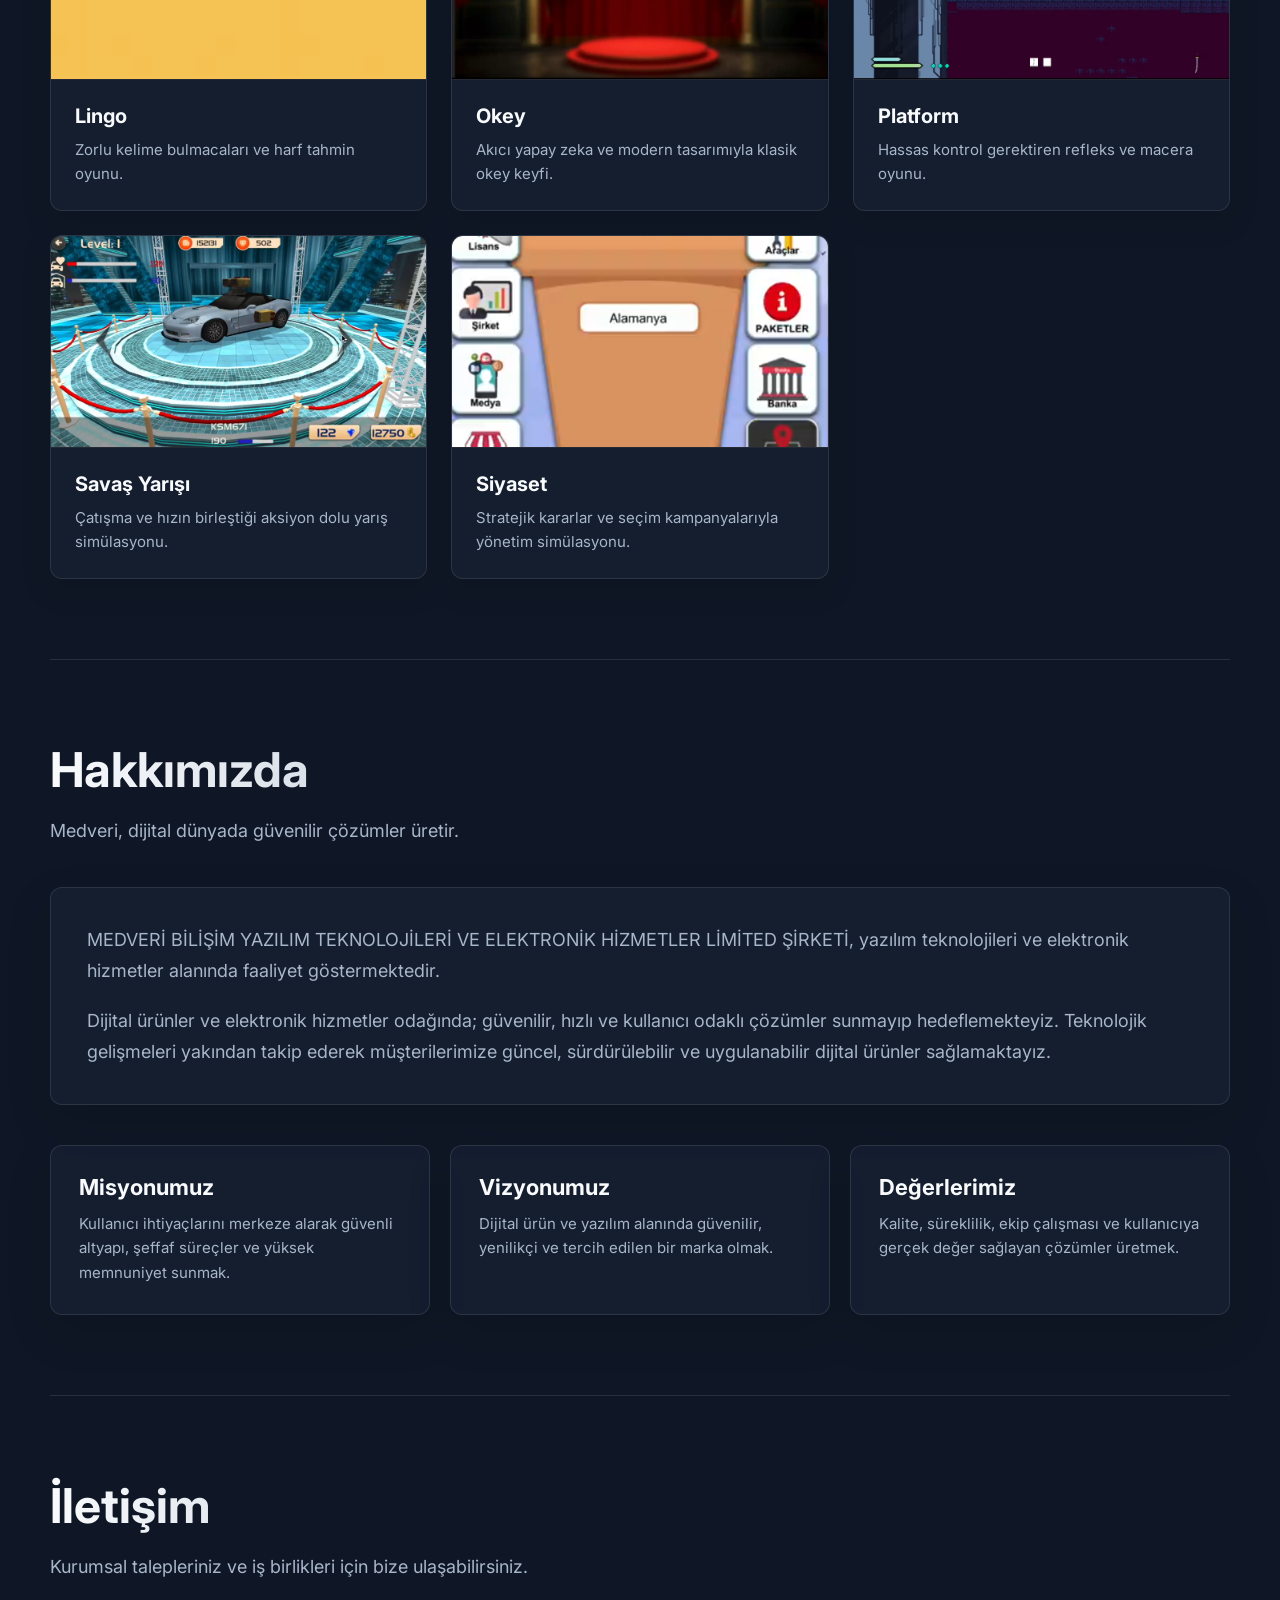
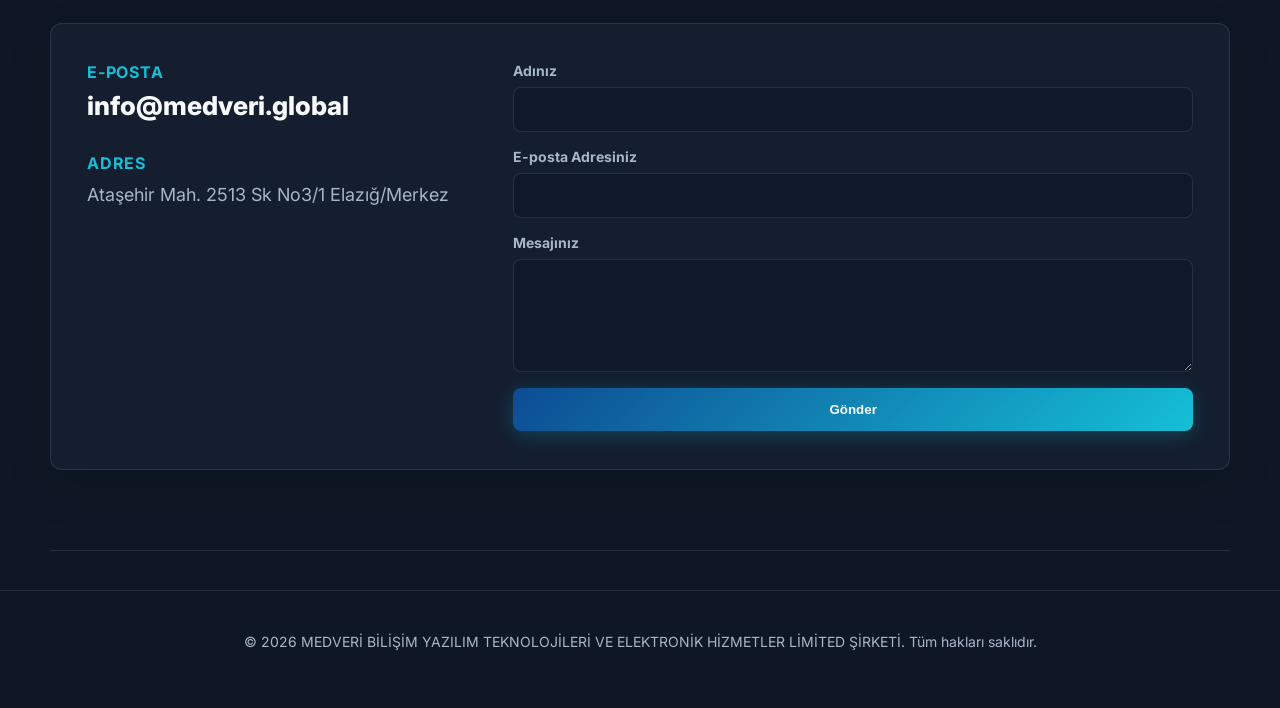
==== commit 9b6f4e22: "feat: tek sayfa yapisi, oyun galerisi, iletisim guncelleme, smooth scroll animasyonlari" ====
--- a/about/index.html
+++ b/about/index.html
@@ -3,62 +3,11 @@
 <head>
   <meta charset="utf-8">
   <meta name="viewport" content="width=device-width, initial-scale=1">
-  <title>Hakk&#305;m&#305;zda | Medveri</title>
-  <meta name="description" content="Medveri yazilim teknolojileri ve elektronik hizmetler alaninda faaliyet gosteren bir teknoloji sirketidir.">
-  <link rel="canonical" href="https://medveri.net/about/">
-  <meta property="og:type" content="website">
-  <meta property="og:title" content="Hakk&#305;m&#305;zda | Medveri">
-  <meta property="og:description" content="Medveri hakkinda kurumsal bilgiler.">
-  <meta property="og:url" content="https://medveri.net/about/">
-  <meta property="og:image" content="https://medveri.net/logo.svg">
-  <link rel="icon" type="image/svg+xml" href="/favicon.svg">
-  <link rel="alternate icon" type="image/svg+xml" href="/logo.svg">
-  <link rel="preconnect" href="https://fonts.googleapis.com">
-  <link rel="preconnect" href="https://fonts.gstatic.com" crossorigin>
-  <link href="https://fonts.googleapis.com/css2?family=Inter:wght@400;500;600;700;800&display=swap" rel="stylesheet">
-  <link rel="stylesheet" href="/style.css">
+  <meta http-equiv="refresh" content="0; url=/#about">
+  <script>window.location.href = "/#about";</script>
+  <title>Medveri | Hakkımızda</title>
 </head>
 <body>
-  <header class="site-header">
-    <a class="brand" href="/" aria-label="Medveri ana sayfa">
-      <img src="/logo.svg" alt="Medveri">
-    </a>
-    <nav class="nav" aria-label="Ana menu">
-      <a href="/">Ana Sayfa</a>
-      <a href="/about/" aria-current="page">Hakk&#305;m&#305;zda</a>
-      <a href="/contact/">&#304;leti&#351;im</a>
-    </nav>
-  </header>
-
-  <main>
-    <section class="page-hero slim">
-      <p class="eyebrow">Hakk&#305;m&#305;zda</p>
-      <h1>Medveri, dijital d&uuml;nyada g&uuml;venilir &ccedil;&ouml;z&uuml;mler &uuml;retir.</h1>
-    </section>
-
-    <section class="content-panel">
-      <p>MEDVER&#304; B&#304;L&#304;&#350;&#304;M YAZILIM TEKNOLOJ&#304;LER&#304; VE ELEKTRON&#304;K H&#304;ZMETLER L&#304;M&#304;TED &#350;&#304;RKET&#304;, yaz&#305;l&#305;m teknolojileri ve elektronik hizmetler alan&#305;nda faaliyet g&ouml;stermektedir.</p>
-      <p>Dijital &uuml;r&uuml;nler ve elektronik hizmetler oda&#287;&#305;nda; g&uuml;venilir, h&#305;zl&#305; ve kullan&#305;c&#305; odakl&#305; &ccedil;&ouml;z&uuml;mler sunmay&#305; hedeflemekteyiz. Teknolojik geli&#351;meleri yak&#305;ndan takip ederek m&uuml;&#351;terilerimize g&uuml;ncel, s&uuml;rd&uuml;r&uuml;lebilir ve uygulanabilir dijital &uuml;r&uuml;nler sa&#287;lamaktay&#305;z.</p>
-    </section>
-
-    <section class="feature-grid compact">
-      <article class="feature-card">
-        <h3>Misyonumuz</h3>
-        <p>Kullan&#305;c&#305; ihtiya&ccedil;lar&#305;n&#305; merkeze alarak g&uuml;venli altyap&#305;, &#351;effaf s&uuml;re&ccedil;ler ve y&uuml;ksek memnuniyet sunmak.</p>
-      </article>
-      <article class="feature-card">
-        <h3>Vizyonumuz</h3>
-        <p>Dijital &uuml;r&uuml;n ve yaz&#305;l&#305;m alan&#305;nda g&uuml;venilir, yenilik&ccedil;i ve tercih edilen bir marka olmak.</p>
-      </article>
-      <article class="feature-card">
-        <h3>De&#287;erlerimiz</h3>
-        <p>Kalite, s&uuml;reklilik, ekip &ccedil;al&#305;&#351;mas&#305; ve kullan&#305;c&#305;ya ger&ccedil;ek de&#287;er sa&#287;layan &ccedil;&ouml;z&uuml;mler &uuml;retmek.</p>
-      </article>
-    </section>
-  </main>
-
-  <footer class="site-footer">
-    <p>&copy; 2026 MEDVER&#304; B&#304;L&#304;&#350;&#304;M YAZILIM TEKNOLOJ&#304;LER&#304; VE ELEKTRON&#304;K H&#304;ZMETLER L&#304;M&#304;TED &#350;&#304;RKET&#304;. T&uuml;m haklar&#305; sakl&#305;d&#305;r.</p>
-  </footer>
+  <p>Medveri Hakkımızda bölümüne yönlendiriliyorsunuz. <a href="/#about">Tıklayın</a></p>
 </body>
 </html>
